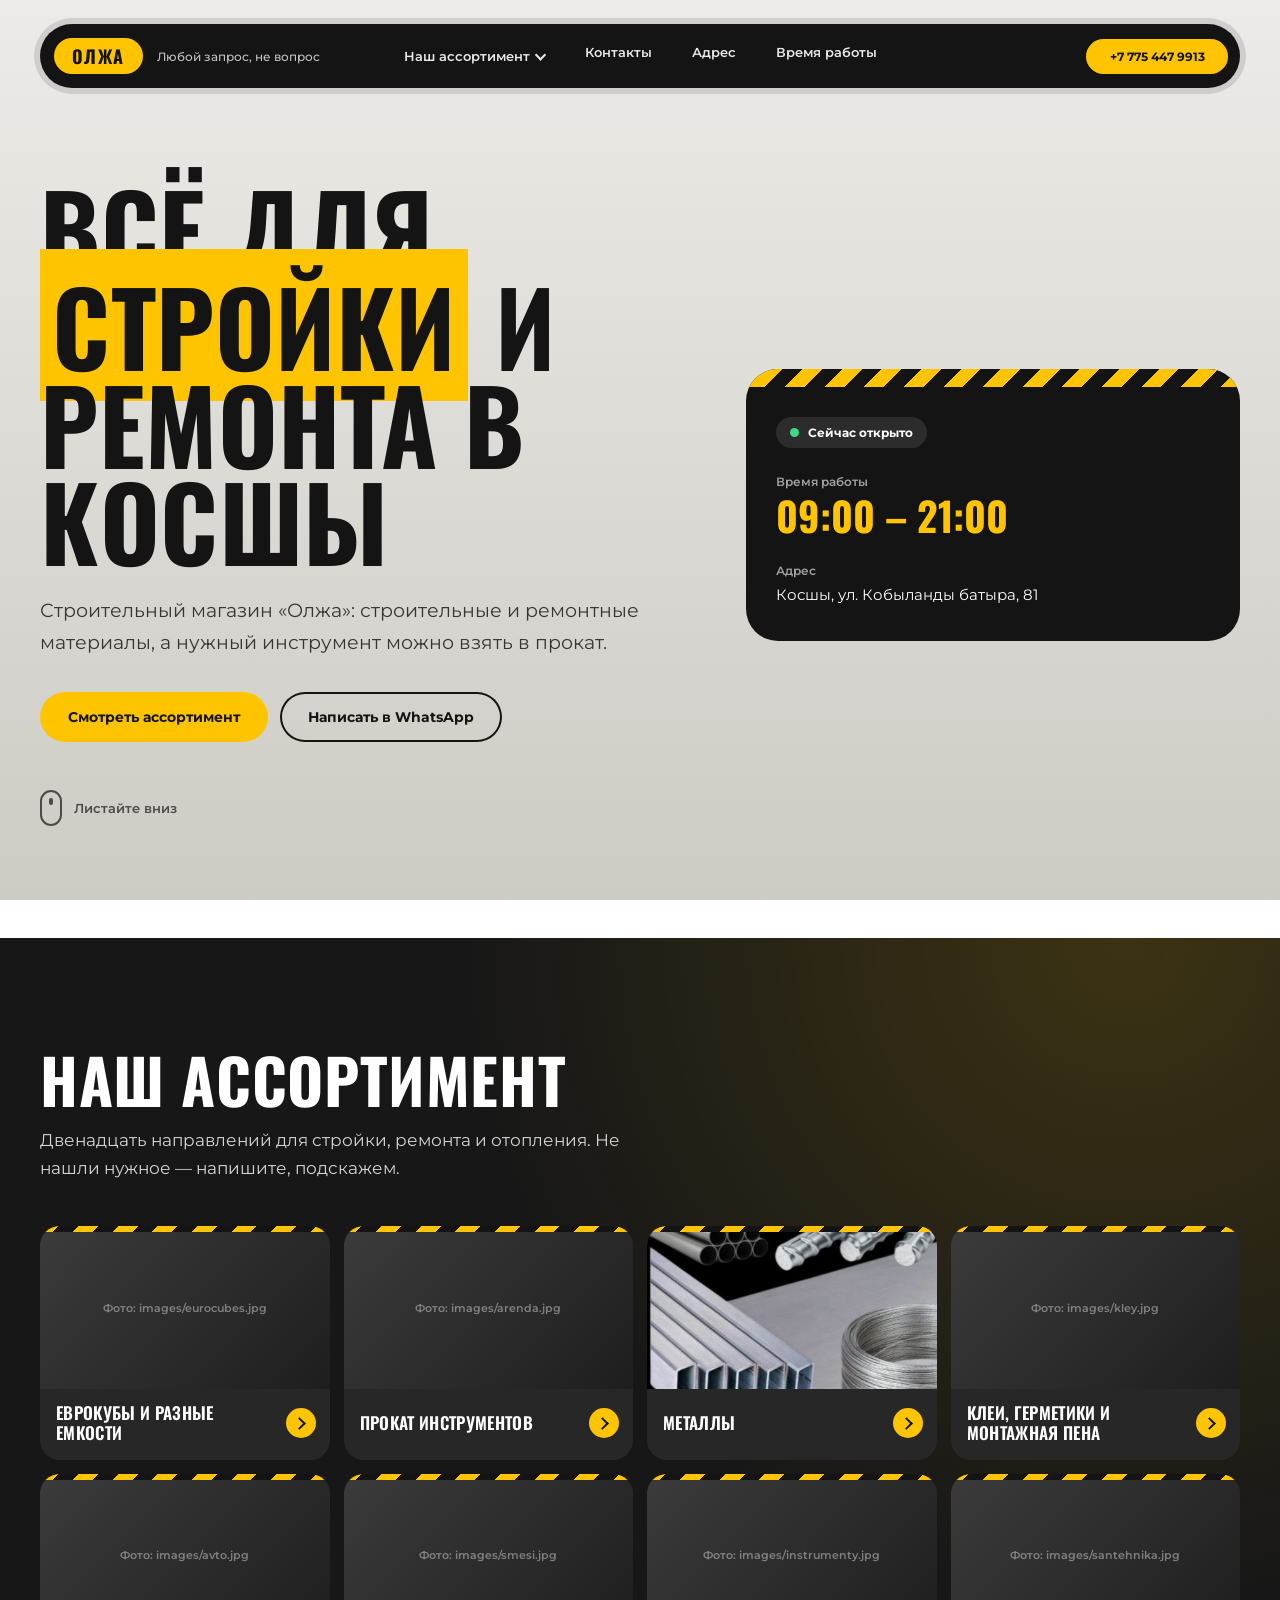
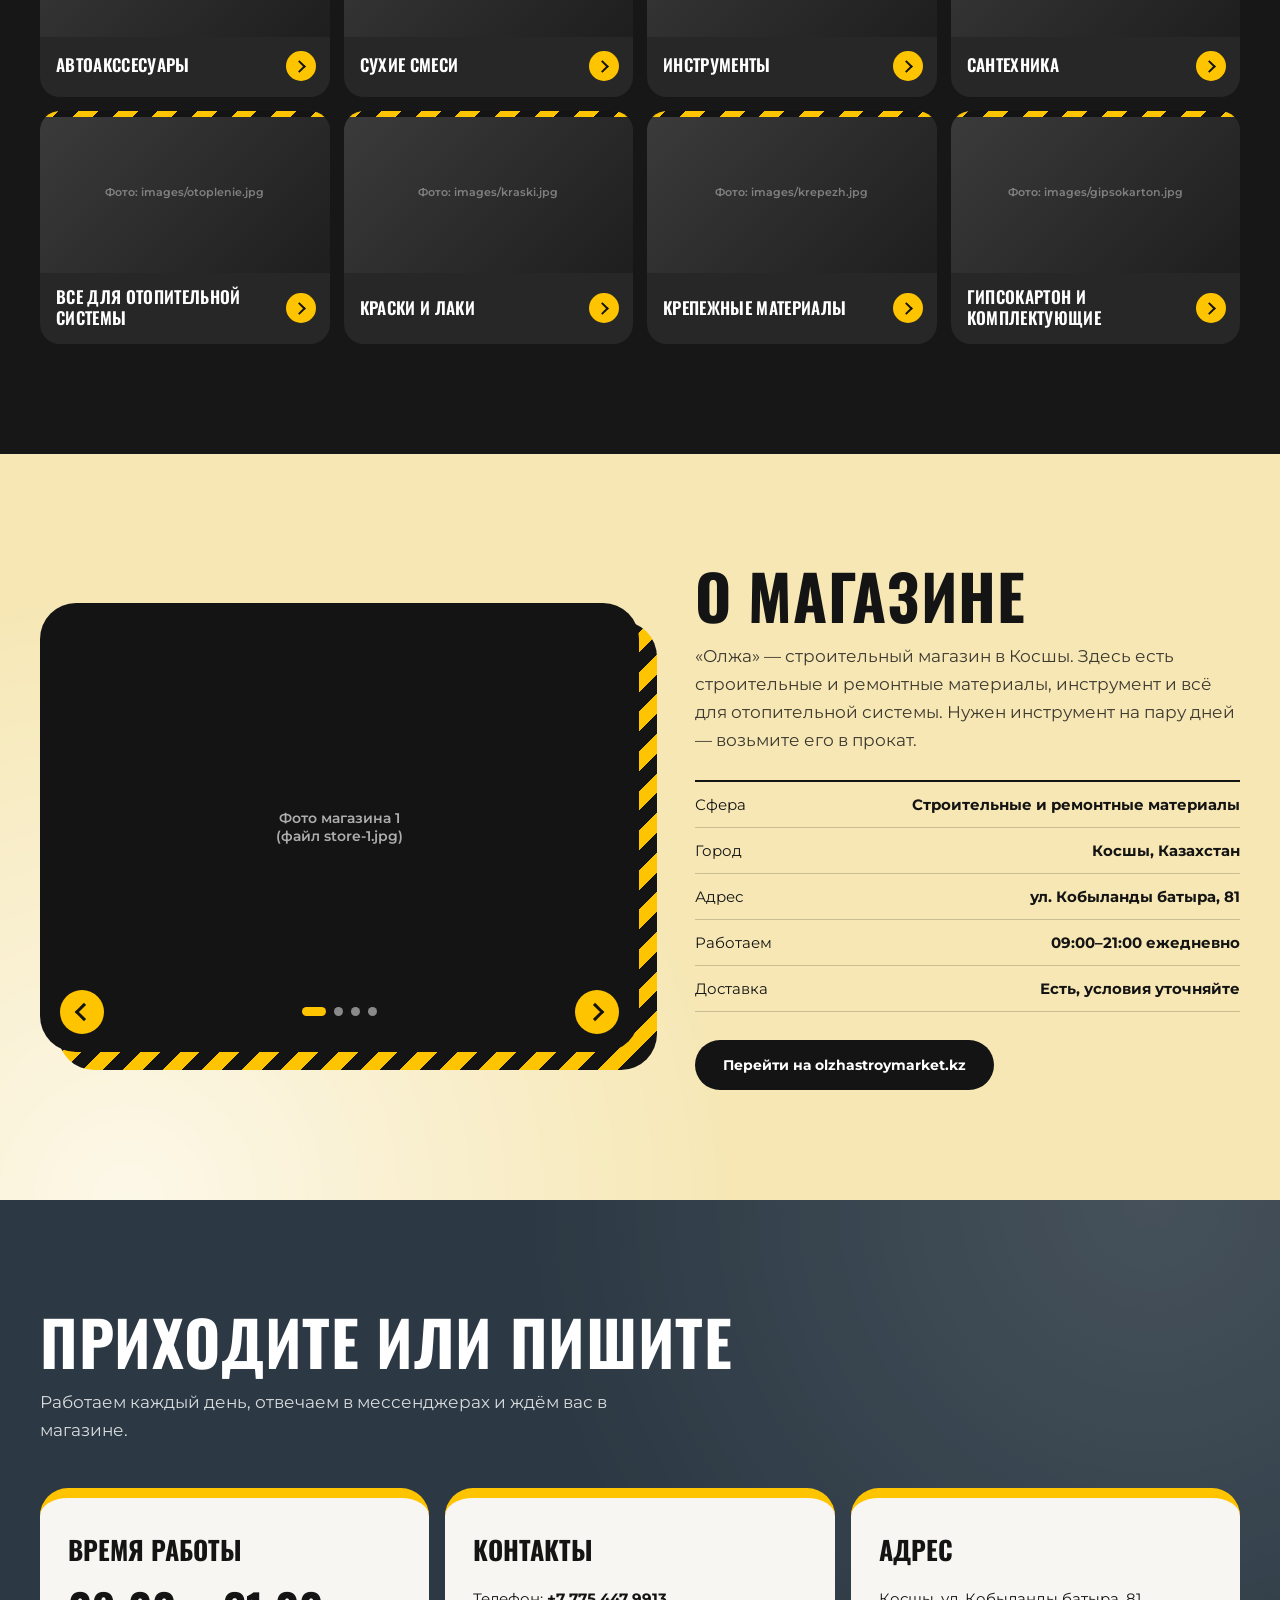
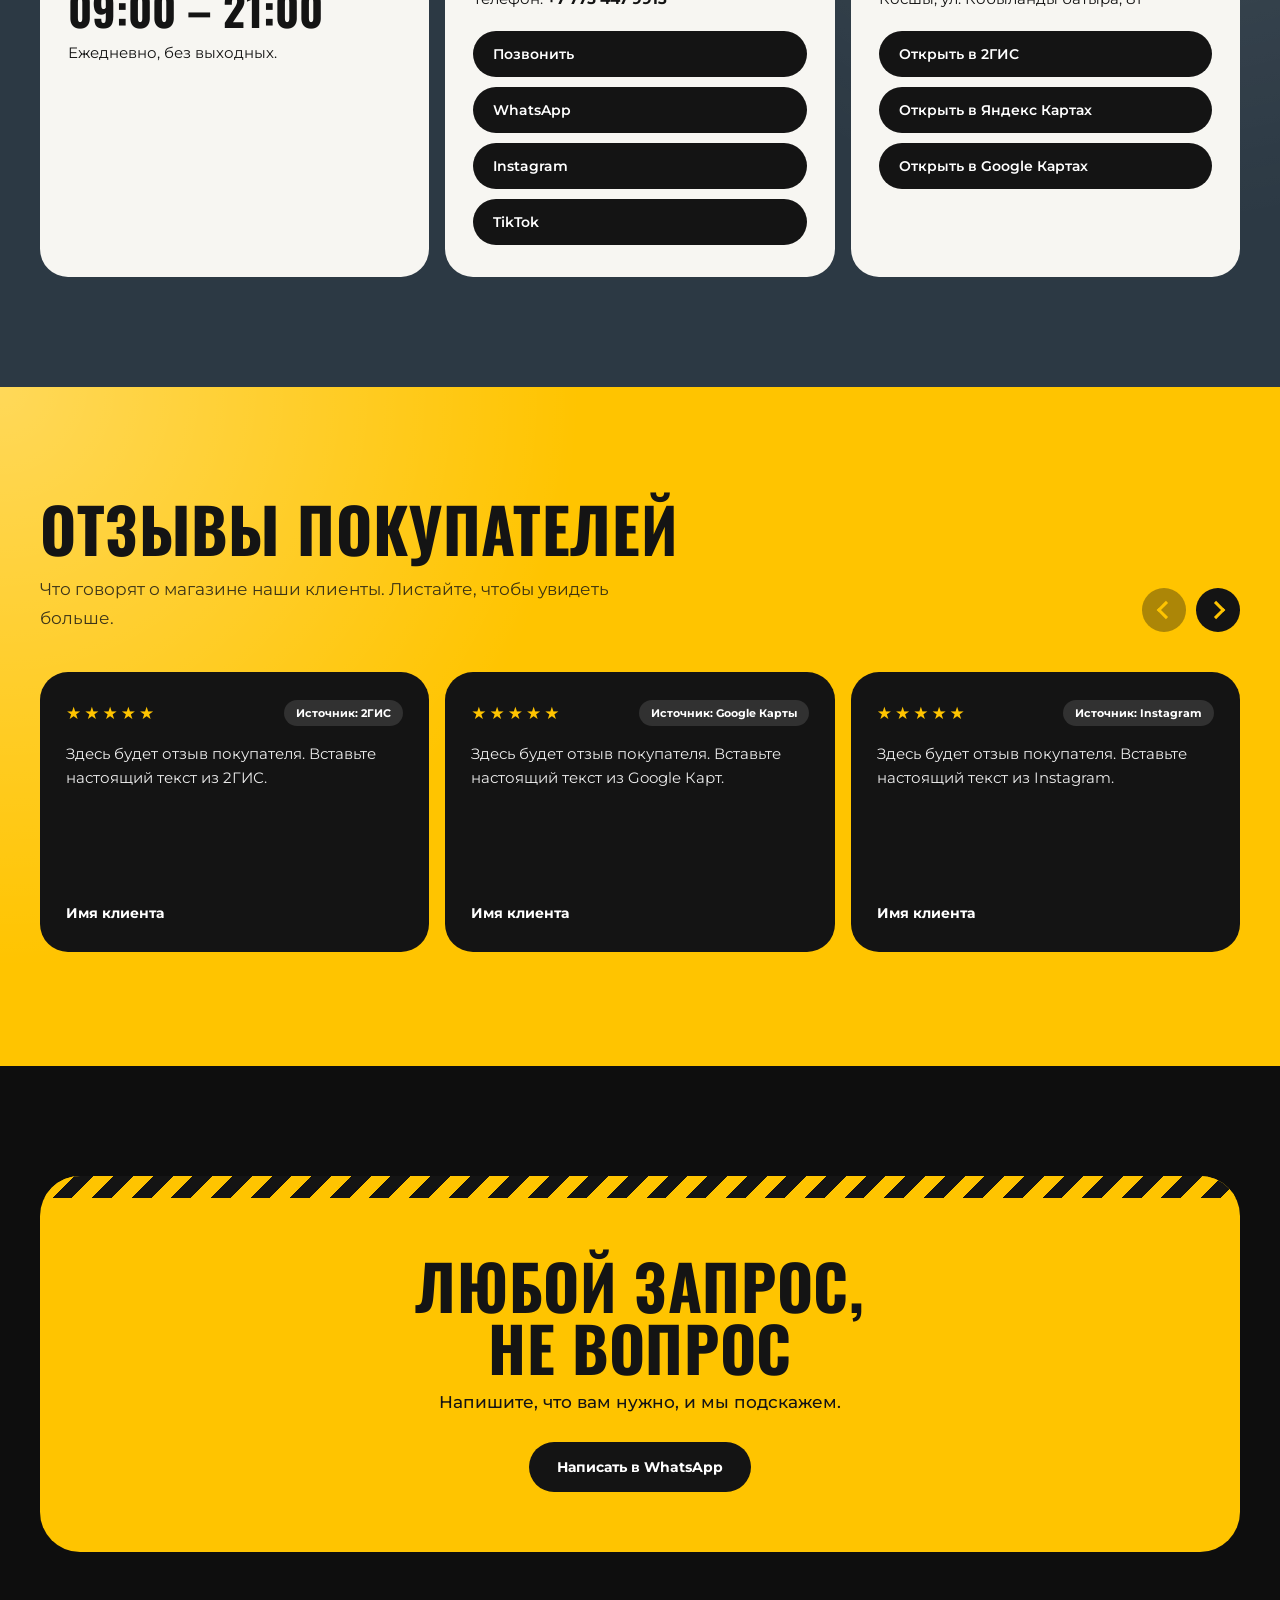
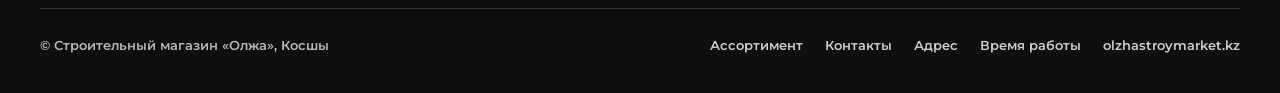
==== index.html @ 35ad444f "Update index.html" ====
<!DOCTYPE html>
<html lang="ru">
<head>
<meta charset="UTF-8">
<meta name="viewport" content="width=device-width, initial-scale=1">
<title>Строительный магазин «Олжа» в Косшы — стройматериалы, инструмент, прокат</title>
<meta name="description" content="Строительный магазин «Олжа» в Косшы: еврокубы и ёмкости, металлы, сухие смеси, краски, сантехника, отопление, крепёж, гипсокартон, прокат инструментов. ул. Кобыланды батыра, 81. Ежедневно 09:00–21:00. Тел. +7 775 447 9913.">
<meta name="keywords" content="строительный магазин Косшы, стройматериалы Косшы, Олжа, прокат инструментов Косшы, еврокубы, металлы, сухие смеси, сантехника, гипсокартон, краски и лаки, крепежные материалы, отопление">
<meta name="robots" content="index, follow, max-image-preview:large">
<link rel="canonical" href="https://olzhastroymarket.kz/">
<meta name="theme-color" content="#141414">
<meta name="format-detection" content="telephone=yes">

<!-- Регион (помогает локальному поиску) -->
<meta name="geo.region" content="KZ-AKM">
<meta name="geo.placename" content="Косшы">

<!-- Подтверждение прав на сайт. Раскомментируйте и вставьте свои коды из кабинетов:
     Google Search Console и Яндекс Вебмастер -->
<!-- <meta name="google-site-verification" content="ВАШ_КОД_GOOGLE"> -->
<!-- <meta name="yandex-verification" content="ВАШ_КОД_ЯНДЕКС"> -->

<!-- Как сайт выглядит при отправке в WhatsApp, Telegram, соцсетях.
     Положите картинку 1200×630 в images/og.jpg -->
<meta property="og:type" content="website">
<meta property="og:locale" content="ru_RU">
<meta property="og:site_name" content="Строительный магазин «Олжа»">
<meta property="og:title" content="Строительный магазин «Олжа» в Косшы">
<meta property="og:description" content="Стройматериалы, инструмент, прокат, всё для отопления и ремонта. ул. Кобыланды батыра, 81. Ежедневно 09:00–21:00.">
<meta property="og:url" content="https://olzhastroymarket.kz/">
<meta property="og:image" content="https://olzhastroymarket.kz/images/og.jpg">
<meta name="twitter:card" content="summary_large_image">
<meta name="twitter:title" content="Строительный магазин «Олжа» в Косшы">
<meta name="twitter:description" content="Стройматериалы, инструмент, прокат, всё для отопления и ремонта.">
<meta name="twitter:image" content="https://olzhastroymarket.kz/images/og.jpg">

<!-- Иконка вкладки браузера -->
<link rel="icon" href="data:image/svg+xml,%3Csvg xmlns='http://www.w3.org/2000/svg' viewBox='0 0 64 64'%3E%3Crect width='64' height='64' rx='14' fill='%23141414'/%3E%3Ctext x='32' y='45' font-size='38' font-family='Arial' font-weight='700' text-anchor='middle' fill='%23ffc400'%3EО%3C/text%3E%3C/svg%3E">

<link rel="preconnect" href="https://fonts.googleapis.com">
<link rel="preconnect" href="https://fonts.gstatic.com" crossorigin>
<link href="https://fonts.googleapis.com/css2?family=Montserrat:wght@500;600;700&family=Oswald:wght@500;600;700&display=swap" rel="stylesheet">
<style>
  :root {
    --yellow: #ffc400;
    --ink: #141414;
    --concrete-1: #ecebe7;
    --concrete-2: #cdcbc4;
    --paper: #f7f6f2;
    --head: "Oswald", "Arial Narrow", sans-serif;
    --body: "Montserrat", system-ui, sans-serif;
    --hazard: repeating-linear-gradient(-45deg, var(--yellow) 0 14px, var(--ink) 14px 28px);
  }
  * { margin: 0; padding: 0; box-sizing: border-box; }
  html { scroll-behavior: smooth; scroll-padding-top: 110px; }

  body {
    font-family: var(--body);
    color: var(--ink);
    background: linear-gradient(180deg, var(--concrete-1), var(--concrete-2)) fixed;
    overflow-x: hidden;
  }

  /* =========================================================
     NAVBAR
  ========================================================= */
  .navbar {
    position: sticky;
    top: 24px;
    width: calc(100% - 48px);
    max-width: 1200px;
    margin: 24px auto 0;
    height: 64px;
    padding: 0 12px 0 14px;
    display: flex;
    align-items: center;
    justify-content: space-between;
    background: var(--ink);
    border-radius: 999px;
    box-shadow: 0 0 0 6px rgba(20,20,20,.12);
    z-index: 50;
  }
  .brand { display: flex; align-items: center; gap: 14px; flex-shrink: 0; }
  .logo {
    height: 36px; padding: 0 18px;
    display: grid; place-items: center;
    background: var(--yellow); color: var(--ink);
    font: 700 18px var(--head);
    letter-spacing: .08em;
    text-decoration: none;
    border-radius: 999px;
  }
  .tagline { color: #fff; font: 500 12px var(--body); opacity: .75; white-space: nowrap; }

  .nav-links {
    position: absolute; left: 50%; transform: translateX(-50%);
    display: flex; gap: 36px; list-style: none; white-space: nowrap;
  }
  .nav-links > li { position: relative; }
  .nav-links a, .nav-links .dd-toggle {
    color: #fff; text-decoration: none;
    font: 600 13px var(--body);
    padding: 6px 2px; opacity: .9;
    transition: opacity .2s, color .2s;
    background: none; border: 0; cursor: pointer;
  }
  .nav-links > li > a:hover, .nav-links .dd-toggle:hover,
  .nav-links a:focus-visible, .nav-links .dd-toggle:focus-visible {
    opacity: 1; color: var(--yellow);
    text-decoration: underline; text-underline-offset: 6px;
  }
  .dd-toggle::after {
    content: ""; display: inline-block;
    width: 6px; height: 6px; margin-left: 7px;
    border-right: 2px solid currentColor; border-bottom: 2px solid currentColor;
    transform: translateY(-2px) rotate(45deg);
    transition: transform .25s;
  }
  .has-dd.open .dd-toggle::after { transform: translateY(1px) rotate(225deg); }

  .dd-menu {
    position: absolute;
    top: calc(100% + 26px); left: 50%;
    width: 540px;
    transform: translate(-50%, -8px);
    background: var(--ink);
    border-radius: 24px;
    padding: 12px;
    list-style: none;
    display: grid; grid-template-columns: 1fr 1fr; gap: 2px;
    opacity: 0; pointer-events: none;
    transition: opacity .25s, transform .25s;
  }
  .dd-menu::before { content: ""; position: absolute; left: 0; right: 0; top: -34px; height: 34px; }
  .has-dd.open .dd-menu { opacity: 1; transform: translate(-50%, 0); pointer-events: auto; }
  .dd-menu a { display: block; padding: 10px 14px; border-radius: 12px; font-size: 13px; opacity: 1; white-space: normal; }
  .dd-menu a:hover { background: var(--yellow); color: var(--ink); text-decoration: none; }

  .nav-actions { display: flex; align-items: center; gap: 10px; }
  .phone-btn {
    border: 0; cursor: pointer;
    font: 700 12px var(--body);
    color: var(--ink); background: var(--yellow);
    padding: 10px 18px; min-width: 142px;
    border-radius: 999px;
    transition: transform .15s;
  }
  .phone-btn:hover { transform: scale(1.04); }
  .phone-btn:active { transform: scale(.97); }

  .burger { display: none; width: 36px; height: 36px; border: 0; background: none; color: #fff; cursor: pointer; position: relative; }
  .burger span { position: absolute; left: 9px; right: 9px; height: 2px; background: currentColor; border-radius: 2px; transition: transform .3s, opacity .3s, top .3s; }
  .burger span:nth-child(1) { top: 12px; }
  .burger span:nth-child(2) { top: 17px; }
  .burger span:nth-child(3) { top: 22px; }
  .burger.open span:nth-child(1) { top: 17px; transform: rotate(45deg); }
  .burger.open span:nth-child(2) { opacity: 0; }
  .burger.open span:nth-child(3) { top: 17px; transform: rotate(-45deg); }

  .mobile-menu {
    display: none;
    position: absolute; top: calc(100% + 16px); left: 0; right: 0;
    max-height: calc(100vh - 120px); overflow-y: auto;
    background: var(--ink);
    border-radius: 32px;
    padding: 32px 20px;
    list-style: none; text-align: center;
    opacity: 0; transform: translateY(-12px) scale(.98); pointer-events: none;
    transition: opacity .3s, transform .3s;
  }
  .mobile-menu.open { opacity: 1; transform: none; pointer-events: auto; }
  .mobile-menu > li + li { margin-top: 18px; }
  .mobile-menu a, .mobile-menu .dd-toggle {
    color: #fff; text-decoration: none;
    font: 600 14px var(--body);
    background: none; border: 0; cursor: pointer;
  }
  .m-sub { list-style: none; max-height: 0; overflow: hidden; transition: max-height .4s; }
  .m-sub li { margin-top: 14px; }
  .m-sub li:first-child { margin-top: 18px; }
  .m-sub a { font-size: 13px; font-weight: 500; color: var(--yellow); }
  .has-dd.open > .m-sub { max-height: 640px; }

  /* =========================================================
     ОБЩЕЕ: полноширинные цветные секции
  ========================================================= */
  .wrap { max-width: 1200px; margin: 0 auto; }
  .band { padding: 110px 24px; position: relative; }
  h2 {
    font: 700 clamp(34px, 5.5vw, 62px)/1 var(--head);
    text-transform: uppercase;
    letter-spacing: .01em;
    margin-bottom: 16px;
  }
  .lead { font-size: 17px; line-height: 1.65; max-width: 56ch; opacity: .82; }
  .tape { height: 14px; background: var(--hazard); border-radius: 4px; }

  /* Цвета секций */
  .band-hero  { background: none; padding-top: 0; padding-bottom: 60px; }
  .band-dark  { background: radial-gradient(circle at 88% 0%, rgba(255,196,0,.16), transparent 42%), #171717; color: #fff; }
  .band-sand  { background: radial-gradient(circle at 10% 100%, rgba(255,255,255,.7), transparent 45%), #f6e7b4; }
  .band-steel { background: radial-gradient(circle at 90% 0%, rgba(255,255,255,.12), transparent 45%), #2c3944; color: #fff; }
  .band-yellow{ background: radial-gradient(circle at 0% 0%, rgba(255,255,255,.35), transparent 40%), var(--yellow); }
  .band-black { background: #0e0e0e; color: #fff; }

  .btn {
    display: inline-block; padding: 16px 28px; border-radius: 999px;
    font: 700 14px var(--body); text-decoration: none; border: 0; cursor: pointer;
    transition: transform .15s, background .2s;
  }
  .btn:hover { transform: translateY(-2px); }
  .btn-yellow { background: var(--yellow); color: var(--ink); }
  .btn-dark { background: var(--ink); color: #fff; }
  .btn-line { background: transparent; color: var(--ink); box-shadow: inset 0 0 0 2px var(--ink); }

  .reveal { opacity: 0; transform: translateY(28px); transition: opacity .7s, transform .7s; }
  .reveal.in { opacity: 1; transform: none; }

  /* =========================================================
     1. ГЛАВНЫЙ ЭКРАН
  ========================================================= */
  .hero {
    min-height: calc(100vh - 110px);
    padding: 64px 0 20px;
    display: grid; grid-template-columns: 1.35fr 1fr; gap: 40px; align-items: center;
  }
  .hero h1 {
    font: 700 clamp(46px, 8vw, 112px)/.95 var(--head);
    text-transform: uppercase;
    letter-spacing: .005em;
  }
  .hero h1 mark { background: var(--yellow); color: var(--ink); padding: 0 .12em; }
  .hero .lead { margin-top: 26px; font-size: 19px; }
  .hero-cta { margin-top: 34px; display: flex; flex-wrap: wrap; gap: 12px; }

  .sign { background: var(--ink); color: #fff; border-radius: 32px; overflow: hidden; }
  .sign .tape { border-radius: 0; height: 18px; }
  .sign-body { padding: 30px 30px 34px; }
  .status {
    display: inline-flex; align-items: center; gap: 9px;
    padding: 8px 14px; border-radius: 999px;
    background: rgba(255,255,255,.1);
    font-size: 12px; font-weight: 700;
  }
  .status::before { content: ""; width: 9px; height: 9px; border-radius: 50%; background: #8a8a8a; }
  .status[data-open="true"]::before { background: #3ddc84; }
  .status[data-open="false"]::before { background: #ff5a4d; }
  .sign small { display: block; margin-top: 26px; font-size: 12px; opacity: .6; font-weight: 600; }
  .sign .big { font: 700 40px/1.1 var(--head); color: var(--yellow); margin-top: 4px; }
  .sign p { margin-top: 6px; font-size: 15px; line-height: 1.5; }

  .scroll-cue {
    margin-top: 48px; display: inline-flex; align-items: center; gap: 12px;
    font-size: 13px; font-weight: 600; opacity: .7;
    text-decoration: none; color: inherit; width: fit-content;
  }
  .scroll-cue i { width: 22px; height: 36px; border: 2px solid currentColor; border-radius: 12px; position: relative; }
  .scroll-cue i::after {
    content: ""; position: absolute; left: 50%; top: 6px;
    width: 4px; height: 7px; margin-left: -2px;
    background: currentColor; border-radius: 2px;
    animation: wheel 1.6s infinite;
  }
  @keyframes wheel { 0% { opacity: 1; transform: translateY(0); } 100% { opacity: 0; transform: translateY(12px); } }

  /* =========================================================
     2. АССОРТИМЕНТ (тёмная секция)
  ========================================================= */
  .cards { margin-top: 44px; display: grid; grid-template-columns: repeat(4, 1fr); gap: 14px; }
  .card {
    position: relative; overflow: hidden;
    background: #272727; color: #fff;
    border-radius: 20px;
    display: flex; flex-direction: column;
    text-decoration: none;
    transition: transform .25s, background .25s, color .25s;
  }
  .card::before { content: ""; position: absolute; left: 0; right: 0; top: 0; height: 6px; background: var(--hazard); z-index: 2; }
  /* Место под картинку. Хотите выше или ниже — поменяйте aspect-ratio */
  .thumb {
    position: relative; aspect-ratio: 16 / 9;
    background: linear-gradient(135deg, #3b3b3b, #1e1e1e);
    display: grid; place-items: center;
    color: rgba(255,255,255,.4);
    font-size: 11px; font-weight: 600; text-align: center; padding: 10px;
    overflow: hidden;
  }
  .thumb img { position: absolute; inset: 0; width: 100%; height: 100%; object-fit: cover; transition: transform .5s; }
  .card:hover .thumb img { transform: scale(1.07); }
  .card-body { display: flex; align-items: center; justify-content: space-between; gap: 10px; padding: 14px 14px 16px 16px; flex: 1; }
  .card h3 { font: 600 17px/1.2 var(--head); text-transform: uppercase; letter-spacing: .02em; }
  .card i { flex-shrink: 0; width: 30px; height: 30px; border-radius: 50%; background: var(--yellow); position: relative; transition: background .25s; }
  .card i::after {
    content: ""; position: absolute; left: 9px; top: 11px;
    width: 7px; height: 7px;
    border-top: 2px solid var(--ink); border-right: 2px solid var(--ink);
    transform: rotate(45deg);
  }
  .card:hover { transform: translateY(-5px); background: var(--yellow); color: var(--ink); }
  .card:hover i { background: var(--ink); }
  .card:hover i::after { border-color: var(--yellow); }

  /* =========================================================
     3. О МАГАЗИНЕ (песочная секция) + слайдер фото
  ========================================================= */
  .about { display: grid; grid-template-columns: 1.1fr 1fr; gap: 56px; align-items: center; }
  .photo-frame { position: relative; }
  .photo-frame::before {
    content: ""; position: absolute; inset: 18px -18px -18px 18px;
    background: var(--hazard); border-radius: 36px;
  }
  .gallery { position: relative; }
  .slides {
    position: relative; aspect-ratio: 4 / 3;
    border-radius: 36px; overflow: hidden;
    background: var(--ink);
  }
  .slide {
    position: absolute; inset: 0;
    display: grid; place-items: center;
    color: rgba(255,255,255,.65);
    font-size: 14px; font-weight: 600; text-align: center; padding: 20px;
    opacity: 0; transform: scale(1.04);
    transition: opacity .8s, transform 1.2s;
  }
  .slide.active { opacity: 1; transform: none; }
  .slide img { position: absolute; inset: 0; width: 100%; height: 100%; object-fit: cover; }
  .g-controls {
    position: absolute; left: 20px; right: 20px; bottom: 18px;
    display: flex; align-items: center; justify-content: space-between;
    pointer-events: none;
  }
  .g-controls > * { pointer-events: auto; }
  .circle-btn {
    width: 44px; height: 44px; border-radius: 50%;
    border: 0; cursor: pointer;
    background: var(--yellow); position: relative;
    transition: transform .15s, background .2s;
  }
  .circle-btn:hover { transform: scale(1.08); }
  .circle-btn:disabled { opacity: .35; cursor: default; transform: none; }
  .circle-btn::after {
    content: ""; position: absolute; top: 50%; left: 50%;
    width: 10px; height: 10px;
    border-top: 3px solid var(--ink); border-right: 3px solid var(--ink);
  }
  .circle-btn.next::after { transform: translate(-65%, -50%) rotate(45deg); }
  .circle-btn.prev::after { transform: translate(-35%, -50%) rotate(-135deg); }
  .dots { display: flex; gap: 8px; padding: 9px 12px; background: rgba(20,20,20,.55); border-radius: 999px; }
  .dots button { width: 9px; height: 9px; border-radius: 50%; border: 0; background: rgba(255,255,255,.5); cursor: pointer; padding: 0; transition: background .2s, width .25s; }
  .dots button.active { background: var(--yellow); width: 24px; border-radius: 6px; }

  .facts { margin-top: 26px; list-style: none; border-top: 2px solid var(--ink); }
  .facts li { display: flex; justify-content: space-between; gap: 16px; padding: 13px 0; border-bottom: 1px solid rgba(20,20,20,.2); font-size: 15px; }
  .facts b { text-align: right; }
  .about .btn { margin-top: 28px; }

  /* =========================================================
     4. ВРЕМЯ РАБОТЫ / КОНТАКТЫ / АДРЕС (стальная секция)
  ========================================================= */
  .info { margin-top: 44px; display: grid; grid-template-columns: repeat(3, 1fr); gap: 16px; }
  .panel { background: var(--paper); color: var(--ink); border-radius: 28px; padding: 32px 28px; border-top: 10px solid var(--yellow); }
  .panel h3 { font: 700 26px var(--head); text-transform: uppercase; margin-bottom: 18px; }
  .panel p { font-size: 15px; line-height: 1.6; margin-bottom: 20px; }
  .panel .time { font: 700 44px/1 var(--head); margin-bottom: 10px; }
  .links { display: flex; flex-direction: column; gap: 10px; }
  .links a {
    display: block; padding: 14px 20px;
    background: var(--ink); color: #fff;
    border-radius: 999px; text-decoration: none;
    font-size: 14px; font-weight: 600;
    transition: background .2s, color .2s, transform .15s;
  }
  .links a:hover { background: var(--yellow); color: var(--ink); transform: translateX(4px); }

  /* =========================================================
     5. ОТЗЫВЫ (жёлтая секция) — карусель
  ========================================================= */
  .rev-head { display: flex; justify-content: space-between; align-items: flex-end; gap: 24px; flex-wrap: wrap; }
  .rev-nav { display: flex; gap: 10px; }
  .rev-nav .circle-btn { background: var(--ink); }
  .rev-nav .circle-btn::after { border-color: var(--yellow); }

  .reviews {
    margin-top: 40px;
    display: flex; gap: 16px;
    overflow-x: auto;
    scroll-snap-type: x mandatory;
    scrollbar-width: none;
    padding-bottom: 4px;
  }
  .reviews::-webkit-scrollbar { display: none; }
  .review {
    flex: 0 0 calc((100% - 32px) / 3);
    scroll-snap-align: start;
    background: var(--ink); color: #fff;
    border-radius: 28px; padding: 28px 26px 30px;
    display: flex; flex-direction: column; gap: 16px;
    min-height: 280px;
  }
  .rev-top { display: flex; justify-content: space-between; align-items: center; gap: 10px; }
  .stars { color: var(--yellow); letter-spacing: 3px; font-size: 17px; }
  .source {
    font-size: 11px; font-weight: 700;
    padding: 6px 12px; border-radius: 999px;
    background: rgba(255,255,255,.12); color: #fff;
    text-decoration: none; white-space: nowrap;
  }
  a.source:hover { background: var(--yellow); color: var(--ink); }
  .review p { font-size: 15px; line-height: 1.65; opacity: .92; }
  .review b { margin-top: auto; font-size: 14px; }

  /* =========================================================
     6. ФИНАЛ (чёрная секция)
  ========================================================= */
  .cta-end { background: var(--yellow); color: var(--ink); border-radius: 40px; overflow: hidden; text-align: center; }
  .cta-end .tape { border-radius: 0; height: 22px; }
  .cta-end-body { padding: 56px 32px 60px; }
  .cta-end h2 { max-width: 14ch; margin: 0 auto 14px; }
  .cta-end p { margin-bottom: 30px; font-size: 17px; font-weight: 500; }
  footer {
    margin-top: 56px; padding-top: 28px;
    border-top: 1px solid rgba(255,255,255,.15);
    display: flex; justify-content: space-between; flex-wrap: wrap; gap: 14px;
    font-size: 13px; font-weight: 600;
  }
  footer span { opacity: .7; }
  footer a { color: inherit; text-decoration: none; margin-left: 18px; opacity: .8; }
  footer a:hover { opacity: 1; color: var(--yellow); }

  /* =========================================================
     АДАПТИВ
  ========================================================= */
  @media (max-width: 1000px) {
    .tagline { display: none; }
    .hero { grid-template-columns: 1fr; min-height: 0; }
    .cards { grid-template-columns: repeat(3, 1fr); }
    .info { grid-template-columns: 1fr; }
    .about { grid-template-columns: 1fr; gap: 44px; }
    .review { flex-basis: calc((100% - 16px) / 2); }
  }
  @media (max-width: 860px) {
    .navbar { top: 16px; margin-top: 16px; width: calc(100% - 32px); }
    .nav-links { display: none; }
    .burger { display: block; }
    .mobile-menu { display: block; }
    .band { padding: 80px 16px; }
    .band-hero { padding-top: 0; padding-bottom: 40px; }
    .hero { padding-top: 44px; }
    .cards { grid-template-columns: repeat(2, 1fr); }
    .cta-end { border-radius: 32px; }
  }
  @media (max-width: 600px) {
    .review { flex-basis: 88%; }
  }
  @media (max-width: 520px) {
    .cards { gap: 10px; }
    .card h3 { font-size: 14px; }
    .card-body { padding: 11px 10px 13px 12px; }
    .card i { width: 24px; height: 24px; }
    .card i::after { left: 7px; top: 8px; width: 6px; height: 6px; }
    .photo-frame::before { inset: 12px -10px -12px 10px; }
    footer a { margin: 0 18px 0 0; }
  }
  @media (prefers-reduced-motion: reduce) {
    * { transition: none !important; animation: none !important; scroll-behavior: auto !important; }
    .reveal { opacity: 1; transform: none; }
  }
</style>
<script type="application/ld+json">
{
  "@context": "https://schema.org",
  "@type": "HardwareStore",
  "@id": "https://olzhastroymarket.kz/#store",
  "name": "Строительный магазин «Олжа»",
  "alternateName": "Олжастроймаркет",
  "description": "Строительные и ремонтные материалы в Косшы: еврокубы и ёмкости, металлы, сухие смеси, краски и лаки, сантехника, отопление, крепёж, гипсокартон, прокат инструментов.",
  "url": "https://olzhastroymarket.kz/",
  "telephone": "+77754479913",
  "image": "https://olzhastroymarket.kz/images/og.jpg",
  "address": {
    "@type": "PostalAddress",
    "streetAddress": "ул. Кобыланды батыра, 81",
    "addressLocality": "Косшы",
    "addressCountry": "KZ"
  },
  "openingHoursSpecification": {
    "@type": "OpeningHoursSpecification",
    "dayOfWeek": [
      "Monday",
      "Tuesday",
      "Wednesday",
      "Thursday",
      "Friday",
      "Saturday",
      "Sunday"
    ],
    "opens": "09:00",
    "closes": "21:00"
  },
  "hasOfferCatalog": {
    "@type": "OfferCatalog",
    "name": "Ассортимент",
    "itemListElement": [
      {
        "@type": "OfferCatalog",
        "name": "Еврокубы и разные емкости"
      },
      {
        "@type": "OfferCatalog",
        "name": "Прокат инструментов"
      },
      {
        "@type": "OfferCatalog",
        "name": "Металлы"
      },
      {
        "@type": "OfferCatalog",
        "name": "Клеи, герметики и монтажная пена"
      },
      {
        "@type": "OfferCatalog",
        "name": "Автоакссесуары"
      },
      {
        "@type": "OfferCatalog",
        "name": "Сухие смеси"
      },
      {
        "@type": "OfferCatalog",
        "name": "Инструменты"
      },
      {
        "@type": "OfferCatalog",
        "name": "Сантехника"
      },
      {
        "@type": "OfferCatalog",
        "name": "Все для отопительной системы"
      },
      {
        "@type": "OfferCatalog",
        "name": "Краски и лаки"
      },
      {
        "@type": "OfferCatalog",
        "name": "Крепежные материалы"
      },
      {
        "@type": "OfferCatalog",
        "name": "Гипсокартон и комплектующие"
      }
    ]
  }
}
</script>
</head>
<body>

<!-- ===================== NAVBAR ===================== -->
<nav class="navbar" aria-label="Главное меню">
  <div class="brand">
    <a class="logo" href="#top" aria-label="Строительный магазин Олжа">ОЛЖА</a>
    <span class="tagline">Любой запрос, не вопрос</span>
  </div>

  <ul class="nav-links">
    <li class="has-dd" id="ddDesktop">
      <button class="dd-toggle" type="button" aria-expanded="false">Наш ассортимент</button>
      <ul class="dd-menu">
        <li><a href="eurocubes.html">Еврокубы и разные емкости</a></li>
        <li><a href="https://olzhastroymarket.kz/arenda.html">Прокат инструментов</a></li>
        <li><a href="metal.html">Металлы</a></li>
        <li><a href="https://olzhastroymarket.kz/#">Клеи, герметики и монтажная пена</a></li>
        <li><a href="https://olzhastroymarket.kz/#">Автоакссесуары</a></li>
        <li><a href="sukhie-smesi.html">Сухие смеси</a></li>
        <li><a href="https://olzhastroymarket.kz/#">Инструменты</a></li>
        <li><a href="https://olzhastroymarket.kz/#">Сантехника</a></li>
        <li><a href="https://olzhastroymarket.kz/#">Все для отопительной системы</a></li>
        <li><a href="https://olzhastroymarket.kz/#">Краски и лаки</a></li>
        <li><a href="https://olzhastroymarket.kz/#">Крепежные материалы</a></li>
        <li><a href="https://olzhastroymarket.kz/#">Гипсокартон и комплектующие</a></li>
      </ul>
    </li>
    <li><a href="#contacts">Контакты</a></li>
    <li><a href="#address">Адрес</a></li>
    <li><a href="#hours">Время работы</a></li>
  </ul>

  <div class="nav-actions">
    <button class="phone-btn" id="phoneBtn" type="button" data-copy="+7 775 447 9913" title="Нажмите, чтобы скопировать">+7 775 447 9913</button>
    <button class="burger" id="burger" type="button" aria-label="Меню" aria-expanded="false" aria-controls="mobileMenu">
      <span></span><span></span><span></span>
    </button>
  </div>

  <ul class="mobile-menu" id="mobileMenu">
    <li class="has-dd" id="ddMobile">
      <button class="dd-toggle" type="button" aria-expanded="false">Наш ассортимент</button>
      <ul class="m-sub">
        <li><a href="eurocubes.html">Еврокубы и разные емкости</a></li>
        <li><a href="https://olzhastroymarket.kz/arenda.html">Прокат инструментов</a></li>
        <li><a href="metal.html">Металлы</a></li>
        <li><a href="https://olzhastroymarket.kz/#">Клеи, герметики и монтажная пена</a></li>
        <li><a href="https://olzhastroymarket.kz/#">Автоакссесуары</a></li>
        <li><a href="sukhie-smesi.html">Сухие смеси</a></li>
        <li><a href="https://olzhastroymarket.kz/#">Инструменты</a></li>
        <li><a href="https://olzhastroymarket.kz/#">Сантехника</a></li>
        <li><a href="https://olzhastroymarket.kz/#">Все для отопительной системы</a></li>
        <li><a href="https://olzhastroymarket.kz/#">Краски и лаки</a></li>
        <li><a href="https://olzhastroymarket.kz/#">Крепежные материалы</a></li>
        <li><a href="https://olzhastroymarket.kz/#">Гипсокартон и комплектующие</a></li>
      </ul>
    </li>
    <li><a href="#contacts">Контакты</a></li>
    <li><a href="#address">Адрес</a></li>
    <li><a href="#hours">Время работы</a></li>
  </ul>
</nav>

<main>

  <!-- ============ 1. ГЛАВНЫЙ ЭКРАН (бетон) ============ -->
  <header class="band band-hero" id="top">
    <div class="wrap hero">
      <div>
        <h1>Всё для <mark>стройки</mark> и ремонта в Косшы</h1>
        <p class="lead">Строительный магазин «Олжа»: строительные и ремонтные материалы, а нужный инструмент можно взять в прокат.</p>
        <div class="hero-cta">
          <a class="btn btn-yellow" href="#assortment">Смотреть ассортимент</a>
          <a class="btn btn-line" href="https://wa.me/77754479913">Написать в WhatsApp</a>
        </div>
        <a class="scroll-cue" href="#assortment"><i></i>Листайте вниз</a>
      </div>

      <aside class="sign" aria-label="Режим работы и адрес">
        <div class="tape"></div>
        <div class="sign-body">
          <span class="status" id="status" data-open="">Работаем ежедневно</span>
          <small>Время работы</small>
          <div class="big">09:00 – 21:00</div>
          <small>Адрес</small>
          <p>Косшы, ул. Кобыланды батыра, 81</p>
        </div>
      </aside>
    </div>
  </header>

  <!-- ============ 2. АССОРТИМЕНТ (графит) ============ -->
  <section class="band band-dark" id="assortment">
    <div class="wrap">
      <div class="reveal">
        <h2>Наш ассортимент</h2>
        <p class="lead">Двенадцать направлений для стройки, ремонта и отопления. Не нашли нужное — напишите, подскажем.</p>
      </div>
      <div class="cards">
        <a class="card reveal" href="eurocubes.html"><span class="thumb"><img src="images/eurocubes.jpg" alt="Еврокубы и разные емкости" loading="lazy" onerror="this.remove()"><span>Фото: images/eurocubes.jpg</span></span><span class="card-body"><h3>Еврокубы и разные емкости</h3><i></i></span></a>
        <a class="card reveal" href="https://olzhastroymarket.kz/arenda.html"><span class="thumb"><img src="images/arenda.jpg" alt="Прокат инструментов" loading="lazy" onerror="this.remove()"><span>Фото: images/arenda.jpg</span></span><span class="card-body"><h3>Прокат инструментов</h3><i></i></span></a>
        <a class="card reveal" href="metal.html"><span class="thumb"><img src="images/metal.jpg" alt="Металлы" loading="lazy" onerror="this.remove()"><span>Фото: images/metal.jpg</span></span><span class="card-body"><h3>Металлы</h3><i></i></span></a>
        <a class="card reveal" href="https://olzhastroymarket.kz/#"><span class="thumb"><img src="images/kley.jpg" alt="Клеи, герметики и монтажная пена" loading="lazy" onerror="this.remove()"><span>Фото: images/kley.jpg</span></span><span class="card-body"><h3>Клеи, герметики и монтажная пена</h3><i></i></span></a>
        <a class="card reveal" href="https://olzhastroymarket.kz/#"><span class="thumb"><img src="images/avto.jpg" alt="Автоакссесуары" loading="lazy" onerror="this.remove()"><span>Фото: images/avto.jpg</span></span><span class="card-body"><h3>Автоакссесуары</h3><i></i></span></a>
        <a class="card reveal" href="sukhie-smesi.html"><span class="thumb"><img src="images/smesi.jpg" alt="Сухие смеси" loading="lazy" onerror="this.remove()"><span>Фото: images/smesi.jpg</span></span><span class="card-body"><h3>Сухие смеси</h3><i></i></span></a>
        <a class="card reveal" href="https://olzhastroymarket.kz/#"><span class="thumb"><img src="images/instrumenty.jpg" alt="Инструменты" loading="lazy" onerror="this.remove()"><span>Фото: images/instrumenty.jpg</span></span><span class="card-body"><h3>Инструменты</h3><i></i></span></a>
        <a class="card reveal" href="https://olzhastroymarket.kz/#"><span class="thumb"><img src="images/santehnika.jpg" alt="Сантехника" loading="lazy" onerror="this.remove()"><span>Фото: images/santehnika.jpg</span></span><span class="card-body"><h3>Сантехника</h3><i></i></span></a>
        <a class="card reveal" href="https://olzhastroymarket.kz/#"><span class="thumb"><img src="images/otoplenie.jpg" alt="Все для отопительной системы" loading="lazy" onerror="this.remove()"><span>Фото: images/otoplenie.jpg</span></span><span class="card-body"><h3>Все для отопительной системы</h3><i></i></span></a>
        <a class="card reveal" href="https://olzhastroymarket.kz/#"><span class="thumb"><img src="images/kraski.jpg" alt="Краски и лаки" loading="lazy" onerror="this.remove()"><span>Фото: images/kraski.jpg</span></span><span class="card-body"><h3>Краски и лаки</h3><i></i></span></a>
        <a class="card reveal" href="https://olzhastroymarket.kz/#"><span class="thumb"><img src="images/krepezh.jpg" alt="Крепежные материалы" loading="lazy" onerror="this.remove()"><span>Фото: images/krepezh.jpg</span></span><span class="card-body"><h3>Крепежные материалы</h3><i></i></span></a>
        <a class="card reveal" href="https://olzhastroymarket.kz/#"><span class="thumb"><img src="images/gipsokarton.jpg" alt="Гипсокартон и комплектующие" loading="lazy" onerror="this.remove()"><span>Фото: images/gipsokarton.jpg</span></span><span class="card-body"><h3>Гипсокартон и комплектующие</h3><i></i></span></a>
      </div>
    </div>
  </section>

  <!-- ============ 3. О МАГАЗИНЕ (песочный) ============ -->
  <section class="band band-sand" id="about">
    <div class="wrap about">
      <div class="photo-frame reveal">
        <div class="gallery" id="gallery" aria-roledescription="карусель" aria-label="Фото магазина">
          <div class="slides">
            <!-- Положите фото рядом с этим файлом: store-1.jpg ... store-4.jpg.
                 Чтобы добавить ещё одно фото, скопируйте любой блок .slide ниже. -->
            <div class="slide active"><img src="store-1.jpg" alt="Магазин Олжа, фото 1" onerror="this.remove()"><span>Фото магазина 1<br>(файл store-1.jpg)</span></div>
            <div class="slide"><img src="store-2.jpg" alt="Магазин Олжа, фото 2" onerror="this.remove()"><span>Фото магазина 2<br>(файл store-2.jpg)</span></div>
            <div class="slide"><img src="store-3.jpg" alt="Магазин Олжа, фото 3" onerror="this.remove()"><span>Фото магазина 3<br>(файл store-3.jpg)</span></div>
            <div class="slide"><img src="store-4.jpg" alt="Магазин Олжа, фото 4" onerror="this.remove()"><span>Фото магазина 4<br>(файл store-4.jpg)</span></div>
          </div>
          <div class="g-controls">
            <button class="circle-btn prev" type="button" aria-label="Предыдущее фото"></button>
            <div class="dots" id="dots"></div>
            <button class="circle-btn next" type="button" aria-label="Следующее фото"></button>
          </div>
        </div>
      </div>
      <div class="reveal">
        <h2>О магазине</h2>
        <p class="lead">«Олжа» — строительный магазин в Косшы. Здесь есть строительные и ремонтные материалы, инструмент и всё для отопительной системы. Нужен инструмент на пару дней — возьмите его в прокат.</p>
        <ul class="facts">
          <li><span>Сфера</span><b>Строительные и ремонтные материалы</b></li>
          <li><span>Город</span><b>Косшы, Казахстан</b></li>
          <li><span>Адрес</span><b>ул. Кобыланды батыра, 81</b></li>
          <li><span>Работаем</span><b>09:00–21:00 ежедневно</b></li>
          <li><span>Доставка</span><b>Есть, условия уточняйте</b></li>
        </ul>
        <a class="btn btn-dark" href="https://olzhastroymarket.kz/">Перейти на olzhastroymarket.kz</a>
      </div>
    </div>
  </section>

  <!-- ============ 4. ГРАФИК, КОНТАКТЫ, АДРЕС (сталь) ============ -->
  <section class="band band-steel">
    <div class="wrap">
      <div class="reveal">
        <h2>Приходите или пишите</h2>
        <p class="lead">Работаем каждый день, отвечаем в мессенджерах и ждём вас в магазине.</p>
      </div>
      <div class="info">

        <div class="panel reveal" id="hours">
          <h3>Время работы</h3>
          <div class="time">09:00 – 21:00</div>
          <p>Ежедневно, без выходных.</p>
        </div>

        <div class="panel reveal" id="contacts">
          <h3>Контакты</h3>
          <p>Телефон: <b>+7 775 447 9913</b></p>
          <div class="links">
            <a href="tel:+77754479913">Позвонить</a>
            <a href="https://wa.me/77754479913">WhatsApp</a>
            <!-- Замените # на ссылки на ваши страницы -->
            <a href="#">Instagram</a>
            <a href="#">TikTok</a>
          </div>
        </div>

        <div class="panel reveal" id="address">
          <h3>Адрес</h3>
          <p>Косшы, ул. Кобыланды батыра, 81</p>
          <div class="links">
            <a data-map="2gis" href="#">Открыть в 2ГИС</a>
            <a data-map="yandex" href="#">Открыть в Яндекс Картах</a>
            <a data-map="google" href="#">Открыть в Google Картах</a>
          </div>
        </div>

      </div>
    </div>
  </section>

  <!-- ============ 5. ОТЗЫВЫ (жёлтый) ============ -->
  <section class="band band-yellow" id="reviews">
    <div class="wrap">
      <div class="rev-head reveal">
        <div>
          <h2>Отзывы покупателей</h2>
          <p class="lead">Что говорят о магазине наши клиенты. Листайте, чтобы увидеть больше.</p>
        </div>
        <div class="rev-nav">
          <button class="circle-btn prev" id="revPrev" type="button" aria-label="Предыдущие отзывы"></button>
          <button class="circle-btn next" id="revNext" type="button" aria-label="Следующие отзывы"></button>
        </div>
      </div>

      <!-- Замените текст, имя и источник на настоящие. Источник можно сделать ссылкой:
           <a class="source" href="ССЫЛКА_НА_ОТЗЫВ">2ГИС</a> -->
      <div class="reviews" id="reviews-track">
        <article class="review"><div class="rev-top"><div class="stars">★★★★★</div><span class="source">Источник: 2ГИС</span></div><p>Здесь будет отзыв покупателя. Вставьте настоящий текст из 2ГИС.</p><b>Имя клиента</b></article>
        <article class="review"><div class="rev-top"><div class="stars">★★★★★</div><span class="source">Источник: Google Карты</span></div><p>Здесь будет отзыв покупателя. Вставьте настоящий текст из Google Карт.</p><b>Имя клиента</b></article>
        <article class="review"><div class="rev-top"><div class="stars">★★★★★</div><span class="source">Источник: Instagram</span></div><p>Здесь будет отзыв покупателя. Вставьте настоящий текст из Instagram.</p><b>Имя клиента</b></article>
        <article class="review"><div class="rev-top"><div class="stars">★★★★★</div><span class="source">Источник: Яндекс Карты</span></div><p>Здесь будет отзыв покупателя. Вставьте настоящий текст из Яндекс Карт.</p><b>Имя клиента</b></article>
        <article class="review"><div class="rev-top"><div class="stars">★★★★★</div><span class="source">Источник: 2ГИС</span></div><p>Здесь будет отзыв покупателя. Вставьте настоящий текст из 2ГИС.</p><b>Имя клиента</b></article>
        <article class="review"><div class="rev-top"><div class="stars">★★★★★</div><span class="source">Источник: Google Карты</span></div><p>Здесь будет отзыв покупателя. Вставьте настоящий текст из Google Карт.</p><b>Имя клиента</b></article>
      </div>
    </div>
  </section>

  <!-- ============ 6. КОНЕЦ САЙТА (чёрный) ============ -->
  <section class="band band-black" style="padding-bottom:40px">
    <div class="wrap">
      <div class="cta-end reveal">
        <div class="tape"></div>
        <div class="cta-end-body">
          <h2>Любой запрос, не вопрос</h2>
          <p>Напишите, что вам нужно, и мы подскажем.</p>
          <a class="btn btn-dark" href="https://wa.me/77754479913">Написать в WhatsApp</a>
        </div>
      </div>

      <footer>
        <span>© Строительный магазин «Олжа», Косшы</span>
        <nav>
          <a href="#assortment">Ассортимент</a>
          <a href="#contacts">Контакты</a>
          <a href="#address">Адрес</a>
          <a href="#hours">Время работы</a>
          <a href="https://olzhastroymarket.kz/">olzhastroymarket.kz</a>
        </nav>
      </footer>
    </div>
  </section>

</main>

<script>
  const burger = document.getElementById('burger');
  const menu = document.getElementById('mobileMenu');
  const phoneBtn = document.getElementById('phoneBtn');
  const ddDesktop = document.getElementById('ddDesktop');
  const ddMobile = document.getElementById('ddMobile');

  // Выпадающий список «Наш ассортимент»
  function setDd(el, open) {
    el.classList.toggle('open', open);
    el.querySelector('.dd-toggle').setAttribute('aria-expanded', open);
  }
  [ddDesktop, ddMobile].forEach(el => {
    el.querySelector('.dd-toggle').addEventListener('click', e => {
      e.stopPropagation();
      setDd(el, !el.classList.contains('open'));
    });
  });
  let closeTimer;
  ddDesktop.addEventListener('mouseenter', () => { clearTimeout(closeTimer); setDd(ddDesktop, true); });
  ddDesktop.addEventListener('mouseleave', () => { closeTimer = setTimeout(() => setDd(ddDesktop, false), 200); });
  document.addEventListener('click', () => setDd(ddDesktop, false));
  document.addEventListener('keydown', e => { if (e.key === 'Escape') { setDd(ddDesktop, false); toggleMenu(false); } });

  // Мобильное меню
  function toggleMenu(force) {
    const open = force ?? !menu.classList.contains('open');
    menu.classList.toggle('open', open);
    burger.classList.toggle('open', open);
    burger.setAttribute('aria-expanded', open);
    if (!open) setDd(ddMobile, false);
  }
  burger.addEventListener('click', () => toggleMenu());
  menu.querySelectorAll('a').forEach(a => a.addEventListener('click', () => toggleMenu(false)));
  window.addEventListener('resize', () => { if (innerWidth > 860) toggleMenu(false); });

  // Копирование номера
  let timer;
  phoneBtn.addEventListener('click', async () => {
    const text = phoneBtn.dataset.copy;
    try {
      await navigator.clipboard.writeText(text);
    } catch {
      const t = document.createElement('textarea');
      t.value = text; document.body.appendChild(t);
      t.select(); document.execCommand('copy'); t.remove();
    }
    phoneBtn.textContent = 'Скопировано ✅';
    clearTimeout(timer);
    timer = setTimeout(() => (phoneBtn.textContent = text), 1800);
  });

  // «Открыто / закрыто» по времени Казахстана (09:00–21:00)
  (function () {
    const el = document.getElementById('status');
    const hour = +new Intl.DateTimeFormat('en-GB', { timeZone: 'Asia/Almaty', hour: 'numeric', hourCycle: 'h23' }).format(new Date());
    const open = hour >= 9 && hour < 21;
    el.dataset.open = open;
    el.textContent = open ? 'Сейчас открыто' : 'Сейчас закрыто, откроемся в 09:00';
  })();

  // Ссылки на карты по адресу
  (function () {
    const q = encodeURIComponent('Косшы, ул. Кобыланды батыра, 81');
    const urls = {
      '2gis': 'https://2gis.kz/search/' + q,
      yandex: 'https://yandex.kz/maps/?text=' + q,
      google: 'https://www.google.com/maps/search/?api=1&query=' + q
    };
    document.querySelectorAll('[data-map]').forEach(a => { a.href = urls[a.dataset.map]; a.target = '_blank'; a.rel = 'noopener'; });
  })();

  // Слайдер фото магазина: кнопки, точки, авто-смена каждые 4 секунды
  (function () {
    const root = document.getElementById('gallery');
    const slides = [...root.querySelectorAll('.slide')];
    const dotsBox = document.getElementById('dots');
    const INTERVAL = 4000;
    let i = 0, auto;

    const dots = slides.map((_, n) => {
      const b = document.createElement('button');
      b.type = 'button';
      b.setAttribute('aria-label', 'Фото ' + (n + 1));
      b.addEventListener('click', () => { go(n); restart(); });
      dotsBox.appendChild(b);
      return b;
    });

    function go(n) {
      i = (n + slides.length) % slides.length;
      slides.forEach((s, k) => s.classList.toggle('active', k === i));
      dots.forEach((d, k) => d.classList.toggle('active', k === i));
    }
    function start() {
      if (matchMedia('(prefers-reduced-motion: reduce)').matches) return;
      auto = setInterval(() => go(i + 1), INTERVAL);
    }
    function restart() { clearInterval(auto); start(); }

    root.querySelector('.prev').addEventListener('click', () => { go(i - 1); restart(); });
    root.querySelector('.next').addEventListener('click', () => { go(i + 1); restart(); });
    // Пауза, пока на фото наведён курсор или палец
    root.addEventListener('mouseenter', () => clearInterval(auto));
    root.addEventListener('mouseleave', restart);
    root.addEventListener('touchstart', () => clearInterval(auto), { passive: true });
    root.addEventListener('touchend', restart);

    // Свайп на телефоне
    let x0 = null;
    root.addEventListener('touchstart', e => { x0 = e.touches[0].clientX; }, { passive: true });
    root.addEventListener('touchend', e => {
      if (x0 === null) return;
      const dx = e.changedTouches[0].clientX - x0;
      if (Math.abs(dx) > 40) go(i + (dx < 0 ? 1 : -1));
      x0 = null;
    });

    go(0); start();
  })();

  // Карусель отзывов: кнопки (на телефоне ещё и свайп)
  (function () {
    const track = document.getElementById('reviews-track');
    const prev = document.getElementById('revPrev');
    const next = document.getElementById('revNext');
    const step = () => track.querySelector('.review').offsetWidth + 16;
    function update() {
      prev.disabled = track.scrollLeft <= 2;
      next.disabled = track.scrollLeft + track.clientWidth >= track.scrollWidth - 2;
    }
    prev.addEventListener('click', () => track.scrollBy({ left: -step(), behavior: 'smooth' }));
    next.addEventListener('click', () => track.scrollBy({ left: step(), behavior: 'smooth' }));
    track.addEventListener('scroll', update, { passive: true });
    window.addEventListener('resize', update);
    update();
  })();

  // Появление блоков при прокрутке
  const io = new IntersectionObserver(entries => {
    entries.forEach(e => { if (e.isIntersecting) { e.target.classList.add('in'); io.unobserve(e.target); } });
  }, { threshold: .12 });
  document.querySelectorAll('.reveal').forEach(el => io.observe(el));
</script>
</body>
</html>
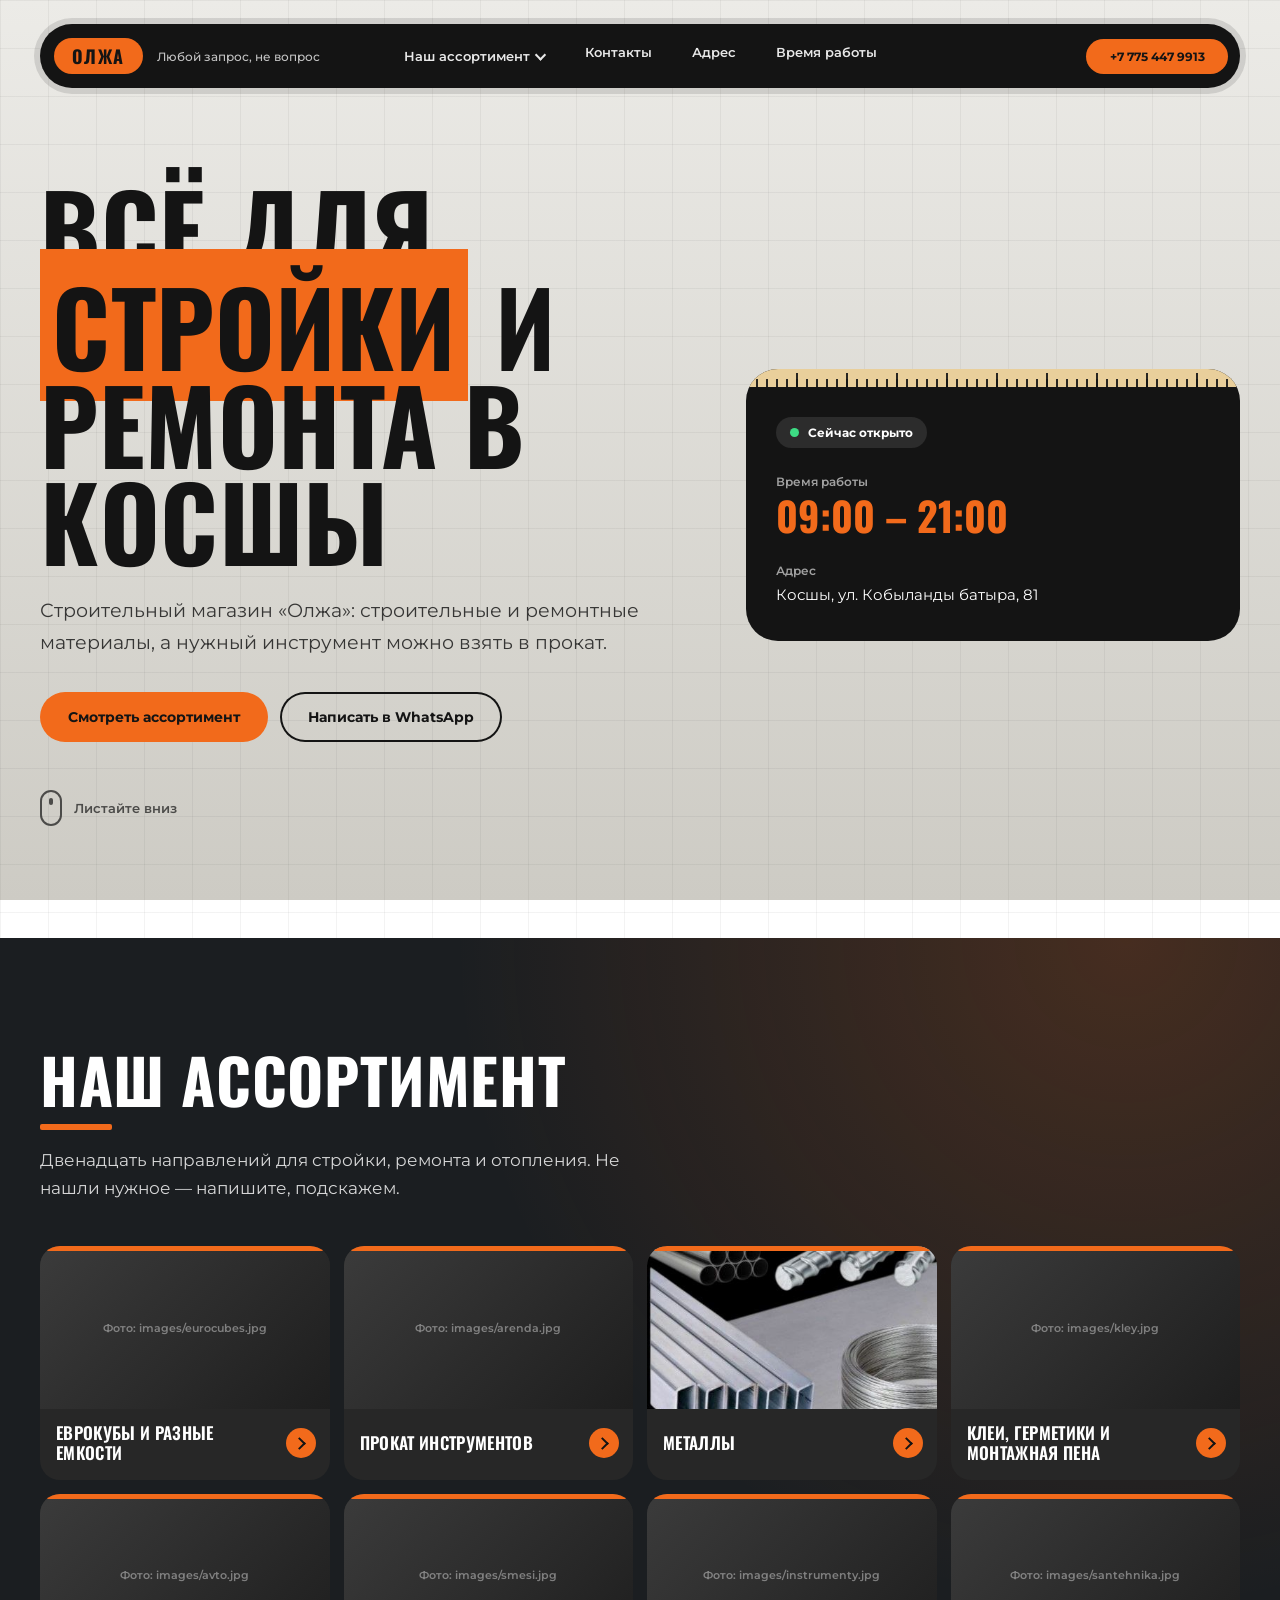
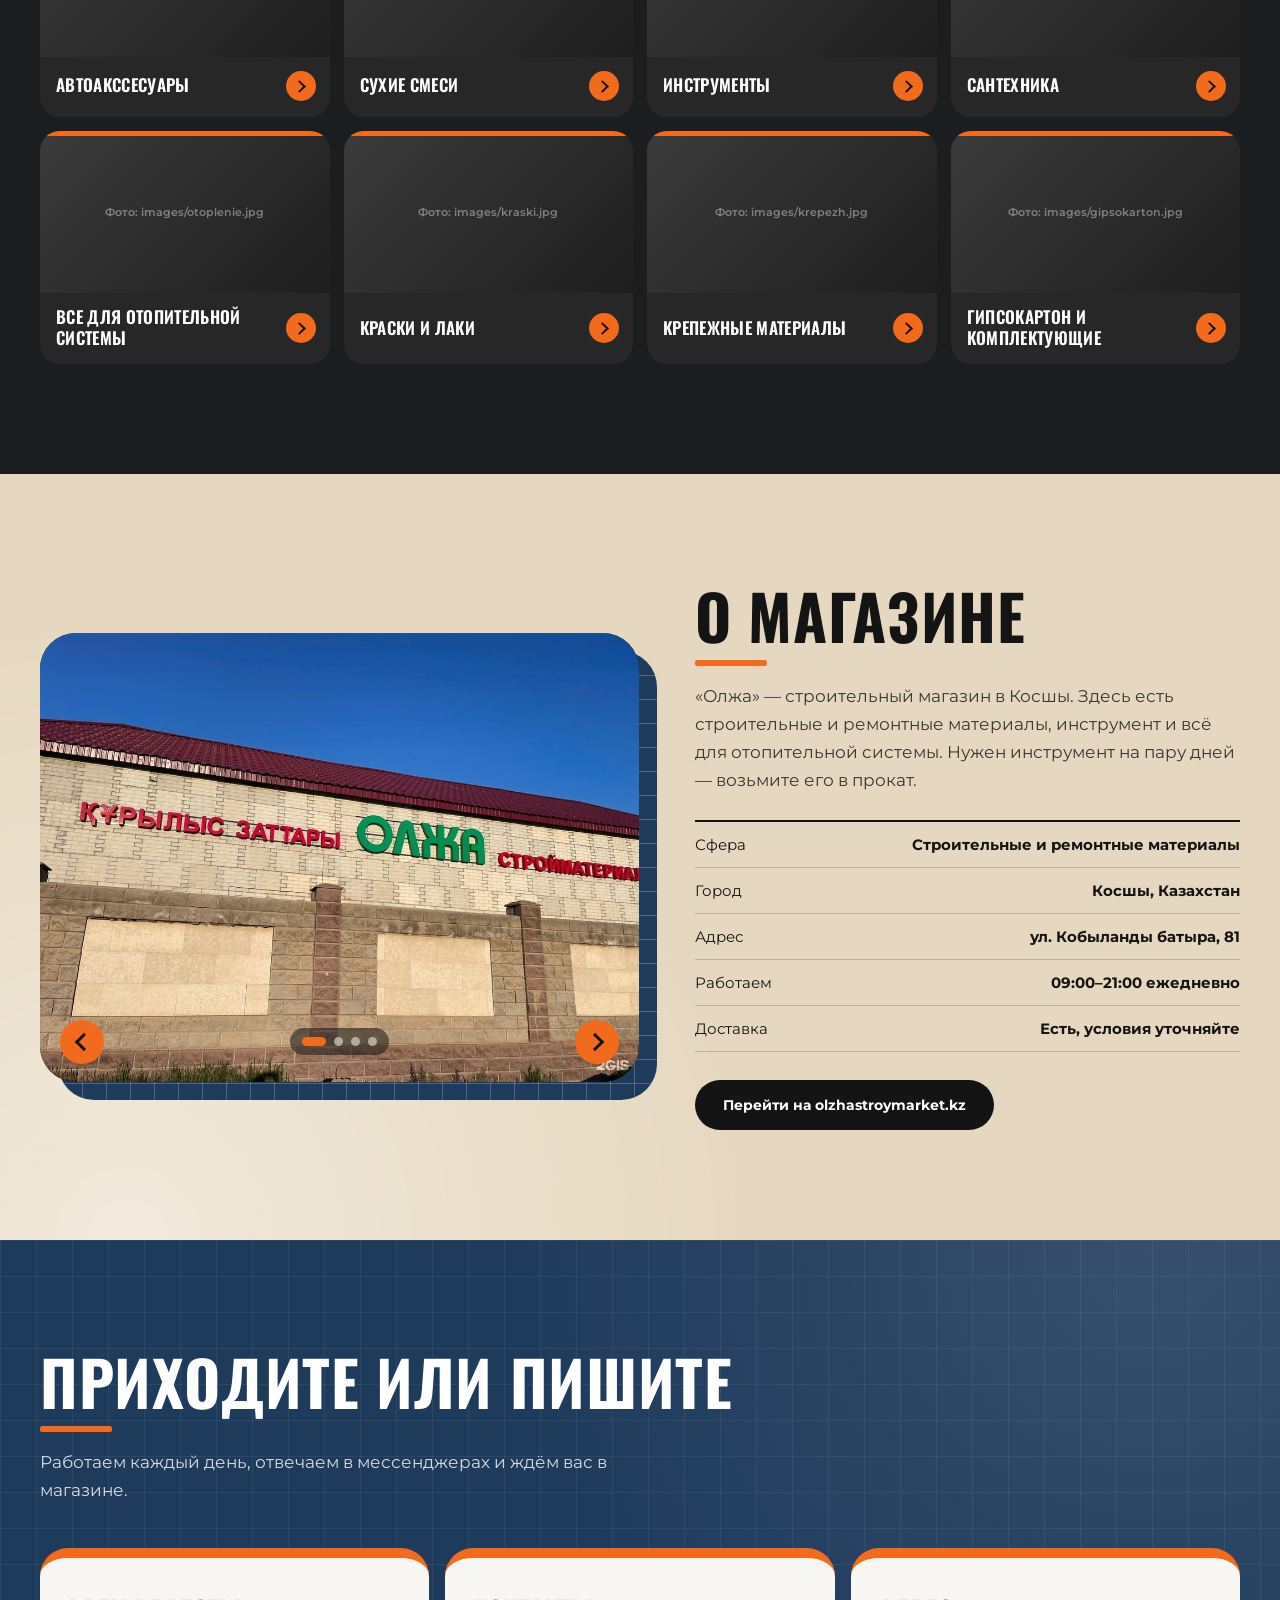
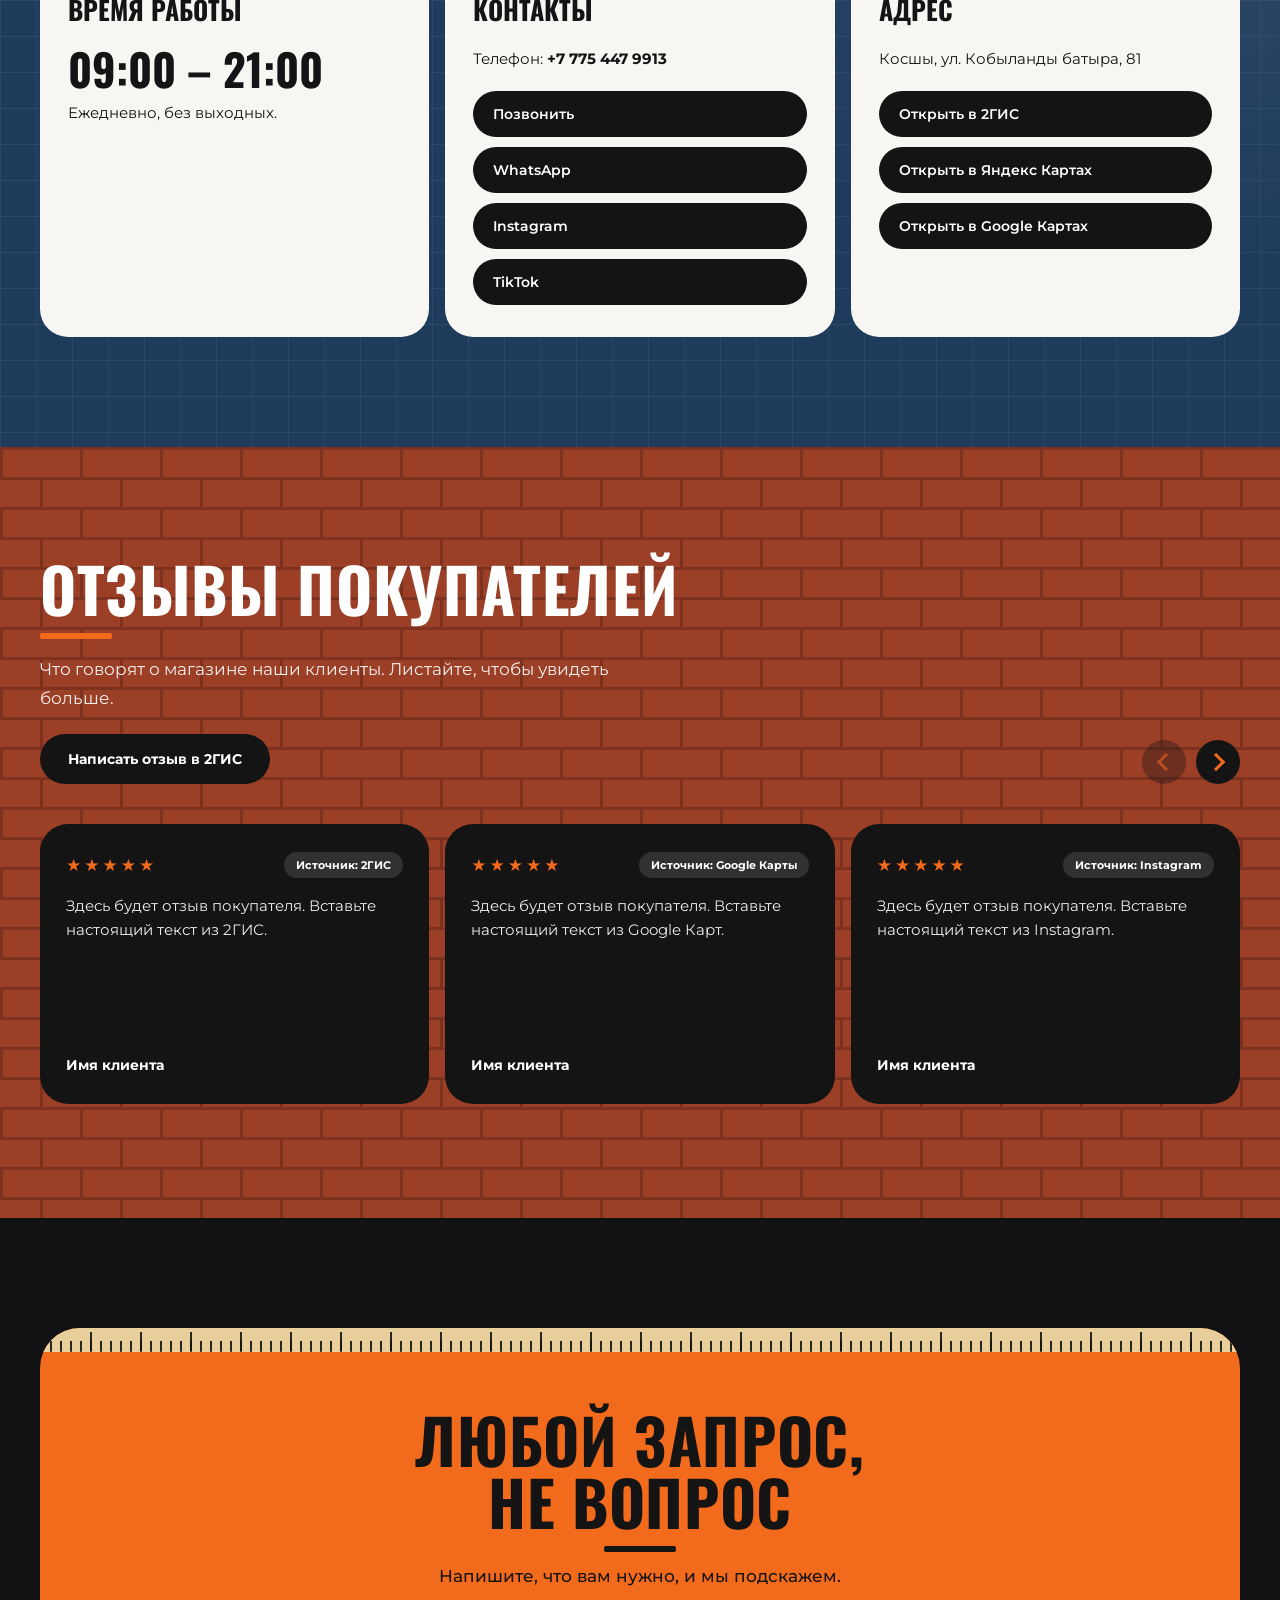
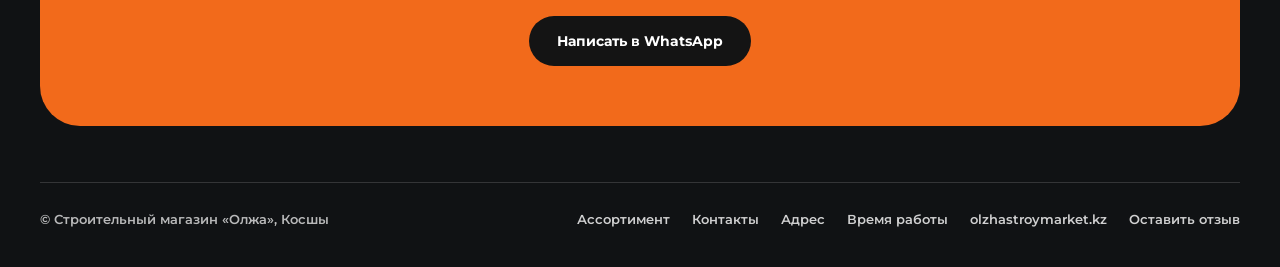
==== commit da9d5729: "Update greeting from 'Hello' to 'Goodbye'" ====
--- a/index.html
+++ b/index.html
@@ -35,21 +35,25 @@
 <meta name="twitter:image" content="https://olzhastroymarket.kz/images/og.jpg">
 
 <!-- Иконка вкладки браузера -->
-<link rel="icon" href="data:image/svg+xml,%3Csvg xmlns='http://www.w3.org/2000/svg' viewBox='0 0 64 64'%3E%3Crect width='64' height='64' rx='14' fill='%23141414'/%3E%3Ctext x='32' y='45' font-size='38' font-family='Arial' font-weight='700' text-anchor='middle' fill='%23ffc400'%3EО%3C/text%3E%3C/svg%3E">
+<link rel="icon" href="data:image/svg+xml,%3Csvg xmlns='http://www.w3.org/2000/svg' viewBox='0 0 64 64'%3E%3Crect width='64' height='64' rx='14' fill='%23141414'/%3E%3Ctext x='32' y='45' font-size='38' font-family='Arial' font-weight='700' text-anchor='middle' fill='%23f26a1b'%3EО%3C/text%3E%3C/svg%3E">
 
 <link rel="preconnect" href="https://fonts.googleapis.com">
 <link rel="preconnect" href="https://fonts.gstatic.com" crossorigin>
 <link href="https://fonts.googleapis.com/css2?family=Montserrat:wght@500;600;700&family=Oswald:wght@500;600;700&display=swap" rel="stylesheet">
 <style>
   :root {
-    --yellow: #ffc400;
+    --accent: #f26a1b;
+    --ruler:
+      repeating-linear-gradient(90deg, rgba(20,20,20,.9) 0 2px, transparent 2px 10px) bottom / 100% 45% no-repeat,
+      repeating-linear-gradient(90deg, rgba(20,20,20,.9) 0 2px, transparent 2px 50px) bottom / 100% 80% no-repeat,
+      #e9cf9b;
     --ink: #141414;
     --concrete-1: #ecebe7;
     --concrete-2: #cdcbc4;
     --paper: #f7f6f2;
     --head: "Oswald", "Arial Narrow", sans-serif;
     --body: "Montserrat", system-ui, sans-serif;
-    --hazard: repeating-linear-gradient(-45deg, var(--yellow) 0 14px, var(--ink) 14px 28px);
+    --hazard: repeating-linear-gradient(-45deg, var(--accent) 0 14px, var(--ink) 14px 28px);
   }
   * { margin: 0; padding: 0; box-sizing: border-box; }
   html { scroll-behavior: smooth; scroll-padding-top: 110px; }
@@ -84,7 +88,7 @@
   .logo {
     height: 36px; padding: 0 18px;
     display: grid; place-items: center;
-    background: var(--yellow); color: var(--ink);
+    background: var(--accent); color: var(--ink);
     font: 700 18px var(--head);
     letter-spacing: .08em;
     text-decoration: none;
@@ -106,7 +110,7 @@
   }
   .nav-links > li > a:hover, .nav-links .dd-toggle:hover,
   .nav-links a:focus-visible, .nav-links .dd-toggle:focus-visible {
-    opacity: 1; color: var(--yellow);
+    opacity: 1; color: var(--accent);
     text-decoration: underline; text-underline-offset: 6px;
   }
   .dd-toggle::after {
@@ -134,13 +138,13 @@
   .dd-menu::before { content: ""; position: absolute; left: 0; right: 0; top: -34px; height: 34px; }
   .has-dd.open .dd-menu { opacity: 1; transform: translate(-50%, 0); pointer-events: auto; }
   .dd-menu a { display: block; padding: 10px 14px; border-radius: 12px; font-size: 13px; opacity: 1; white-space: normal; }
-  .dd-menu a:hover { background: var(--yellow); color: var(--ink); text-decoration: none; }
+  .dd-menu a:hover { background: var(--accent); color: var(--ink); text-decoration: none; }
 
   .nav-actions { display: flex; align-items: center; gap: 10px; }
   .phone-btn {
     border: 0; cursor: pointer;
     font: 700 12px var(--body);
-    color: var(--ink); background: var(--yellow);
+    color: var(--ink); background: var(--accent);
     padding: 10px 18px; min-width: 142px;
     border-radius: 999px;
     transition: transform .15s;
@@ -178,7 +182,7 @@
   .m-sub { list-style: none; max-height: 0; overflow: hidden; transition: max-height .4s; }
   .m-sub li { margin-top: 14px; }
   .m-sub li:first-child { margin-top: 18px; }
-  .m-sub a { font-size: 13px; font-weight: 500; color: var(--yellow); }
+  .m-sub a { font-size: 13px; font-weight: 500; color: var(--accent); }
   .has-dd.open > .m-sub { max-height: 640px; }
 
   /* =========================================================
@@ -200,7 +204,7 @@
   .band-dark  { background: radial-gradient(circle at 88% 0%, rgba(255,196,0,.16), transparent 42%), #171717; color: #fff; }
   .band-sand  { background: radial-gradient(circle at 10% 100%, rgba(255,255,255,.7), transparent 45%), #f6e7b4; }
   .band-steel { background: radial-gradient(circle at 90% 0%, rgba(255,255,255,.12), transparent 45%), #2c3944; color: #fff; }
-  .band-yellow{ background: radial-gradient(circle at 0% 0%, rgba(255,255,255,.35), transparent 40%), var(--yellow); }
+  .band-accent{ background: radial-gradient(circle at 0% 0%, rgba(255,255,255,.35), transparent 40%), var(--accent); }
   .band-black { background: #0e0e0e; color: #fff; }
 
   .btn {
@@ -209,7 +213,7 @@
     transition: transform .15s, background .2s;
   }
   .btn:hover { transform: translateY(-2px); }
-  .btn-yellow { background: var(--yellow); color: var(--ink); }
+  .btn-accent { background: var(--accent); color: var(--ink); }
   .btn-dark { background: var(--ink); color: #fff; }
   .btn-line { background: transparent; color: var(--ink); box-shadow: inset 0 0 0 2px var(--ink); }
 
@@ -229,7 +233,7 @@
     text-transform: uppercase;
     letter-spacing: .005em;
   }
-  .hero h1 mark { background: var(--yellow); color: var(--ink); padding: 0 .12em; }
+  .hero h1 mark { background: var(--accent); color: var(--ink); padding: 0 .12em; }
   .hero .lead { margin-top: 26px; font-size: 19px; }
   .hero-cta { margin-top: 34px; display: flex; flex-wrap: wrap; gap: 12px; }
 
@@ -246,7 +250,7 @@
   .status[data-open="true"]::before { background: #3ddc84; }
   .status[data-open="false"]::before { background: #ff5a4d; }
   .sign small { display: block; margin-top: 26px; font-size: 12px; opacity: .6; font-weight: 600; }
-  .sign .big { font: 700 40px/1.1 var(--head); color: var(--yellow); margin-top: 4px; }
+  .sign .big { font: 700 40px/1.1 var(--head); color: var(--accent); margin-top: 4px; }
   .sign p { margin-top: 6px; font-size: 15px; line-height: 1.5; }
 
   .scroll-cue {
@@ -289,16 +293,16 @@
   .card:hover .thumb img { transform: scale(1.07); }
   .card-body { display: flex; align-items: center; justify-content: space-between; gap: 10px; padding: 14px 14px 16px 16px; flex: 1; }
   .card h3 { font: 600 17px/1.2 var(--head); text-transform: uppercase; letter-spacing: .02em; }
-  .card i { flex-shrink: 0; width: 30px; height: 30px; border-radius: 50%; background: var(--yellow); position: relative; transition: background .25s; }
+  .card i { flex-shrink: 0; width: 30px; height: 30px; border-radius: 50%; background: var(--accent); position: relative; transition: background .25s; }
   .card i::after {
     content: ""; position: absolute; left: 9px; top: 11px;
     width: 7px; height: 7px;
     border-top: 2px solid var(--ink); border-right: 2px solid var(--ink);
     transform: rotate(45deg);
   }
-  .card:hover { transform: translateY(-5px); background: var(--yellow); color: var(--ink); }
+  .card:hover { transform: translateY(-5px); background: var(--accent); color: var(--ink); }
   .card:hover i { background: var(--ink); }
-  .card:hover i::after { border-color: var(--yellow); }
+  .card:hover i::after { border-color: var(--accent); }
 
   /* =========================================================
      3. О МАГАЗИНЕ (песочная секция) + слайдер фото
@@ -334,7 +338,7 @@
   .circle-btn {
     width: 44px; height: 44px; border-radius: 50%;
     border: 0; cursor: pointer;
-    background: var(--yellow); position: relative;
+    background: var(--accent); position: relative;
     transition: transform .15s, background .2s;
   }
   .circle-btn:hover { transform: scale(1.08); }
@@ -348,7 +352,7 @@
   .circle-btn.prev::after { transform: translate(-35%, -50%) rotate(-135deg); }
   .dots { display: flex; gap: 8px; padding: 9px 12px; background: rgba(20,20,20,.55); border-radius: 999px; }
   .dots button { width: 9px; height: 9px; border-radius: 50%; border: 0; background: rgba(255,255,255,.5); cursor: pointer; padding: 0; transition: background .2s, width .25s; }
-  .dots button.active { background: var(--yellow); width: 24px; border-radius: 6px; }
+  .dots button.active { background: var(--accent); width: 24px; border-radius: 6px; }
 
   .facts { margin-top: 26px; list-style: none; border-top: 2px solid var(--ink); }
   .facts li { display: flex; justify-content: space-between; gap: 16px; padding: 13px 0; border-bottom: 1px solid rgba(20,20,20,.2); font-size: 15px; }
@@ -359,7 +363,7 @@
      4. ВРЕМЯ РАБОТЫ / КОНТАКТЫ / АДРЕС (стальная секция)
   ========================================================= */
   .info { margin-top: 44px; display: grid; grid-template-columns: repeat(3, 1fr); gap: 16px; }
-  .panel { background: var(--paper); color: var(--ink); border-radius: 28px; padding: 32px 28px; border-top: 10px solid var(--yellow); }
+  .panel { background: var(--paper); color: var(--ink); border-radius: 28px; padding: 32px 28px; border-top: 10px solid var(--accent); }
   .panel h3 { font: 700 26px var(--head); text-transform: uppercase; margin-bottom: 18px; }
   .panel p { font-size: 15px; line-height: 1.6; margin-bottom: 20px; }
   .panel .time { font: 700 44px/1 var(--head); margin-bottom: 10px; }
@@ -371,7 +375,7 @@
     font-size: 14px; font-weight: 600;
     transition: background .2s, color .2s, transform .15s;
   }
-  .links a:hover { background: var(--yellow); color: var(--ink); transform: translateX(4px); }
+  .links a:hover { background: var(--accent); color: var(--ink); transform: translateX(4px); }
 
   /* =========================================================
      5. ОТЗЫВЫ (жёлтая секция) — карусель
@@ -379,7 +383,7 @@
   .rev-head { display: flex; justify-content: space-between; align-items: flex-end; gap: 24px; flex-wrap: wrap; }
   .rev-nav { display: flex; gap: 10px; }
   .rev-nav .circle-btn { background: var(--ink); }
-  .rev-nav .circle-btn::after { border-color: var(--yellow); }
+  .rev-nav .circle-btn::after { border-color: var(--accent); }
 
   .reviews {
     margin-top: 40px;
@@ -399,21 +403,21 @@
     min-height: 280px;
   }
   .rev-top { display: flex; justify-content: space-between; align-items: center; gap: 10px; }
-  .stars { color: var(--yellow); letter-spacing: 3px; font-size: 17px; }
+  .stars { color: var(--accent); letter-spacing: 3px; font-size: 17px; }
   .source {
     font-size: 11px; font-weight: 700;
     padding: 6px 12px; border-radius: 999px;
     background: rgba(255,255,255,.12); color: #fff;
     text-decoration: none; white-space: nowrap;
   }
-  a.source:hover { background: var(--yellow); color: var(--ink); }
+  a.source:hover { background: var(--accent); color: var(--ink); }
   .review p { font-size: 15px; line-height: 1.65; opacity: .92; }
   .review b { margin-top: auto; font-size: 14px; }
 
   /* =========================================================
      6. ФИНАЛ (чёрная секция)
   ========================================================= */
-  .cta-end { background: var(--yellow); color: var(--ink); border-radius: 40px; overflow: hidden; text-align: center; }
+  .cta-end { background: var(--accent); color: var(--ink); border-radius: 40px; overflow: hidden; text-align: center; }
   .cta-end .tape { border-radius: 0; height: 22px; }
   .cta-end-body { padding: 56px 32px 60px; }
   .cta-end h2 { max-width: 14ch; margin: 0 auto 14px; }
@@ -426,7 +430,7 @@
   }
   footer span { opacity: .7; }
   footer a { color: inherit; text-decoration: none; margin-left: 18px; opacity: .8; }
-  footer a:hover { opacity: 1; color: var(--yellow); }
+  footer a:hover { opacity: 1; color: var(--accent); }
 
   /* =========================================================
      АДАПТИВ
@@ -466,6 +470,52 @@
     * { transition: none !important; animation: none !important; scroll-behavior: auto !important; }
     .reveal { opacity: 1; transform: none; }
   }
+
+  /* =========================================================
+     СТРОИТЕЛЬНАЯ ТЕМА: бетон, чертёж, кирпич, оранжевый
+     (убраны жёлто-чёрные полосы, похожие на дорожные знаки)
+  ========================================================= */
+  body {
+    background:
+      linear-gradient(rgba(20,20,20,.05) 1px, transparent 1px) 0 0 / 48px 48px,
+      linear-gradient(90deg, rgba(20,20,20,.05) 1px, transparent 1px) 0 0 / 48px 48px,
+      linear-gradient(180deg, var(--concrete-1), var(--concrete-2)) fixed;
+  }
+  /* Линейка вместо полос «осторожно» */
+  .tape { height: 18px; background: var(--ruler); border-radius: 4px; }
+  .sign .tape, .delivery .tape { height: 18px; border-radius: 0; }
+  .cta-end .tape { height: 24px; border-radius: 0; }
+  .card::before, .product::before { height: 5px; background: var(--accent); }
+
+  /* Рамка за фото: «чертёжная синька» */
+  .photo-frame::before {
+    background:
+      linear-gradient(rgba(255,255,255,.22) 1px, transparent 1px) 0 0 / 24px 24px,
+      linear-gradient(90deg, rgba(255,255,255,.22) 1px, transparent 1px) 0 0 / 24px 24px,
+      #1f3b5c;
+  }
+
+  /* Цвета секций */
+  .band-dark  { background: radial-gradient(circle at 88% 0%, rgba(242,106,27,.2), transparent 42%), #1b1e21; color: #fff; }
+  .band-sand  { background: radial-gradient(circle at 10% 100%, rgba(255,255,255,.45), transparent 45%), #e6d8c0; }
+  .band-steel {
+    background:
+      linear-gradient(rgba(255,255,255,.06) 1px, transparent 1px) 0 0 / 36px 36px,
+      linear-gradient(90deg, rgba(255,255,255,.06) 1px, transparent 1px) 0 0 / 36px 36px,
+      radial-gradient(circle at 90% 0%, rgba(255,255,255,.1), transparent 45%),
+      #1f3b5c;
+    color: #fff;
+  }
+  .band-accent {
+    background: url("data:image/svg+xml,%3Csvg xmlns='http://www.w3.org/2000/svg' width='80' height='60'%3E%3Cpath d='M0 1.5H80M0 31.5H80M1.5 0V30M41.5 30V60' stroke='%23000' stroke-opacity='.2' stroke-width='3' fill='none'/%3E%3C/svg%3E"), #9c3f27;
+    color: #fff;
+  }
+  .band-accent .lead { opacity: .92; }
+  .band-black { background: #101214; color: #fff; }
+
+  /* Короткая «балка» под заголовками разделов */
+  h2::after { content: ""; display: block; width: 72px; height: 6px; margin-top: 14px; background: var(--accent); border-radius: 2px; }
+  .cta-end h2::after { margin: 14px auto 0; background: var(--ink); }
 </style>
 <script type="application/ld+json">
 {
@@ -627,7 +677,7 @@
         <h1>Всё для <mark>стройки</mark> и ремонта в Косшы</h1>
         <p class="lead">Строительный магазин «Олжа»: строительные и ремонтные материалы, а нужный инструмент можно взять в прокат.</p>
         <div class="hero-cta">
-          <a class="btn btn-yellow" href="#assortment">Смотреть ассортимент</a>
+          <a class="btn btn-accent" href="#assortment">Смотреть ассортимент</a>
           <a class="btn btn-line" href="https://wa.me/77754479913">Написать в WhatsApp</a>
         </div>
         <a class="scroll-cue" href="#assortment"><i></i>Листайте вниз</a>
@@ -747,12 +797,13 @@
   </section>
 
   <!-- ============ 5. ОТЗЫВЫ (жёлтый) ============ -->
-  <section class="band band-yellow" id="reviews">
+  <section class="band band-accent" id="reviews">
     <div class="wrap">
       <div class="rev-head reveal">
         <div>
           <h2>Отзывы покупателей</h2>
           <p class="lead">Что говорят о магазине наши клиенты. Листайте, чтобы увидеть больше.</p>
+          <a class="btn btn-dark btn-review" style="margin-top:22px" href="https://2gis.kz/search/%D0%9E%D0%BB%D0%B6%D0%B0%20%D0%9A%D0%BE%D1%81%D1%88%D1%8B%20%D0%9A%D0%BE%D0%B1%D1%8B%D0%BB%D0%B0%D0%BD%D0%B4%D1%8B%20%D0%B1%D0%B0%D1%82%D1%8B%D1%80%D0%B0%2081" data-2gis-review target="_blank" rel="noopener">Написать отзыв в 2ГИС</a>
         </div>
         <div class="rev-nav">
           <button class="circle-btn prev" id="revPrev" type="button" aria-label="Предыдущие отзывы"></button>
@@ -793,6 +844,7 @@
           <a href="#address">Адрес</a>
           <a href="#hours">Время работы</a>
           <a href="https://olzhastroymarket.kz/">olzhastroymarket.kz</a>
+          <a href="https://2gis.kz/search/%D0%9E%D0%BB%D0%B6%D0%B0%20%D0%9A%D0%BE%D1%81%D1%88%D1%8B%20%D0%9A%D0%BE%D0%B1%D1%8B%D0%BB%D0%B0%D0%BD%D0%B4%D1%8B%20%D0%B1%D0%B0%D1%82%D1%8B%D1%80%D0%B0%2081" data-2gis-review target="_blank" rel="noopener">Оставить отзыв</a>
         </nav>
       </footer>
     </div>
@@ -944,5 +996,6 @@
   }, { threshold: .12 });
   document.querySelectorAll('.reveal').forEach(el => io.observe(el));
 </script>
+<script src="cart.js" defer></script>
 </body>
 </html>
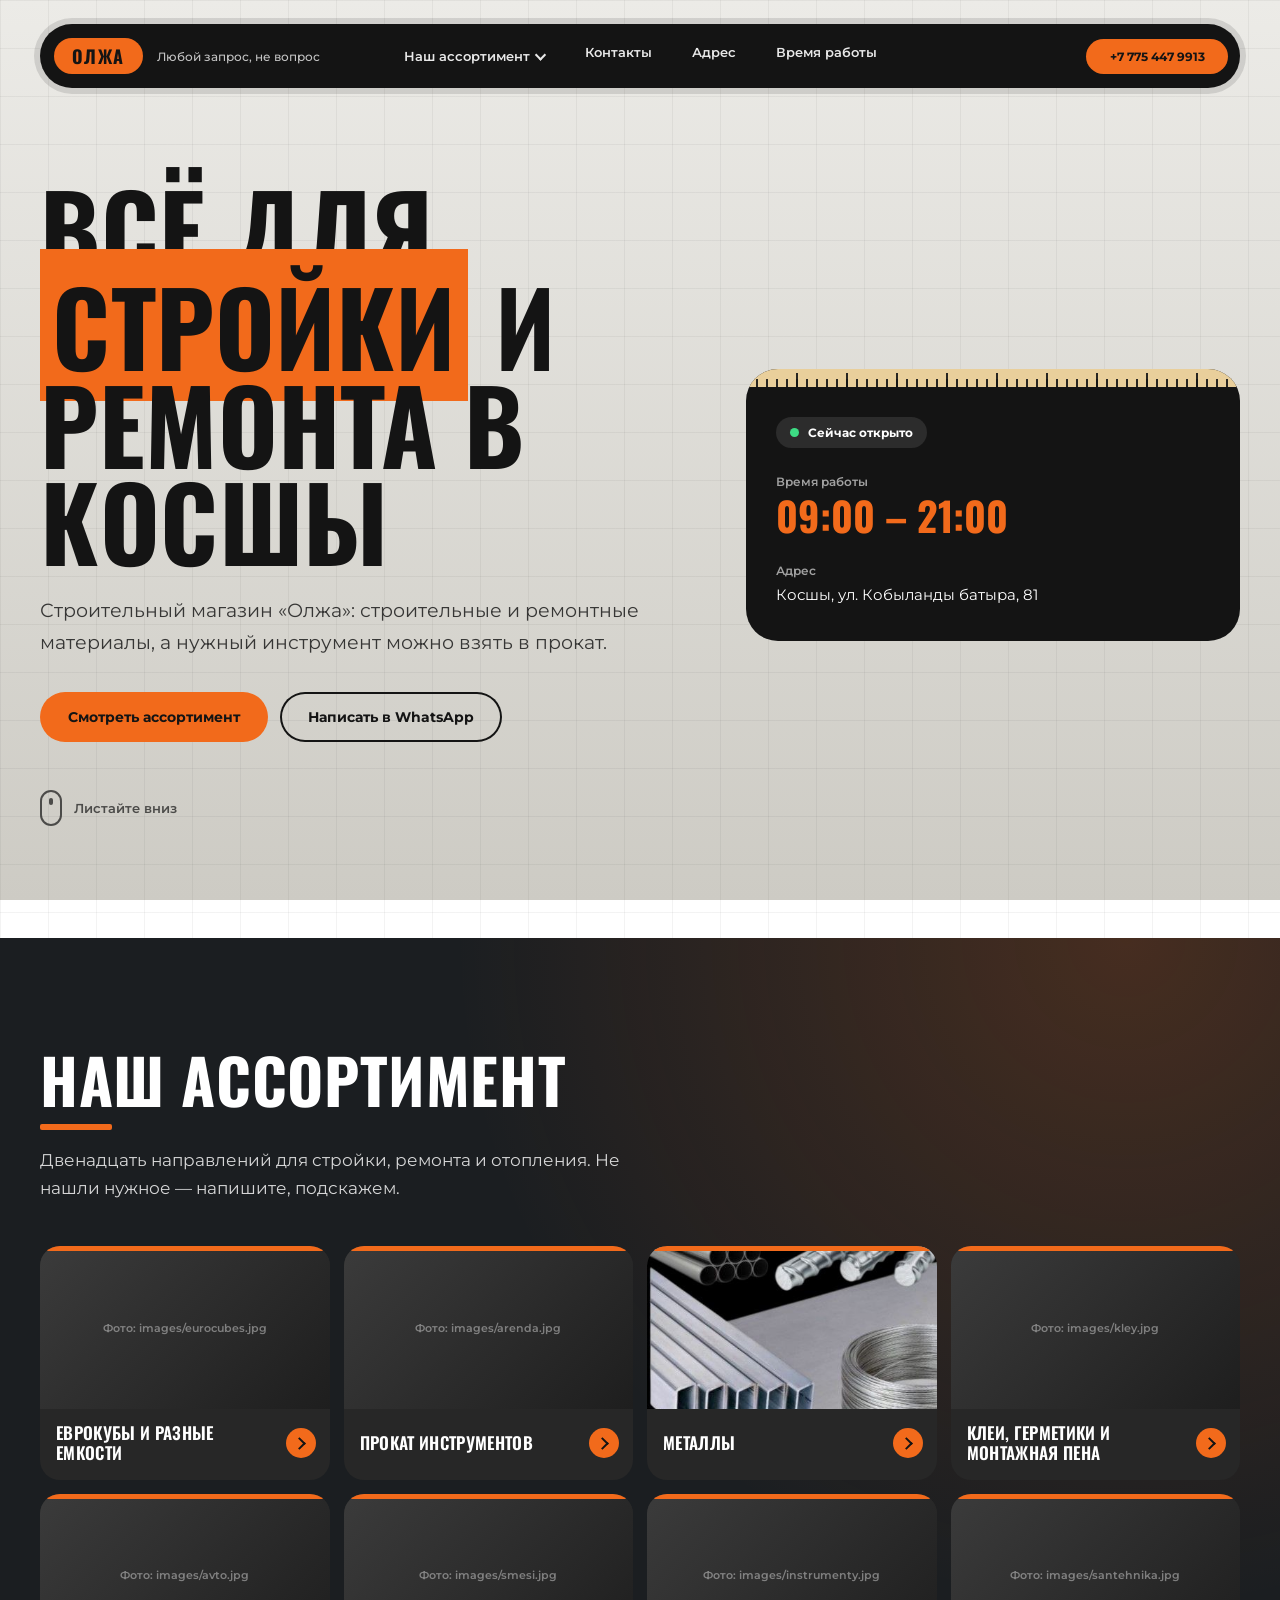
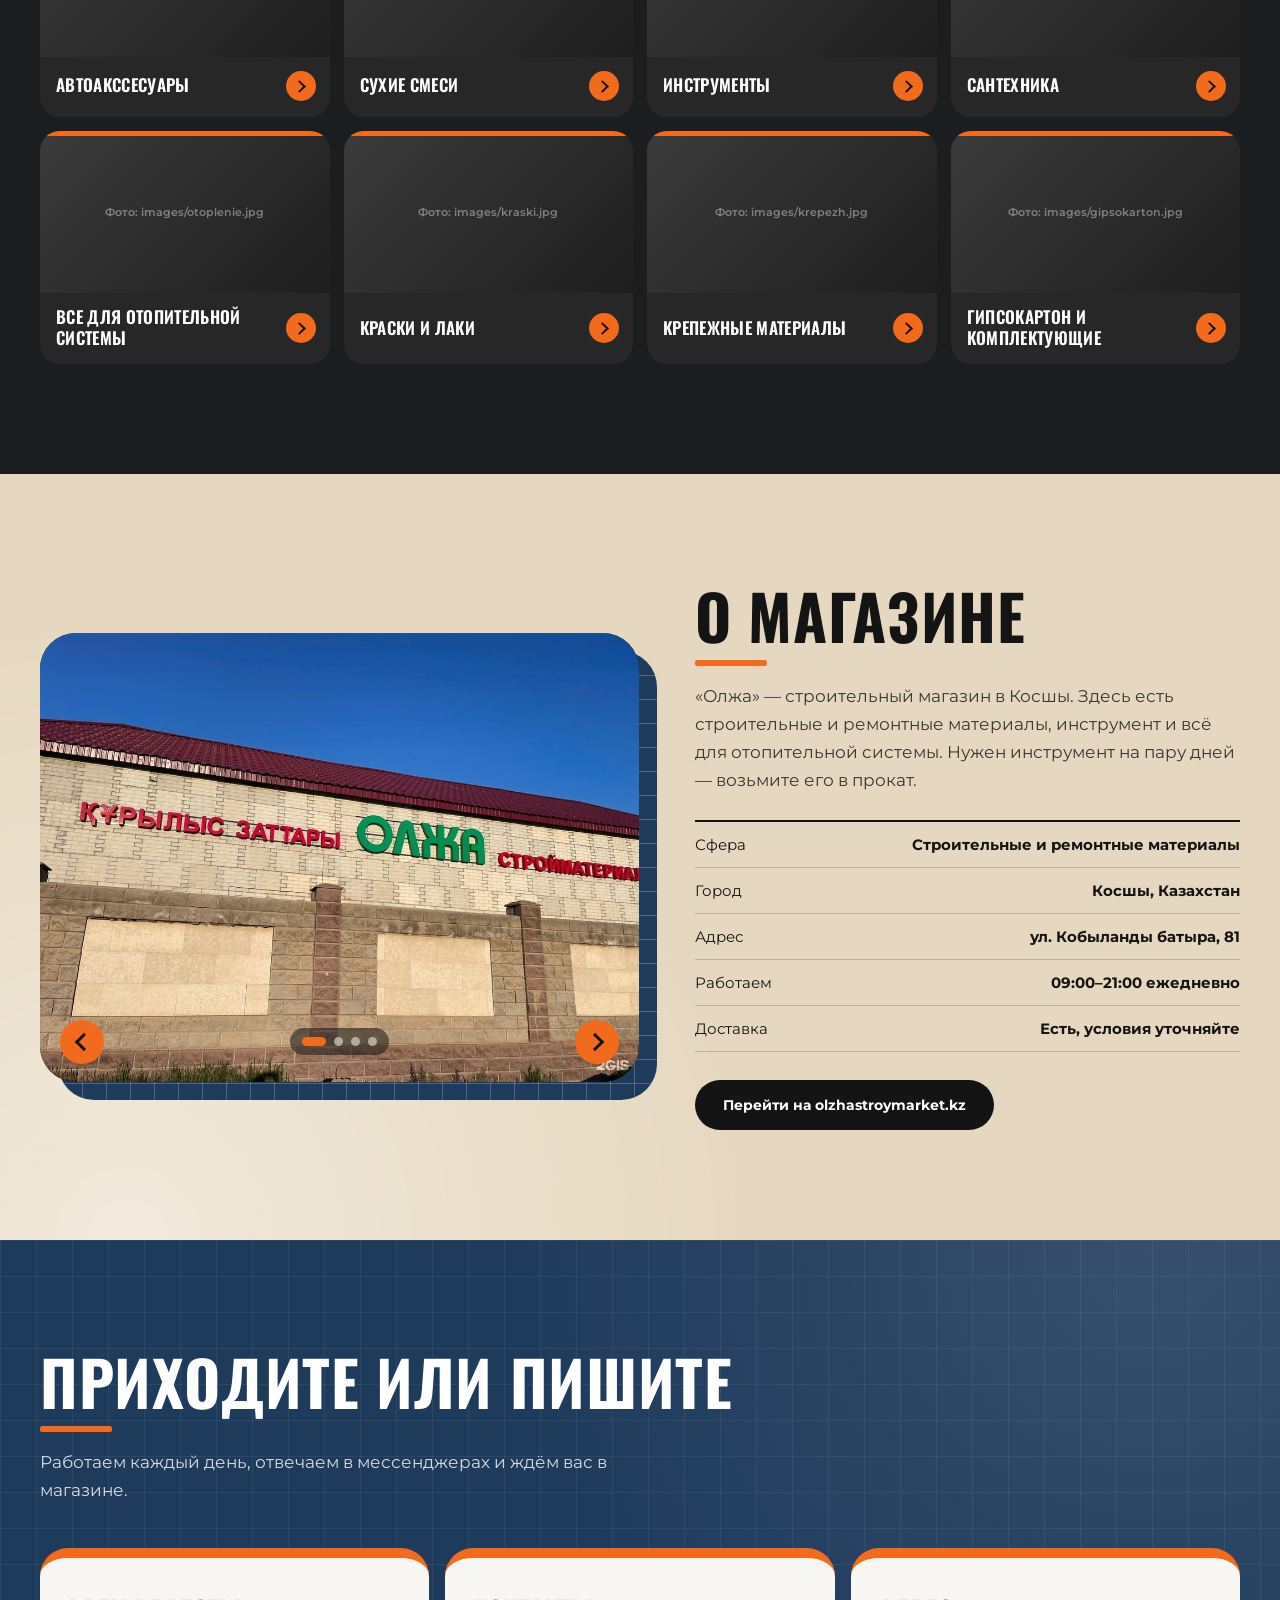
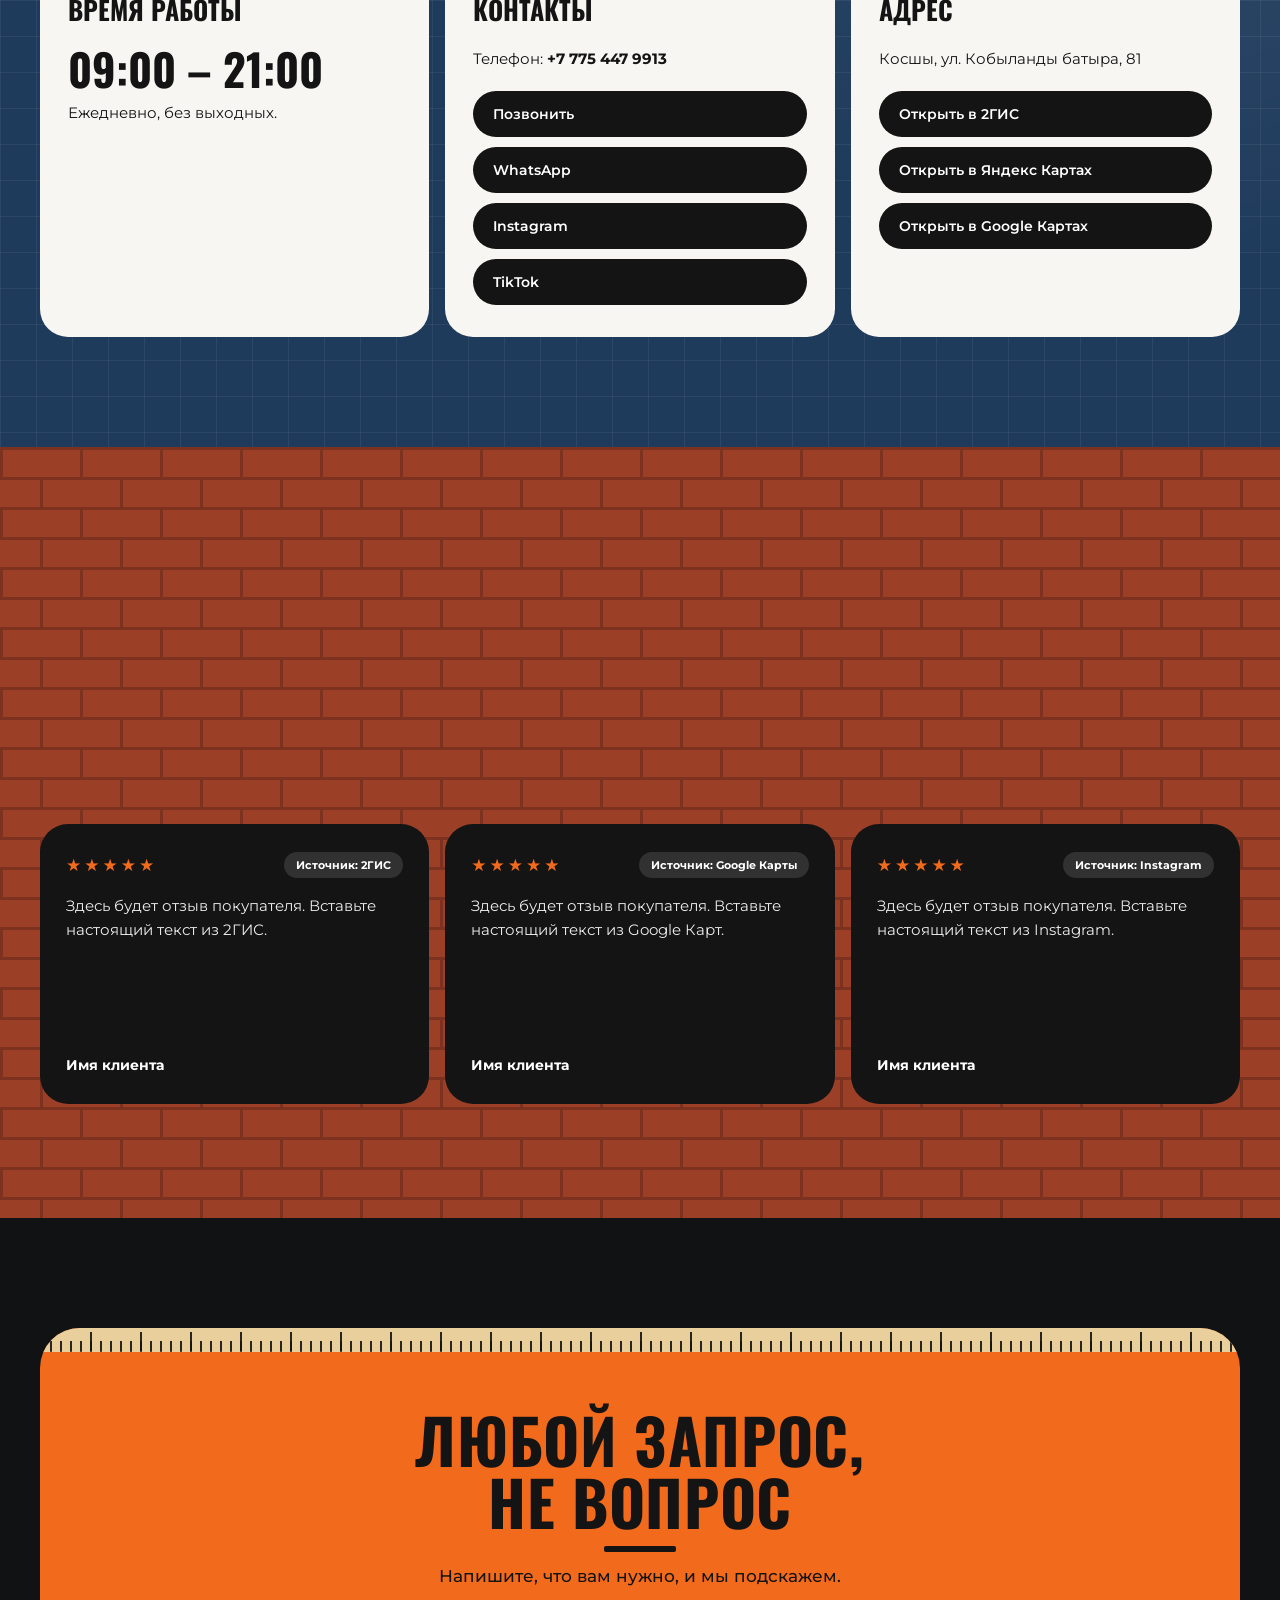
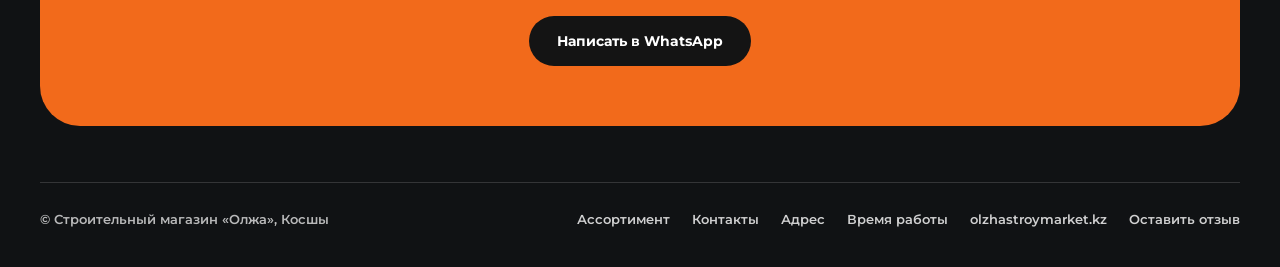
==== commit 5960410a: "Update index.html" ====
--- a/index.html
+++ b/index.html
@@ -649,7 +649,7 @@
       <button class="dd-toggle" type="button" aria-expanded="false">Наш ассортимент</button>
       <ul class="m-sub">
         <li><a href="eurocubes.html">Еврокубы и разные емкости</a></li>
-        <li><a href="https://olzhastroymarket.kz/arenda.html">Прокат инструментов</a></li>
+        <li><a href="arenda.html">Прокат инструментов</a></li>
         <li><a href="metal.html">Металлы</a></li>
         <li><a href="https://olzhastroymarket.kz/#">Клеи, герметики и монтажная пена</a></li>
         <li><a href="https://olzhastroymarket.kz/#">Автоакссесуары</a></li>
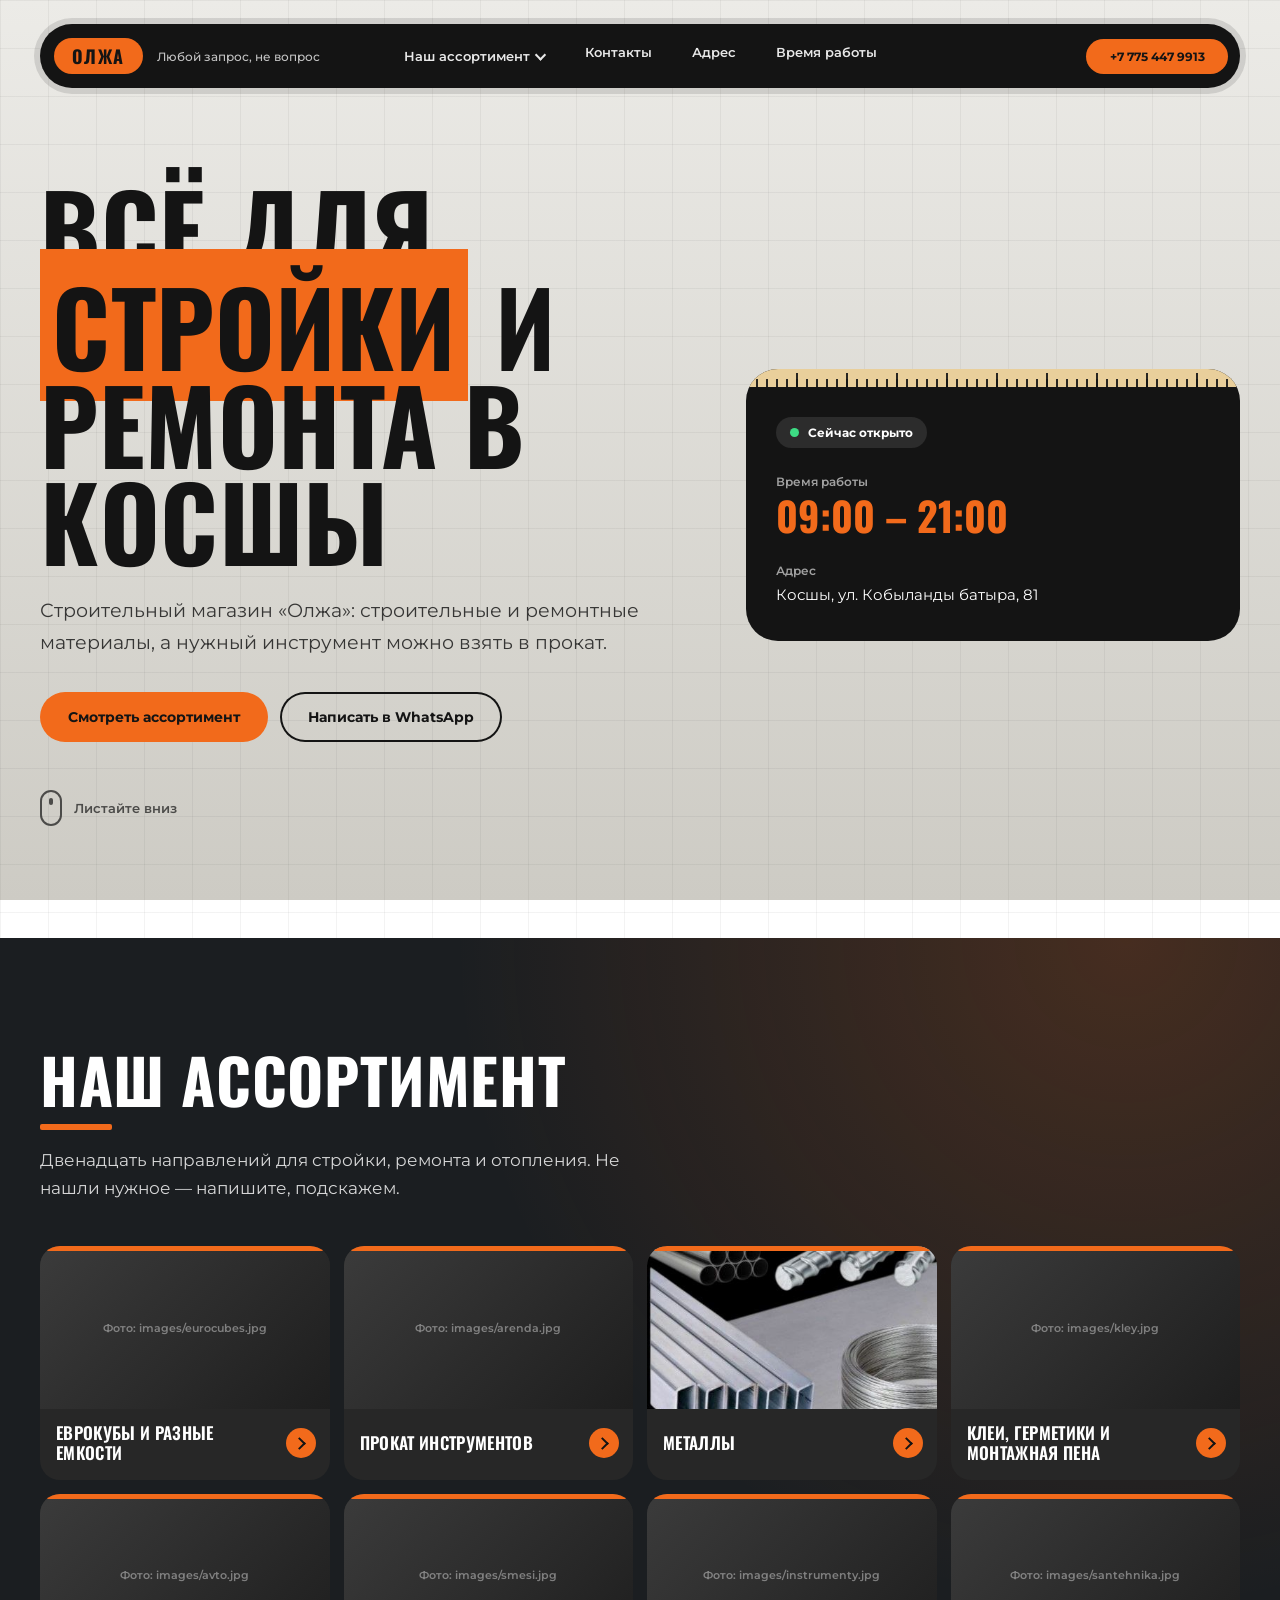
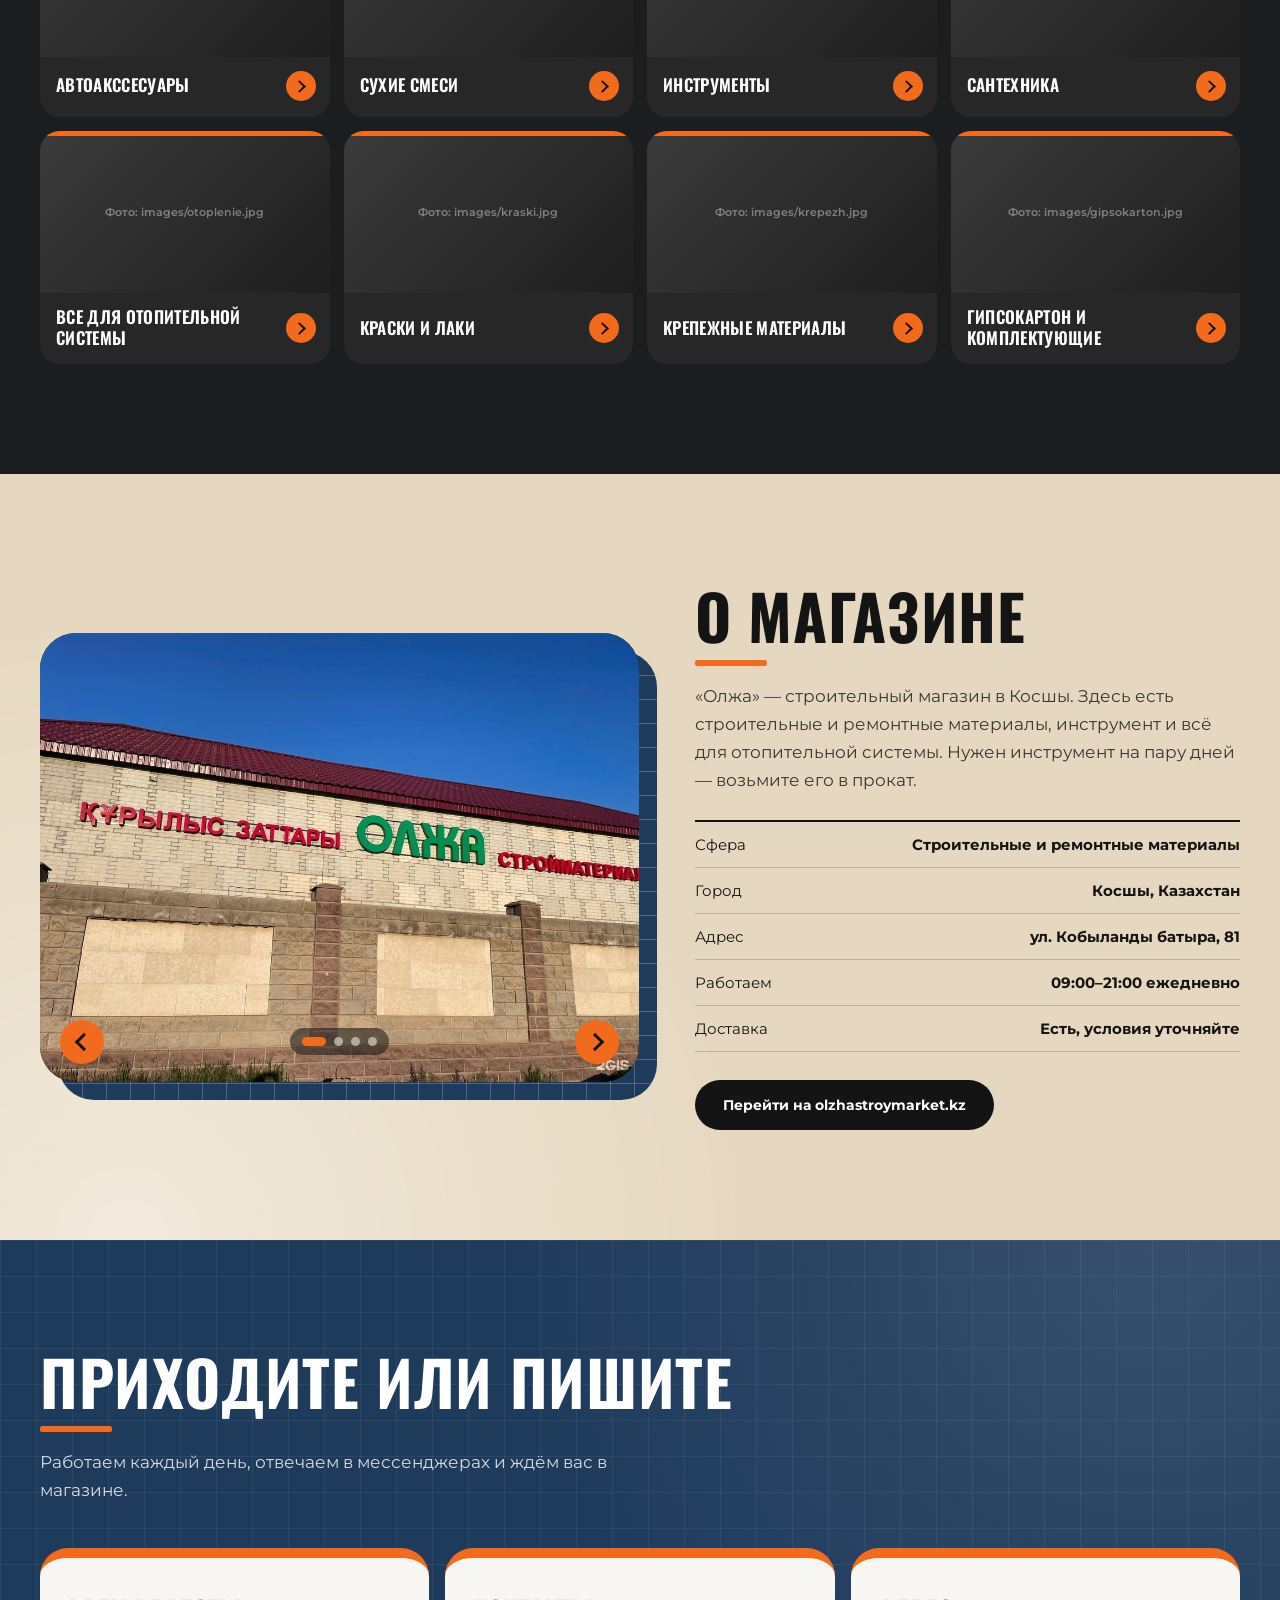
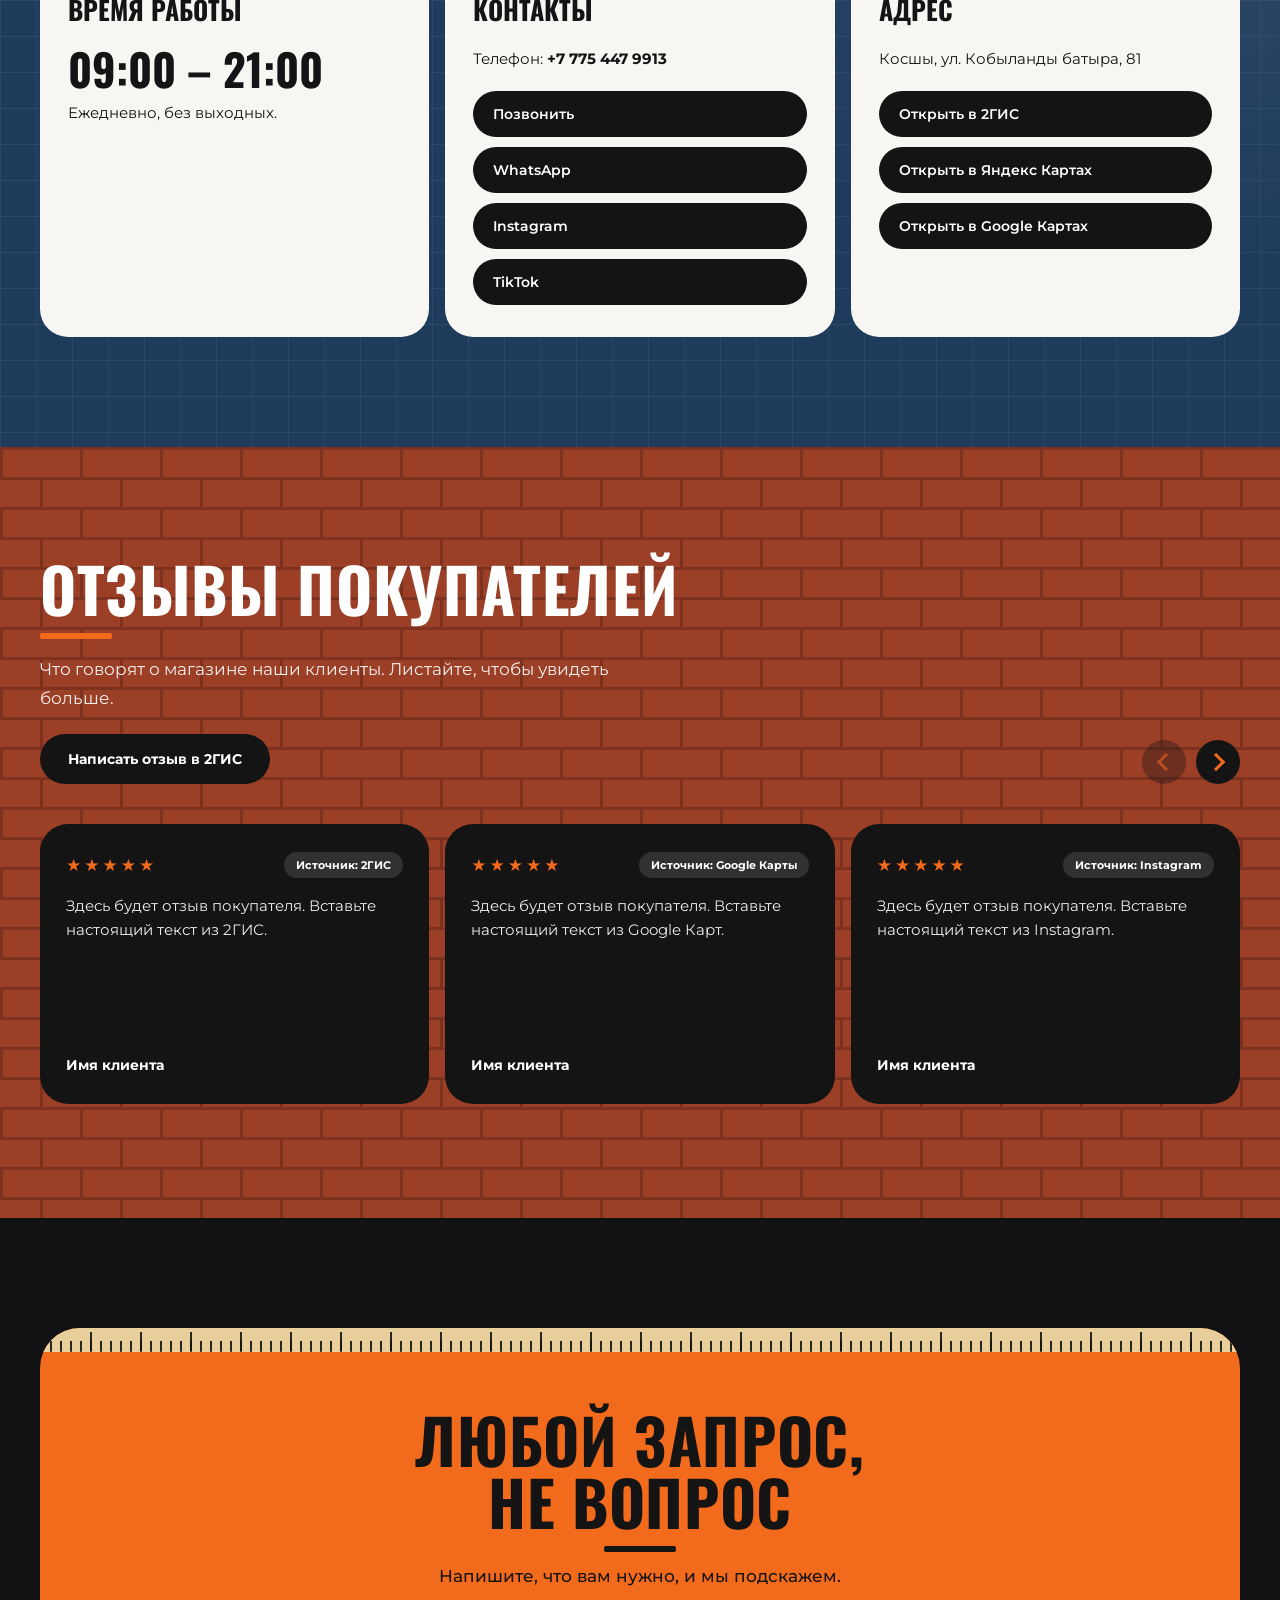
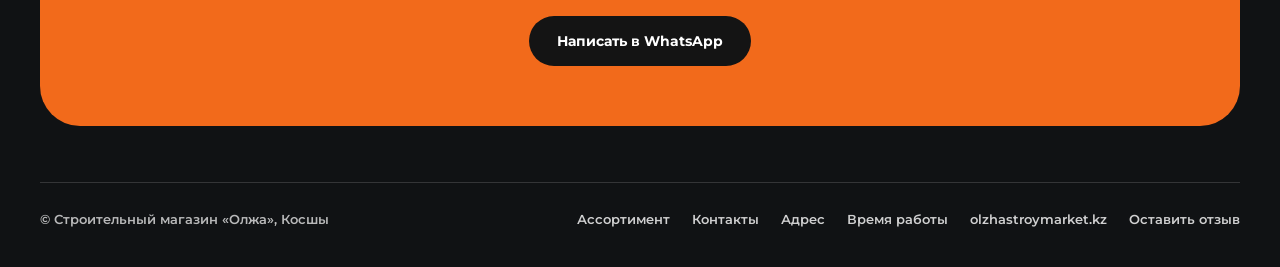
==== commit b2d1edfe: "Update print statement from 'Hello' to 'Goodbye'" ====
--- a/index.html
+++ b/index.html
@@ -705,7 +705,7 @@
       </div>
       <div class="cards">
         <a class="card reveal" href="eurocubes.html"><span class="thumb"><img src="images/eurocubes.jpg" alt="Еврокубы и разные емкости" loading="lazy" onerror="this.remove()"><span>Фото: images/eurocubes.jpg</span></span><span class="card-body"><h3>Еврокубы и разные емкости</h3><i></i></span></a>
-        <a class="card reveal" href="https://olzhastroymarket.kz/arenda.html"><span class="thumb"><img src="images/arenda.jpg" alt="Прокат инструментов" loading="lazy" onerror="this.remove()"><span>Фото: images/arenda.jpg</span></span><span class="card-body"><h3>Прокат инструментов</h3><i></i></span></a>
+        <a class="card reveal" href="arenda.html"><span class="thumb"><img src="images/arenda.jpg" alt="Прокат инструментов" loading="lazy" onerror="this.remove()"><span>Фото: images/arenda.jpg</span></span><span class="card-body"><h3>Прокат инструментов</h3><i></i></span></a>
         <a class="card reveal" href="metal.html"><span class="thumb"><img src="images/metal.jpg" alt="Металлы" loading="lazy" onerror="this.remove()"><span>Фото: images/metal.jpg</span></span><span class="card-body"><h3>Металлы</h3><i></i></span></a>
         <a class="card reveal" href="https://olzhastroymarket.kz/#"><span class="thumb"><img src="images/kley.jpg" alt="Клеи, герметики и монтажная пена" loading="lazy" onerror="this.remove()"><span>Фото: images/kley.jpg</span></span><span class="card-body"><h3>Клеи, герметики и монтажная пена</h3><i></i></span></a>
         <a class="card reveal" href="https://olzhastroymarket.kz/#"><span class="thumb"><img src="images/avto.jpg" alt="Автоакссесуары" loading="lazy" onerror="this.remove()"><span>Фото: images/avto.jpg</span></span><span class="card-body"><h3>Автоакссесуары</h3><i></i></span></a>
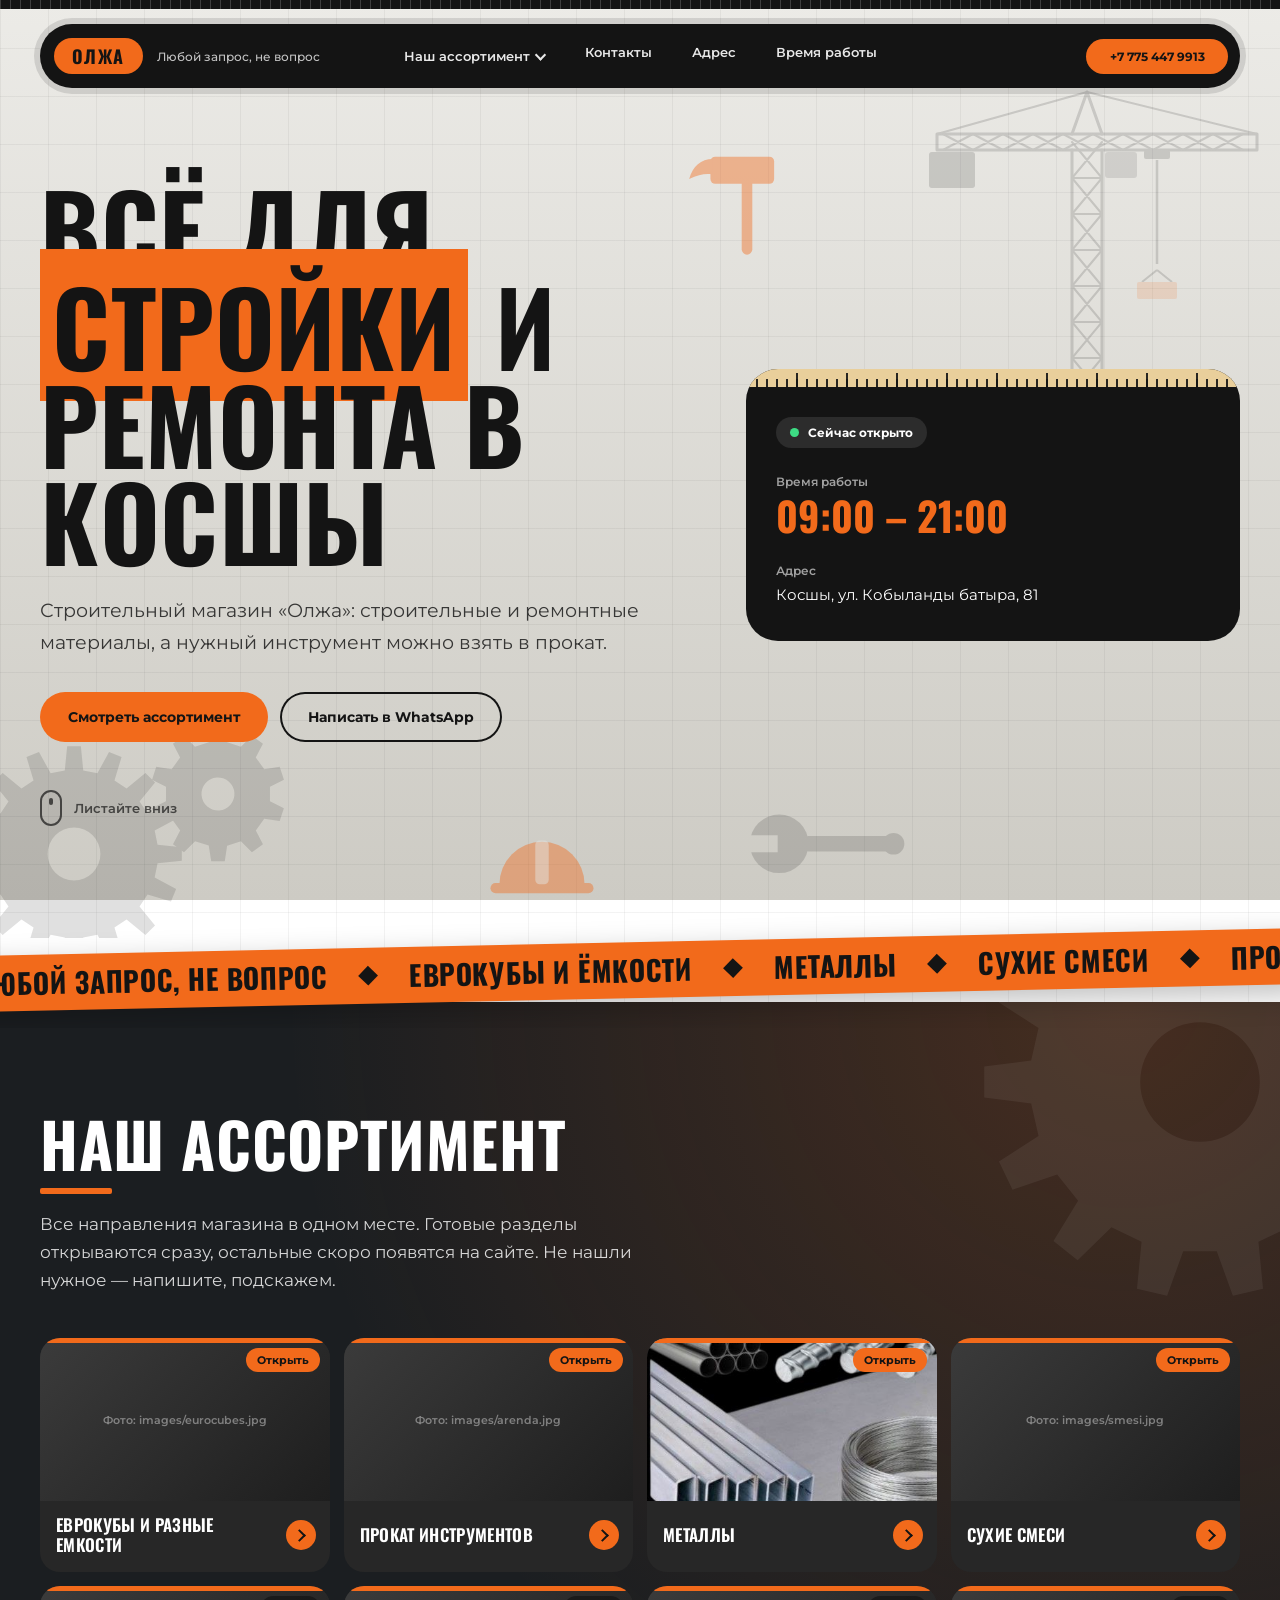
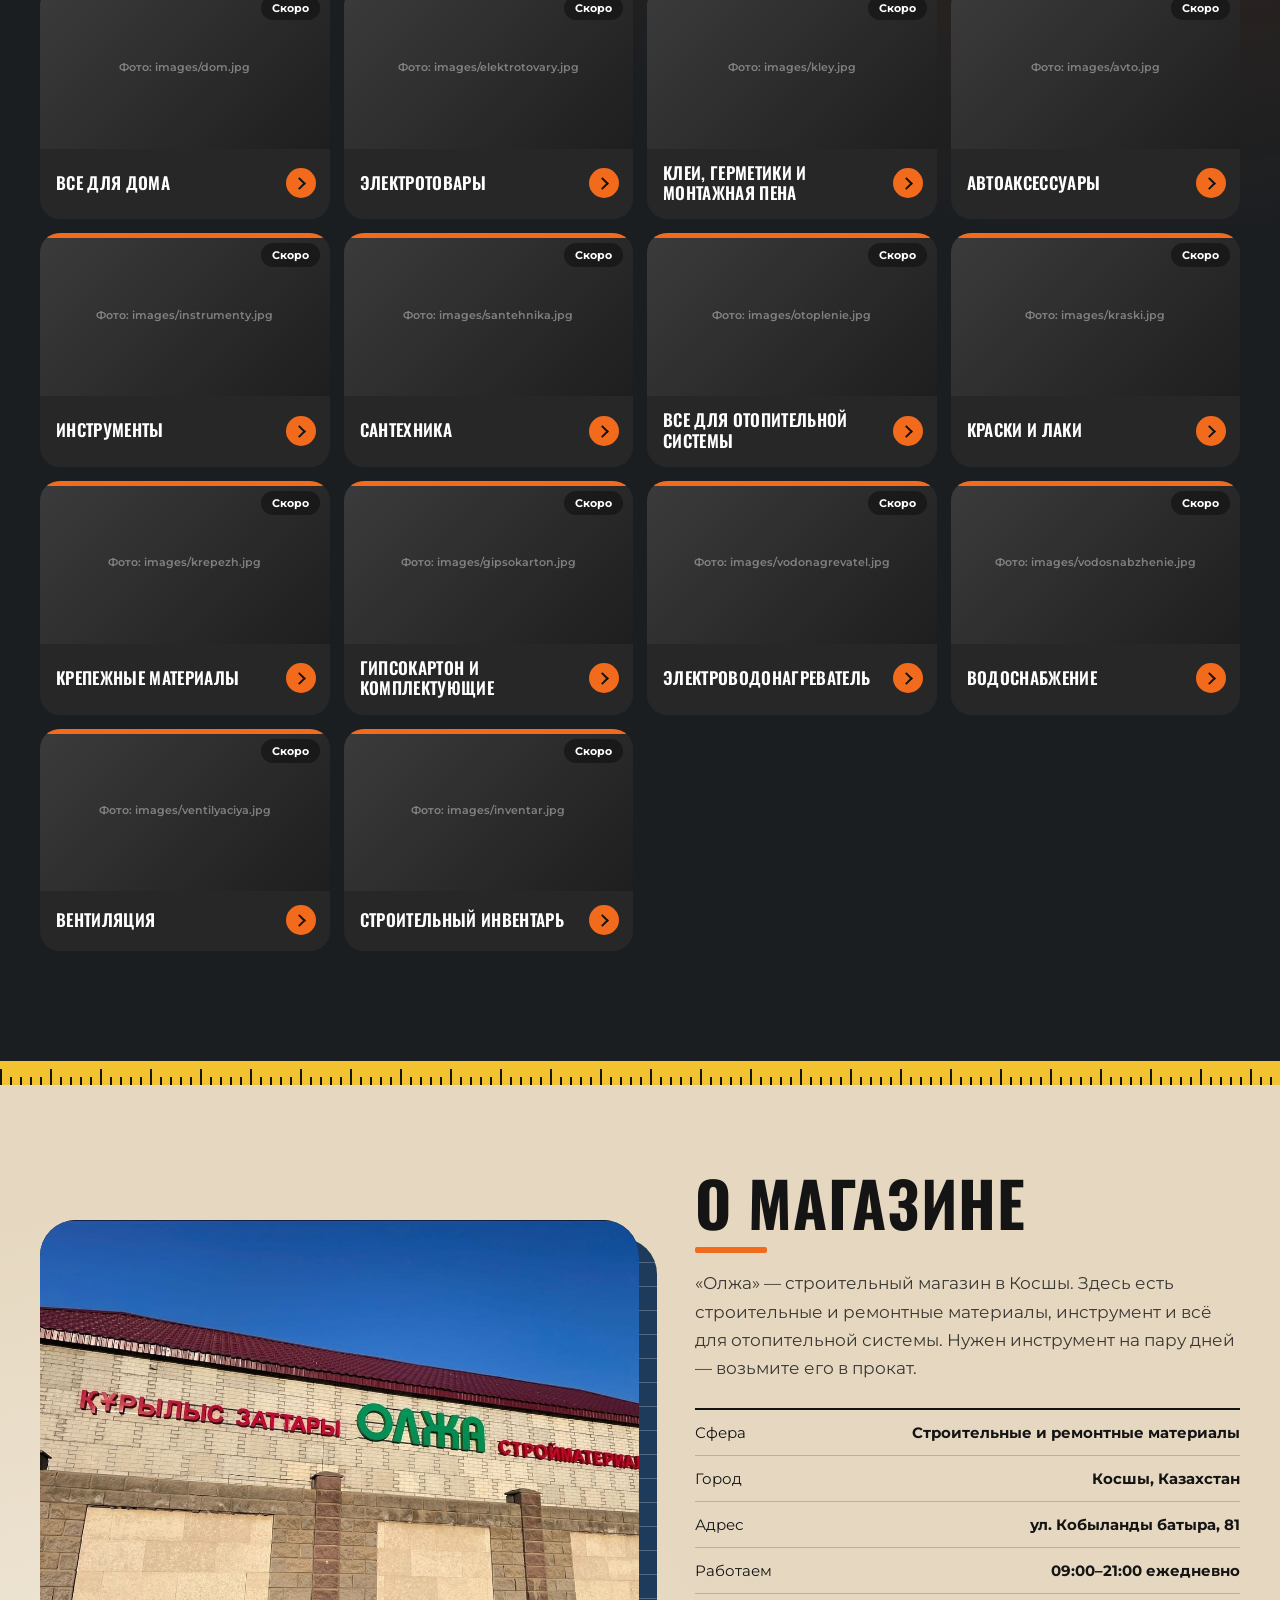
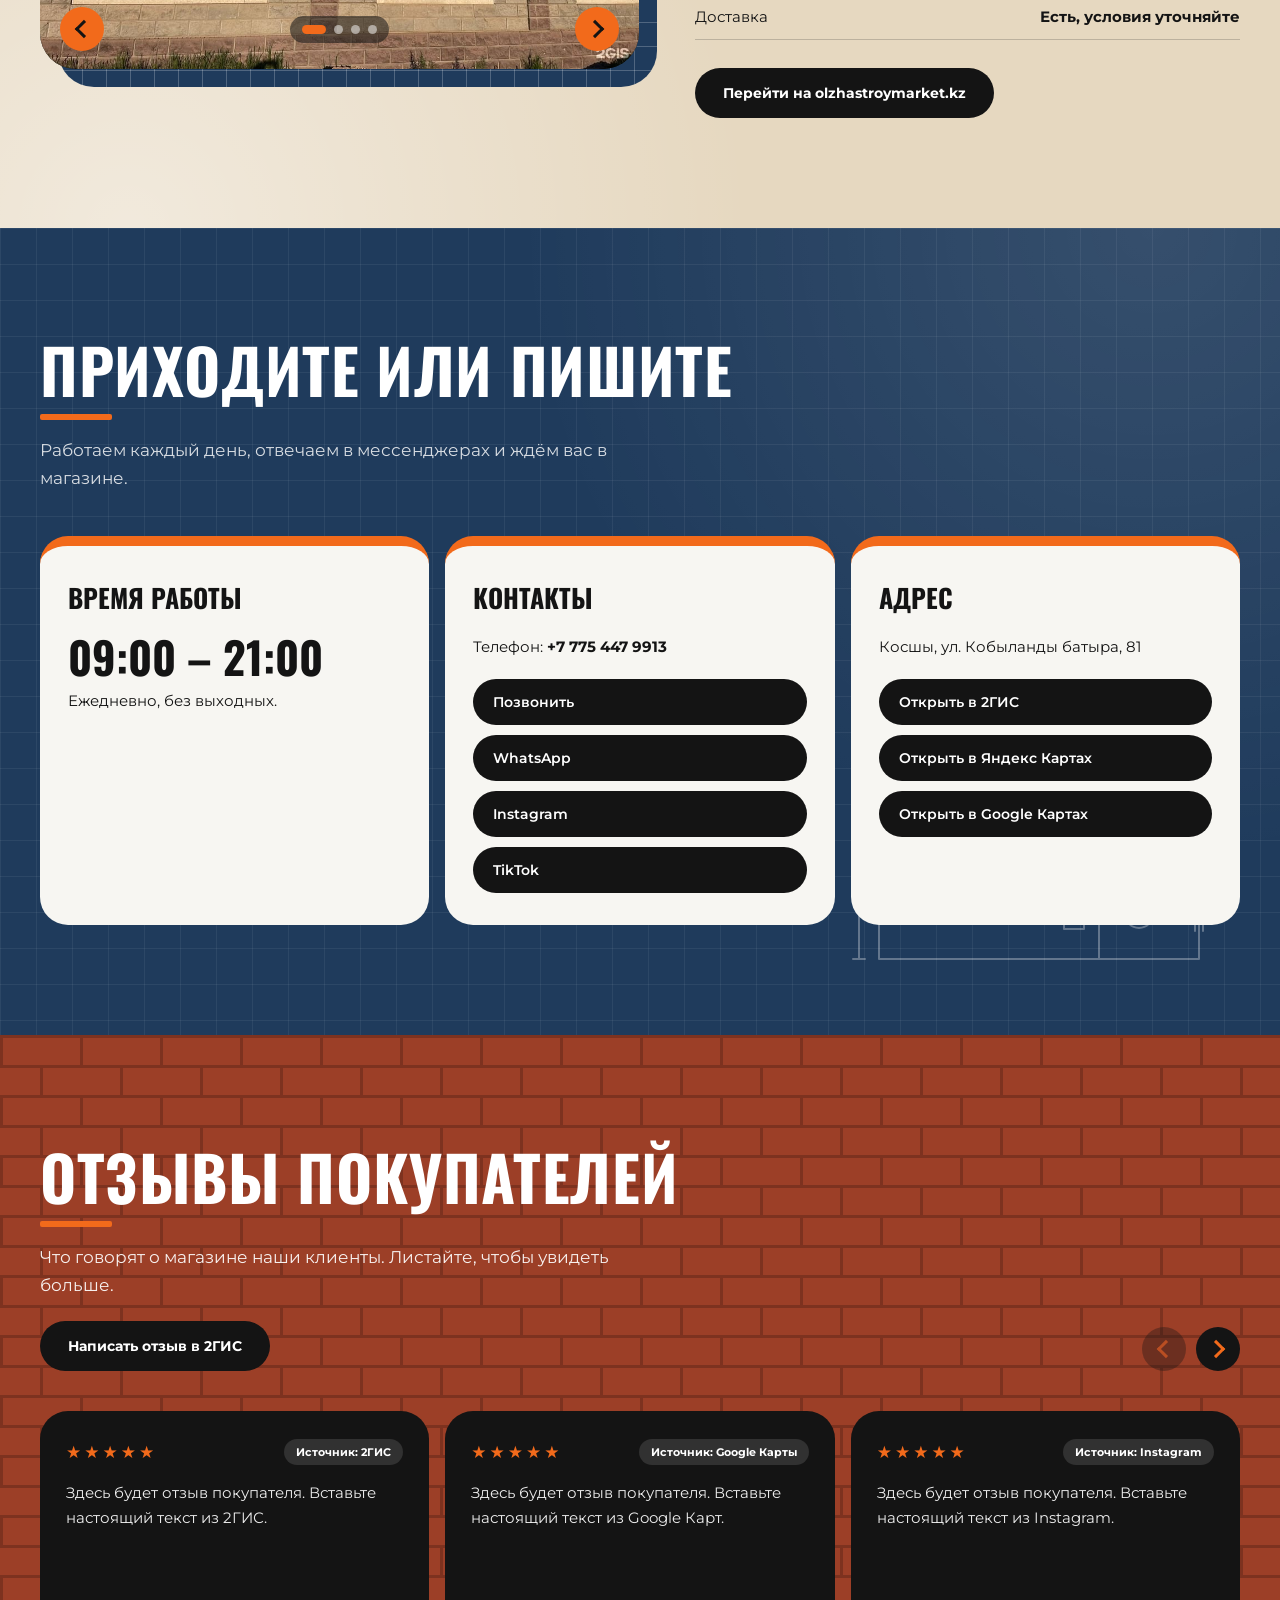
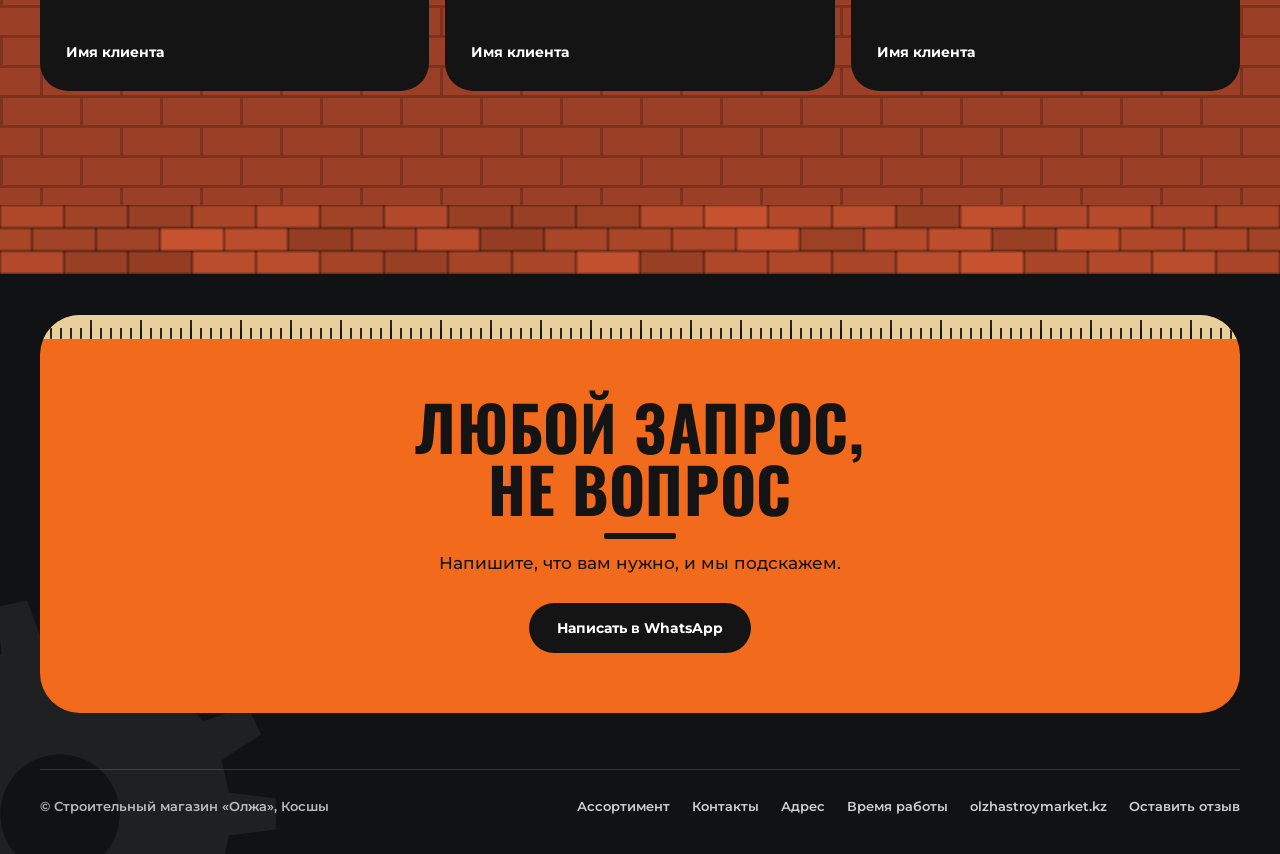
==== commit 1ef21c07: "Update index.html" ====
--- a/index.html
+++ b/index.html
@@ -516,6 +516,15 @@
   /* Короткая «балка» под заголовками разделов */
   h2::after { content: ""; display: block; width: 72px; height: 6px; margin-top: 14px; background: var(--accent); border-radius: 2px; }
   .cta-end h2::after { margin: 14px auto 0; background: var(--ink); }
+
+  /* ---------- Меню ассортимента: метки «Скоро» ---------- */
+  .dd-menu a.is-soon { opacity: .6; }
+  .dd-menu a.is-soon:hover { opacity: 1; }
+  .m-sub a.is-soon { color: #fff; opacity: .6; }
+  .has-dd.open > .m-sub { max-height: 1100px; }
+  .card .thumb .tag { position: absolute; top: 10px; right: 10px; z-index: 2; font: 700 11px var(--body); padding: 5px 11px; border-radius: 999px; }
+  .card .thumb .tag.ready { background: var(--accent); color: var(--ink); }
+  .card .thumb .tag.soon { background: rgba(20,20,20,.72); color: #fff; }
 </style>
 <script type="application/ld+json">
 {
@@ -566,15 +575,23 @@
       },
       {
         "@type": "OfferCatalog",
+        "name": "Сухие смеси"
+      },
+      {
+        "@type": "OfferCatalog",
+        "name": "Все для дома"
+      },
+      {
+        "@type": "OfferCatalog",
+        "name": "Электротовары"
+      },
+      {
+        "@type": "OfferCatalog",
         "name": "Клеи, герметики и монтажная пена"
       },
       {
         "@type": "OfferCatalog",
-        "name": "Автоакссесуары"
-      },
-      {
-        "@type": "OfferCatalog",
-        "name": "Сухие смеси"
+        "name": "Автоаксессуары"
       },
       {
         "@type": "OfferCatalog",
@@ -599,6 +616,22 @@
       {
         "@type": "OfferCatalog",
         "name": "Гипсокартон и комплектующие"
+      },
+      {
+        "@type": "OfferCatalog",
+        "name": "Электроводонагреватель"
+      },
+      {
+        "@type": "OfferCatalog",
+        "name": "Водоснабжение"
+      },
+      {
+        "@type": "OfferCatalog",
+        "name": "Вентиляция"
+      },
+      {
+        "@type": "OfferCatalog",
+        "name": "Строительный инвентарь"
       }
     ]
   }
@@ -617,19 +650,25 @@
   <ul class="nav-links">
     <li class="has-dd" id="ddDesktop">
       <button class="dd-toggle" type="button" aria-expanded="false">Наш ассортимент</button>
-      <ul class="dd-menu">
-        <li><a href="eurocubes.html">Еврокубы и разные емкости</a></li>
-        <li><a href="https://olzhastroymarket.kz/arenda.html">Прокат инструментов</a></li>
-        <li><a href="metal.html">Металлы</a></li>
-        <li><a href="https://olzhastroymarket.kz/#">Клеи, герметики и монтажная пена</a></li>
-        <li><a href="https://olzhastroymarket.kz/#">Автоакссесуары</a></li>
-        <li><a href="sukhie-smesi.html">Сухие смеси</a></li>
-        <li><a href="https://olzhastroymarket.kz/#">Инструменты</a></li>
-        <li><a href="https://olzhastroymarket.kz/#">Сантехника</a></li>
-        <li><a href="https://olzhastroymarket.kz/#">Все для отопительной системы</a></li>
-        <li><a href="https://olzhastroymarket.kz/#">Краски и лаки</a></li>
-        <li><a href="https://olzhastroymarket.kz/#">Крепежные материалы</a></li>
-        <li><a href="https://olzhastroymarket.kz/#">Гипсокартон и комплектующие</a></li>
+      <ul class="dd-menu" data-sections>
+        <li><a href="eurocubes.html" data-section="Еврокубы и разные емкости">Еврокубы и разные емкости</a></li>
+        <li><a href="arenda.html" data-section="Прокат инструментов">Прокат инструментов</a></li>
+        <li><a href="metal.html" data-section="Металлы">Металлы</a></li>
+        <li><a href="sukhie-smesi.html" data-section="Сухие смеси">Сухие смеси</a></li>
+        <li><a href="#" data-section="Все для дома">Все для дома</a></li>
+        <li><a href="#" data-section="Электротовары">Электротовары</a></li>
+        <li><a href="#" data-section="Клеи, герметики и монтажная пена">Клеи, герметики и монтажная пена</a></li>
+        <li><a href="#" data-section="Автоаксессуары">Автоаксессуары</a></li>
+        <li><a href="#" data-section="Инструменты">Инструменты</a></li>
+        <li><a href="#" data-section="Сантехника">Сантехника</a></li>
+        <li><a href="#" data-section="Все для отопительной системы">Все для отопительной системы</a></li>
+        <li><a href="#" data-section="Краски и лаки">Краски и лаки</a></li>
+        <li><a href="#" data-section="Крепежные материалы">Крепежные материалы</a></li>
+        <li><a href="#" data-section="Гипсокартон и комплектующие">Гипсокартон и комплектующие</a></li>
+        <li><a href="#" data-section="Электроводонагреватель">Электроводонагреватель</a></li>
+        <li><a href="#" data-section="Водоснабжение">Водоснабжение</a></li>
+        <li><a href="#" data-section="Вентиляция">Вентиляция</a></li>
+        <li><a href="#" data-section="Строительный инвентарь">Строительный инвентарь</a></li>
       </ul>
     </li>
     <li><a href="#contacts">Контакты</a></li>
@@ -647,19 +686,25 @@
   <ul class="mobile-menu" id="mobileMenu">
     <li class="has-dd" id="ddMobile">
       <button class="dd-toggle" type="button" aria-expanded="false">Наш ассортимент</button>
-      <ul class="m-sub">
-        <li><a href="eurocubes.html">Еврокубы и разные емкости</a></li>
-        <li><a href="arenda.html">Прокат инструментов</a></li>
-        <li><a href="metal.html">Металлы</a></li>
-        <li><a href="https://olzhastroymarket.kz/#">Клеи, герметики и монтажная пена</a></li>
-        <li><a href="https://olzhastroymarket.kz/#">Автоакссесуары</a></li>
-        <li><a href="sukhie-smesi.html">Сухие смеси</a></li>
-        <li><a href="https://olzhastroymarket.kz/#">Инструменты</a></li>
-        <li><a href="https://olzhastroymarket.kz/#">Сантехника</a></li>
-        <li><a href="https://olzhastroymarket.kz/#">Все для отопительной системы</a></li>
-        <li><a href="https://olzhastroymarket.kz/#">Краски и лаки</a></li>
-        <li><a href="https://olzhastroymarket.kz/#">Крепежные материалы</a></li>
-        <li><a href="https://olzhastroymarket.kz/#">Гипсокартон и комплектующие</a></li>
+      <ul class="m-sub" data-sections>
+        <li><a href="eurocubes.html" data-section="Еврокубы и разные емкости">Еврокубы и разные емкости</a></li>
+        <li><a href="arenda.html" data-section="Прокат инструментов">Прокат инструментов</a></li>
+        <li><a href="metal.html" data-section="Металлы">Металлы</a></li>
+        <li><a href="sukhie-smesi.html" data-section="Сухие смеси">Сухие смеси</a></li>
+        <li><a href="#" data-section="Все для дома">Все для дома</a></li>
+        <li><a href="#" data-section="Электротовары">Электротовары</a></li>
+        <li><a href="#" data-section="Клеи, герметики и монтажная пена">Клеи, герметики и монтажная пена</a></li>
+        <li><a href="#" data-section="Автоаксессуары">Автоаксессуары</a></li>
+        <li><a href="#" data-section="Инструменты">Инструменты</a></li>
+        <li><a href="#" data-section="Сантехника">Сантехника</a></li>
+        <li><a href="#" data-section="Все для отопительной системы">Все для отопительной системы</a></li>
+        <li><a href="#" data-section="Краски и лаки">Краски и лаки</a></li>
+        <li><a href="#" data-section="Крепежные материалы">Крепежные материалы</a></li>
+        <li><a href="#" data-section="Гипсокартон и комплектующие">Гипсокартон и комплектующие</a></li>
+        <li><a href="#" data-section="Электроводонагреватель">Электроводонагреватель</a></li>
+        <li><a href="#" data-section="Водоснабжение">Водоснабжение</a></li>
+        <li><a href="#" data-section="Вентиляция">Вентиляция</a></li>
+        <li><a href="#" data-section="Строительный инвентарь">Строительный инвентарь</a></li>
       </ul>
     </li>
     <li><a href="#contacts">Контакты</a></li>
@@ -696,26 +741,35 @@
     </div>
   </header>
 
+  <div class="fx-marquee-wrap" aria-hidden="true"><div class="fx-marquee"><div class="fx-track"><span>Любой запрос, не вопрос</span><i></i><span>Еврокубы и ёмкости</span><i></i><span>Металлы</span><i></i><span>Сухие смеси</span><i></i><span>Прокат инструментов</span><i></i><span>Сантехника</span><i></i><span>Всё для отопления</span><i></i><span>Краски и лаки</span><i></i><span>Крепёж</span><i></i><span>Гипсокартон</span><i></i><span>Любой запрос, не вопрос</span><i></i><span>Еврокубы и ёмкости</span><i></i><span>Металлы</span><i></i><span>Сухие смеси</span><i></i><span>Прокат инструментов</span><i></i><span>Сантехника</span><i></i><span>Всё для отопления</span><i></i><span>Краски и лаки</span><i></i><span>Крепёж</span><i></i><span>Гипсокартон</span><i></i></div></div></div>
+
+
   <!-- ============ 2. АССОРТИМЕНТ (графит) ============ -->
   <section class="band band-dark" id="assortment">
     <div class="wrap">
       <div class="reveal">
         <h2>Наш ассортимент</h2>
-        <p class="lead">Двенадцать направлений для стройки, ремонта и отопления. Не нашли нужное — напишите, подскажем.</p>
+        <p class="lead">Все направления магазина в одном месте. Готовые разделы открываются сразу, остальные скоро появятся на сайте. Не нашли нужное — напишите, подскажем.</p>
       </div>
-      <div class="cards">
-        <a class="card reveal" href="eurocubes.html"><span class="thumb"><img src="images/eurocubes.jpg" alt="Еврокубы и разные емкости" loading="lazy" onerror="this.remove()"><span>Фото: images/eurocubes.jpg</span></span><span class="card-body"><h3>Еврокубы и разные емкости</h3><i></i></span></a>
-        <a class="card reveal" href="arenda.html"><span class="thumb"><img src="images/arenda.jpg" alt="Прокат инструментов" loading="lazy" onerror="this.remove()"><span>Фото: images/arenda.jpg</span></span><span class="card-body"><h3>Прокат инструментов</h3><i></i></span></a>
-        <a class="card reveal" href="metal.html"><span class="thumb"><img src="images/metal.jpg" alt="Металлы" loading="lazy" onerror="this.remove()"><span>Фото: images/metal.jpg</span></span><span class="card-body"><h3>Металлы</h3><i></i></span></a>
-        <a class="card reveal" href="https://olzhastroymarket.kz/#"><span class="thumb"><img src="images/kley.jpg" alt="Клеи, герметики и монтажная пена" loading="lazy" onerror="this.remove()"><span>Фото: images/kley.jpg</span></span><span class="card-body"><h3>Клеи, герметики и монтажная пена</h3><i></i></span></a>
-        <a class="card reveal" href="https://olzhastroymarket.kz/#"><span class="thumb"><img src="images/avto.jpg" alt="Автоакссесуары" loading="lazy" onerror="this.remove()"><span>Фото: images/avto.jpg</span></span><span class="card-body"><h3>Автоакссесуары</h3><i></i></span></a>
-        <a class="card reveal" href="sukhie-smesi.html"><span class="thumb"><img src="images/smesi.jpg" alt="Сухие смеси" loading="lazy" onerror="this.remove()"><span>Фото: images/smesi.jpg</span></span><span class="card-body"><h3>Сухие смеси</h3><i></i></span></a>
-        <a class="card reveal" href="https://olzhastroymarket.kz/#"><span class="thumb"><img src="images/instrumenty.jpg" alt="Инструменты" loading="lazy" onerror="this.remove()"><span>Фото: images/instrumenty.jpg</span></span><span class="card-body"><h3>Инструменты</h3><i></i></span></a>
-        <a class="card reveal" href="https://olzhastroymarket.kz/#"><span class="thumb"><img src="images/santehnika.jpg" alt="Сантехника" loading="lazy" onerror="this.remove()"><span>Фото: images/santehnika.jpg</span></span><span class="card-body"><h3>Сантехника</h3><i></i></span></a>
-        <a class="card reveal" href="https://olzhastroymarket.kz/#"><span class="thumb"><img src="images/otoplenie.jpg" alt="Все для отопительной системы" loading="lazy" onerror="this.remove()"><span>Фото: images/otoplenie.jpg</span></span><span class="card-body"><h3>Все для отопительной системы</h3><i></i></span></a>
-        <a class="card reveal" href="https://olzhastroymarket.kz/#"><span class="thumb"><img src="images/kraski.jpg" alt="Краски и лаки" loading="lazy" onerror="this.remove()"><span>Фото: images/kraski.jpg</span></span><span class="card-body"><h3>Краски и лаки</h3><i></i></span></a>
-        <a class="card reveal" href="https://olzhastroymarket.kz/#"><span class="thumb"><img src="images/krepezh.jpg" alt="Крепежные материалы" loading="lazy" onerror="this.remove()"><span>Фото: images/krepezh.jpg</span></span><span class="card-body"><h3>Крепежные материалы</h3><i></i></span></a>
-        <a class="card reveal" href="https://olzhastroymarket.kz/#"><span class="thumb"><img src="images/gipsokarton.jpg" alt="Гипсокартон и комплектующие" loading="lazy" onerror="this.remove()"><span>Фото: images/gipsokarton.jpg</span></span><span class="card-body"><h3>Гипсокартон и комплектующие</h3><i></i></span></a>
+      <div class="cards" data-sections>
+        <a class="card reveal" href="eurocubes.html" data-section="Еврокубы и разные емкости"><span class="thumb"><img src="images/eurocubes.jpg" alt="Еврокубы и разные емкости" loading="lazy" onerror="this.remove()"><span>Фото: images/eurocubes.jpg</span></span><span class="card-body"><h3>Еврокубы и разные емкости</h3><i></i></span></a>
+        <a class="card reveal" href="arenda.html" data-section="Прокат инструментов"><span class="thumb"><img src="images/arenda.jpg" alt="Прокат инструментов" loading="lazy" onerror="this.remove()"><span>Фото: images/arenda.jpg</span></span><span class="card-body"><h3>Прокат инструментов</h3><i></i></span></a>
+        <a class="card reveal" href="metal.html" data-section="Металлы"><span class="thumb"><img src="images/metal.jpg" alt="Металлы" loading="lazy" onerror="this.remove()"><span>Фото: images/metal.jpg</span></span><span class="card-body"><h3>Металлы</h3><i></i></span></a>
+        <a class="card reveal" href="sukhie-smesi.html" data-section="Сухие смеси"><span class="thumb"><img src="images/smesi.jpg" alt="Сухие смеси" loading="lazy" onerror="this.remove()"><span>Фото: images/smesi.jpg</span></span><span class="card-body"><h3>Сухие смеси</h3><i></i></span></a>
+        <a class="card reveal" href="#" data-section="Все для дома"><span class="thumb"><img src="images/dom.jpg" alt="Все для дома" loading="lazy" onerror="this.remove()"><span>Фото: images/dom.jpg</span></span><span class="card-body"><h3>Все для дома</h3><i></i></span></a>
+        <a class="card reveal" href="#" data-section="Электротовары"><span class="thumb"><img src="images/elektrotovary.jpg" alt="Электротовары" loading="lazy" onerror="this.remove()"><span>Фото: images/elektrotovary.jpg</span></span><span class="card-body"><h3>Электротовары</h3><i></i></span></a>
+        <a class="card reveal" href="#" data-section="Клеи, герметики и монтажная пена"><span class="thumb"><img src="images/kley.jpg" alt="Клеи, герметики и монтажная пена" loading="lazy" onerror="this.remove()"><span>Фото: images/kley.jpg</span></span><span class="card-body"><h3>Клеи, герметики и монтажная пена</h3><i></i></span></a>
+        <a class="card reveal" href="#" data-section="Автоаксессуары"><span class="thumb"><img src="images/avto.jpg" alt="Автоаксессуары" loading="lazy" onerror="this.remove()"><span>Фото: images/avto.jpg</span></span><span class="card-body"><h3>Автоаксессуары</h3><i></i></span></a>
+        <a class="card reveal" href="#" data-section="Инструменты"><span class="thumb"><img src="images/instrumenty.jpg" alt="Инструменты" loading="lazy" onerror="this.remove()"><span>Фото: images/instrumenty.jpg</span></span><span class="card-body"><h3>Инструменты</h3><i></i></span></a>
+        <a class="card reveal" href="#" data-section="Сантехника"><span class="thumb"><img src="images/santehnika.jpg" alt="Сантехника" loading="lazy" onerror="this.remove()"><span>Фото: images/santehnika.jpg</span></span><span class="card-body"><h3>Сантехника</h3><i></i></span></a>
+        <a class="card reveal" href="#" data-section="Все для отопительной системы"><span class="thumb"><img src="images/otoplenie.jpg" alt="Все для отопительной системы" loading="lazy" onerror="this.remove()"><span>Фото: images/otoplenie.jpg</span></span><span class="card-body"><h3>Все для отопительной системы</h3><i></i></span></a>
+        <a class="card reveal" href="#" data-section="Краски и лаки"><span class="thumb"><img src="images/kraski.jpg" alt="Краски и лаки" loading="lazy" onerror="this.remove()"><span>Фото: images/kraski.jpg</span></span><span class="card-body"><h3>Краски и лаки</h3><i></i></span></a>
+        <a class="card reveal" href="#" data-section="Крепежные материалы"><span class="thumb"><img src="images/krepezh.jpg" alt="Крепежные материалы" loading="lazy" onerror="this.remove()"><span>Фото: images/krepezh.jpg</span></span><span class="card-body"><h3>Крепежные материалы</h3><i></i></span></a>
+        <a class="card reveal" href="#" data-section="Гипсокартон и комплектующие"><span class="thumb"><img src="images/gipsokarton.jpg" alt="Гипсокартон и комплектующие" loading="lazy" onerror="this.remove()"><span>Фото: images/gipsokarton.jpg</span></span><span class="card-body"><h3>Гипсокартон и комплектующие</h3><i></i></span></a>
+        <a class="card reveal" href="#" data-section="Электроводонагреватель"><span class="thumb"><img src="images/vodonagrevatel.jpg" alt="Электроводонагреватель" loading="lazy" onerror="this.remove()"><span>Фото: images/vodonagrevatel.jpg</span></span><span class="card-body"><h3>Электроводонагреватель</h3><i></i></span></a>
+        <a class="card reveal" href="#" data-section="Водоснабжение"><span class="thumb"><img src="images/vodosnabzhenie.jpg" alt="Водоснабжение" loading="lazy" onerror="this.remove()"><span>Фото: images/vodosnabzhenie.jpg</span></span><span class="card-body"><h3>Водоснабжение</h3><i></i></span></a>
+        <a class="card reveal" href="#" data-section="Вентиляция"><span class="thumb"><img src="images/ventilyaciya.jpg" alt="Вентиляция" loading="lazy" onerror="this.remove()"><span>Фото: images/ventilyaciya.jpg</span></span><span class="card-body"><h3>Вентиляция</h3><i></i></span></a>
+        <a class="card reveal" href="#" data-section="Строительный инвентарь"><span class="thumb"><img src="images/inventar.jpg" alt="Строительный инвентарь" loading="lazy" onerror="this.remove()"><span>Фото: images/inventar.jpg</span></span><span class="card-body"><h3>Строительный инвентарь</h3><i></i></span></a>
       </div>
     </div>
   </section>
@@ -996,6 +1050,9 @@
   }, { threshold: .12 });
   document.querySelectorAll('.reveal').forEach(el => io.observe(el));
 </script>
+<script src="config.js"></script>
 <script src="cart.js" defer></script>
+<script src="soon.js" defer></script>
+<script src="fx.js" defer></script>
 </body>
 </html>
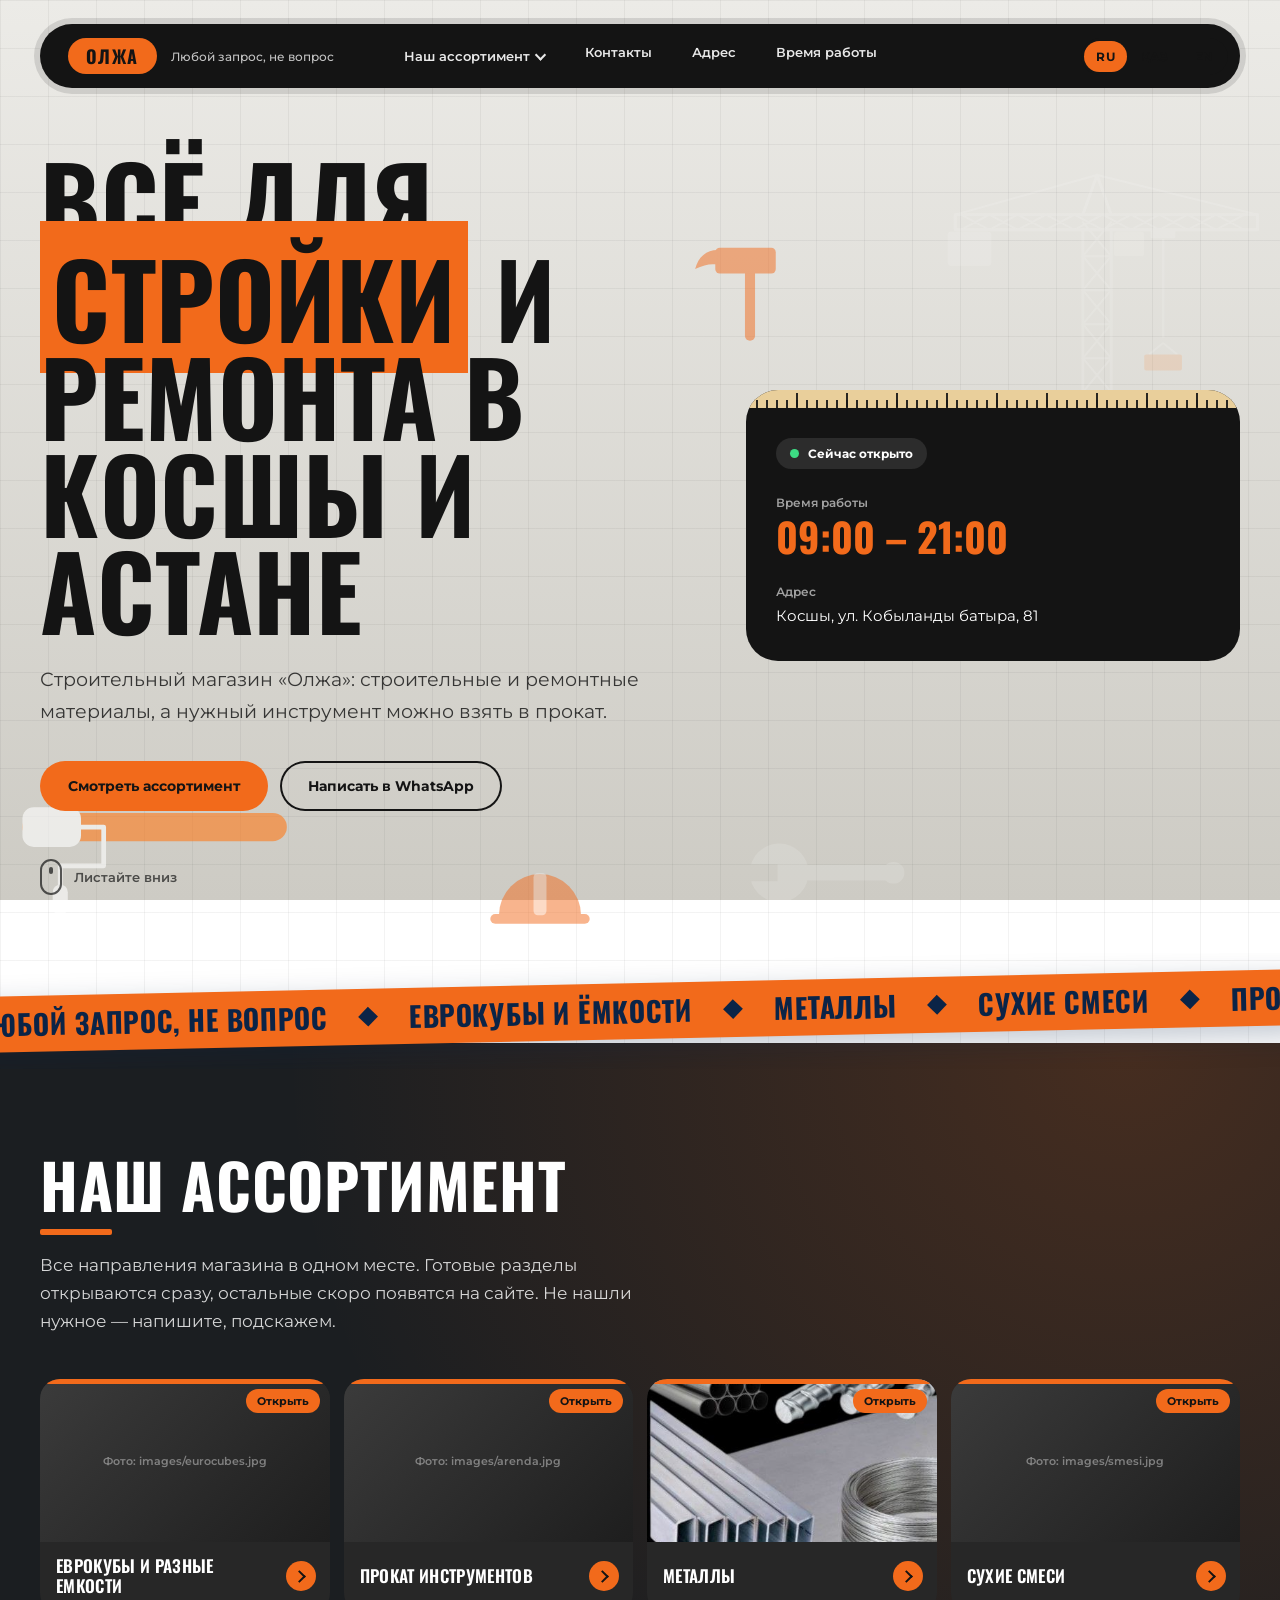
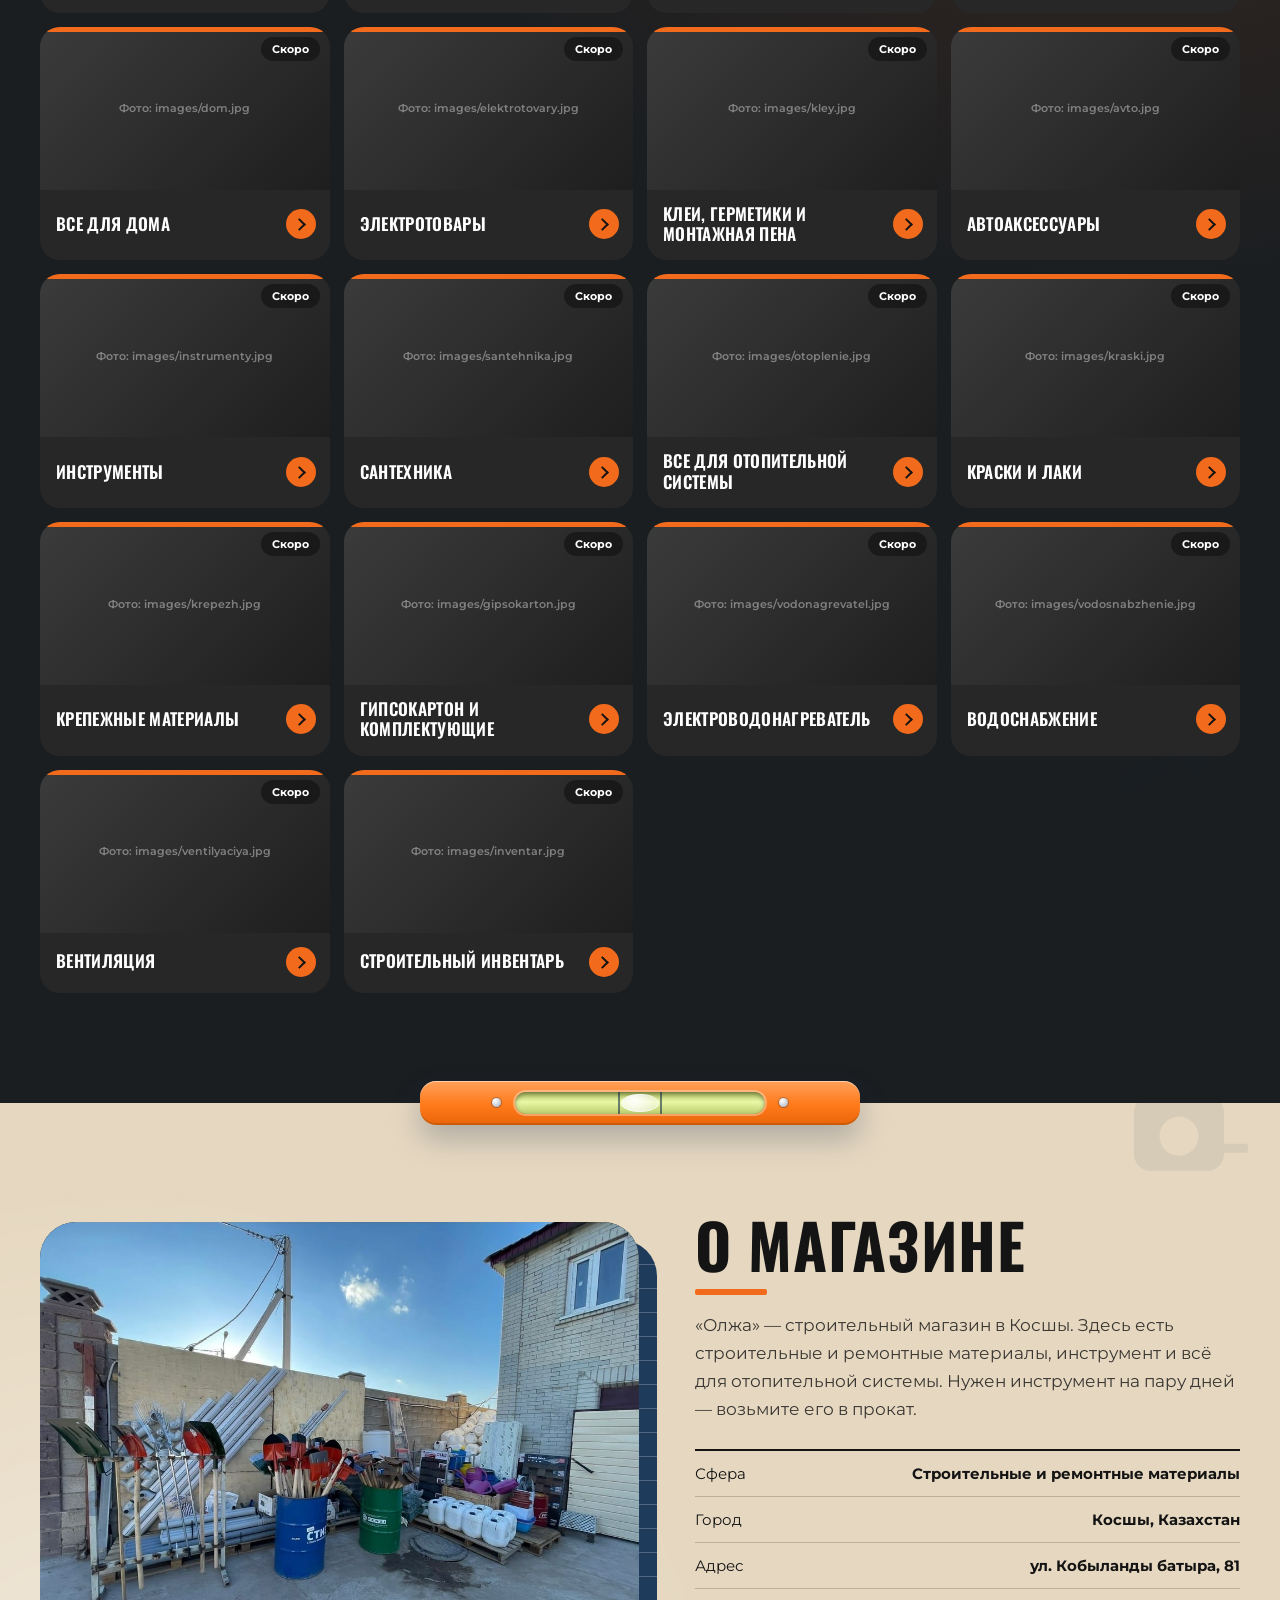
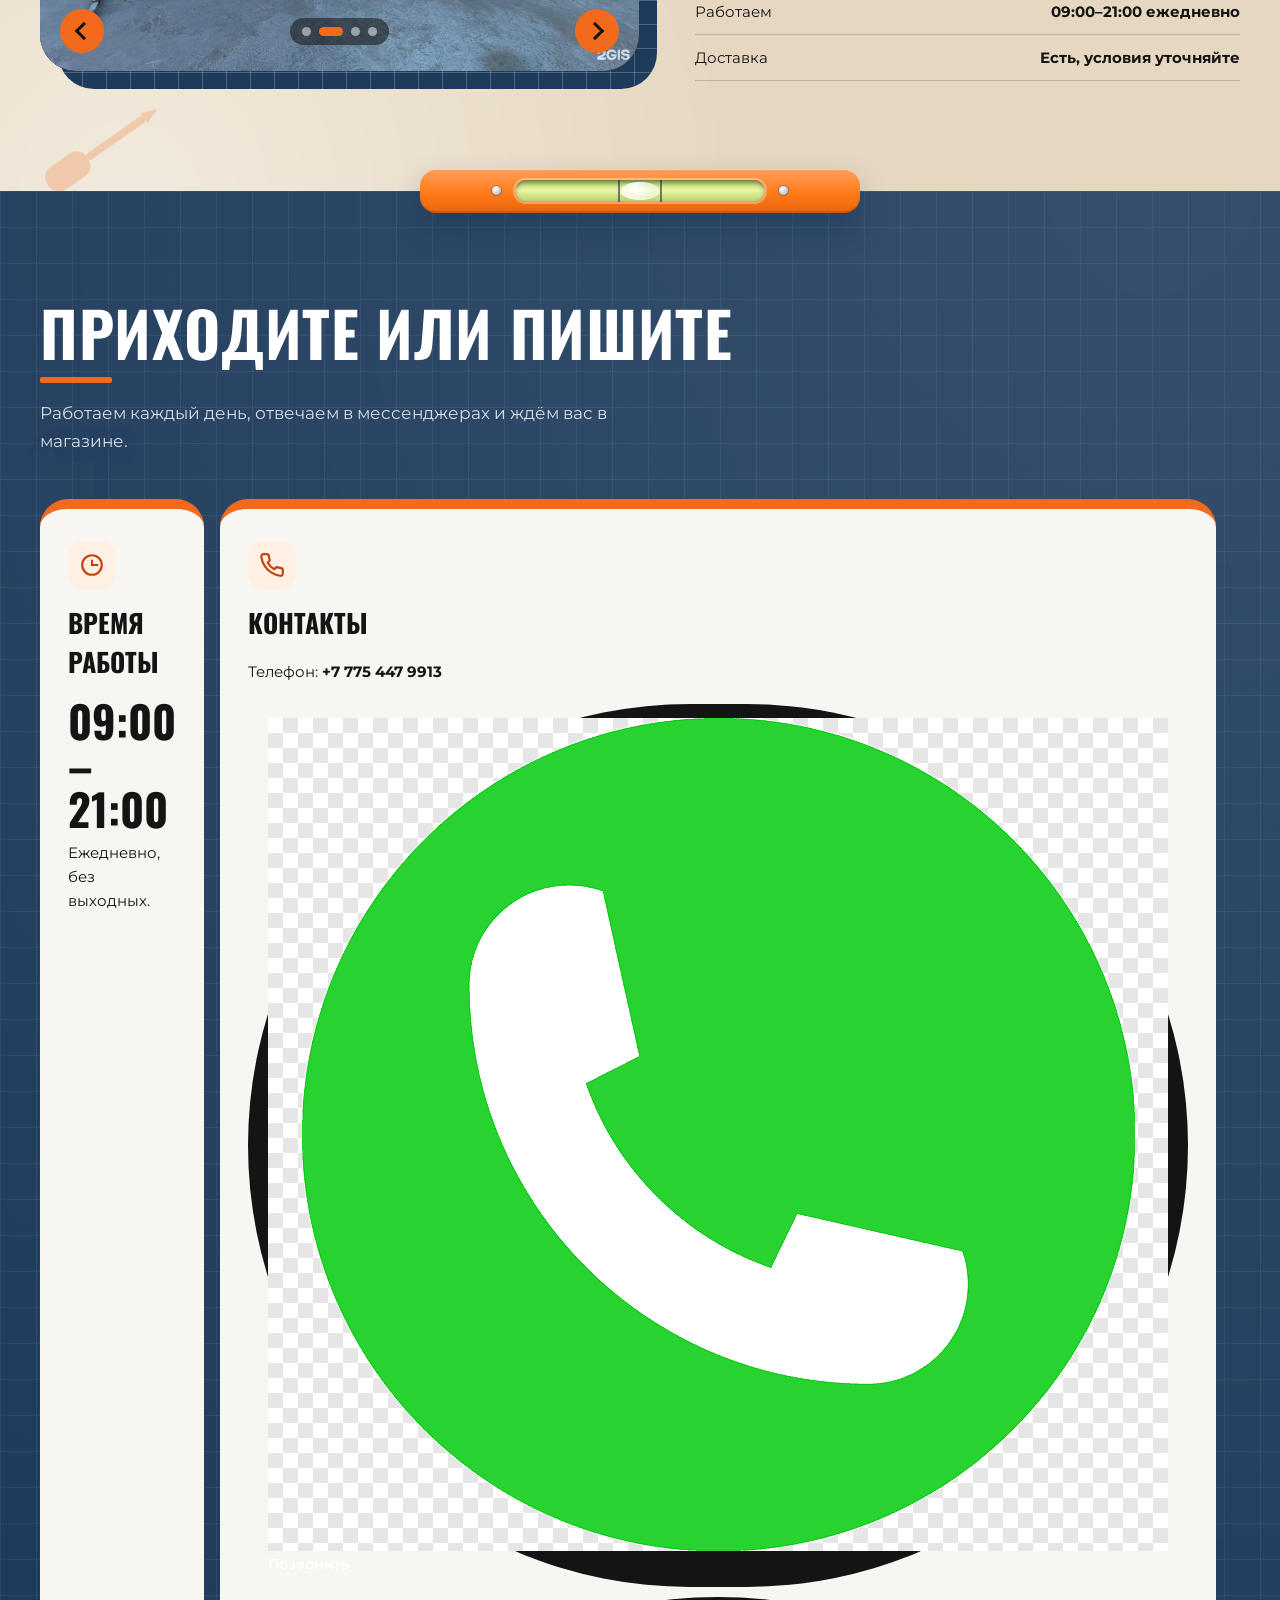
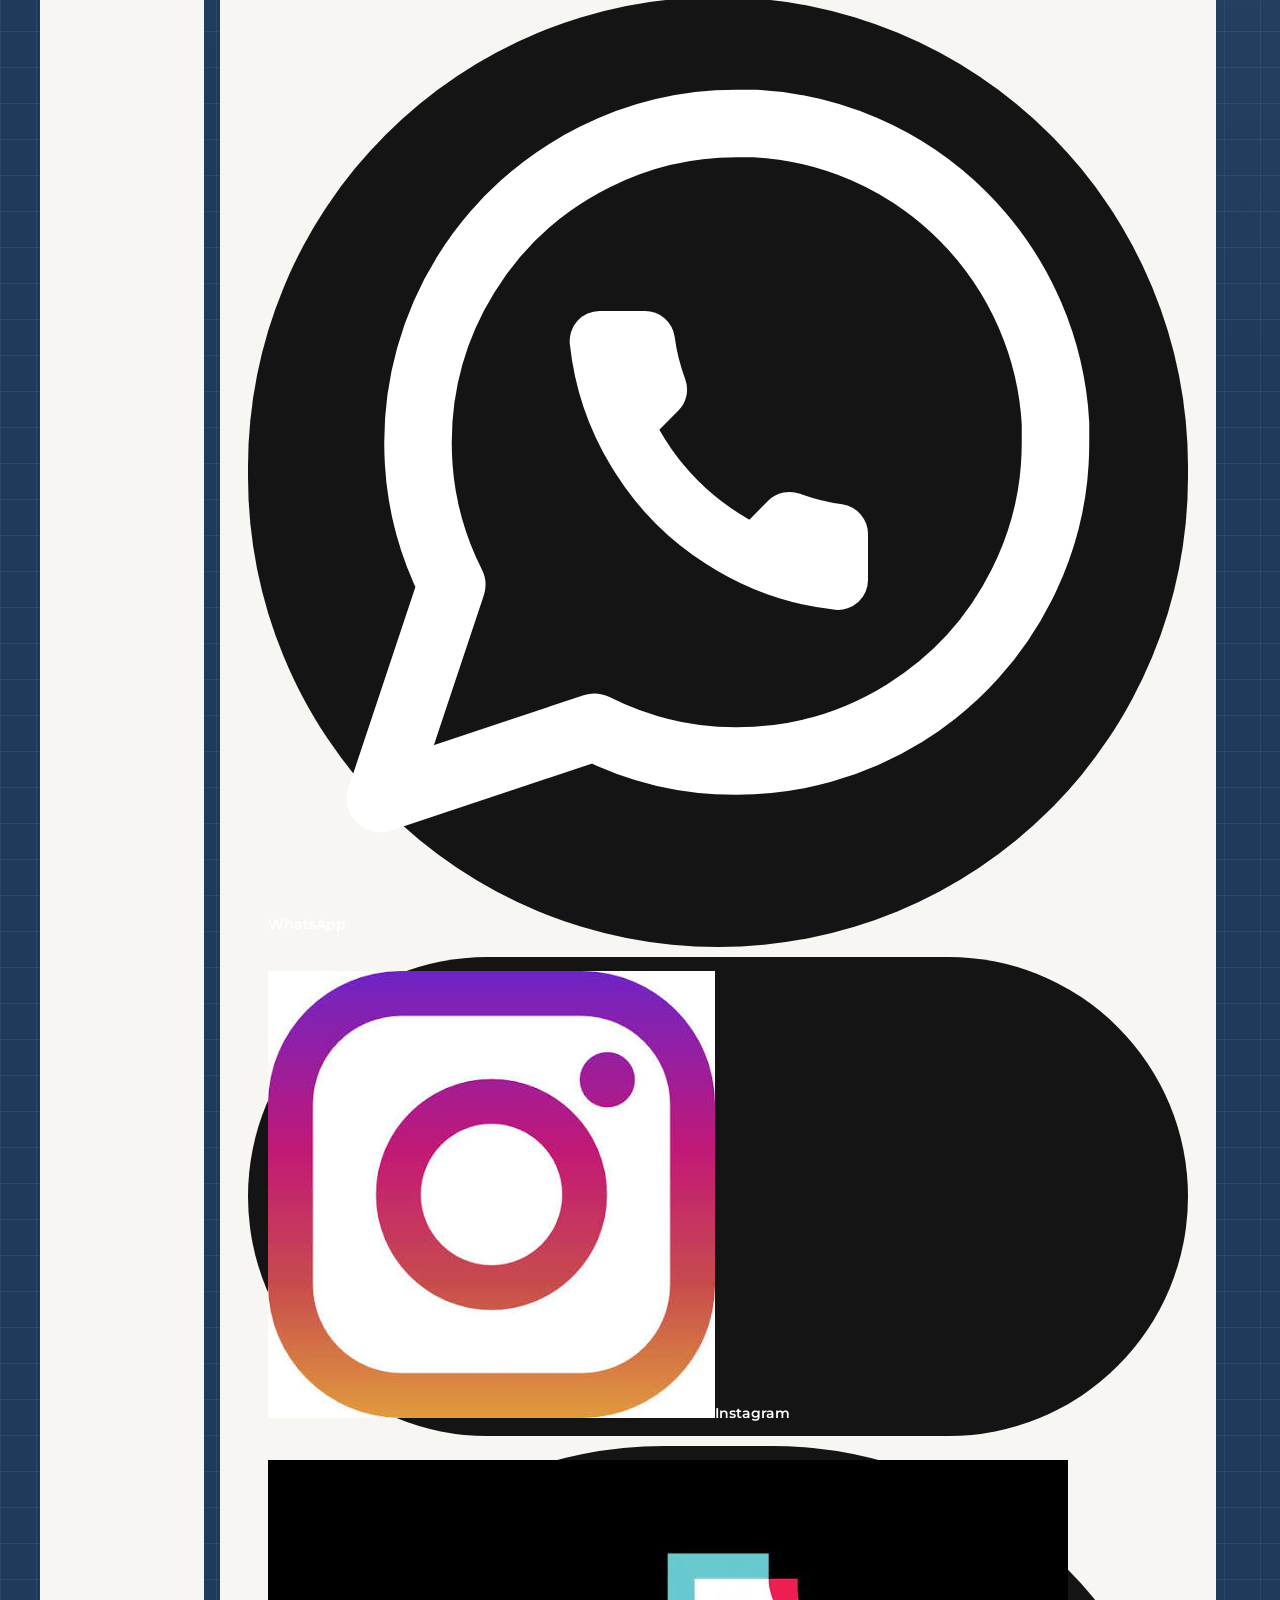
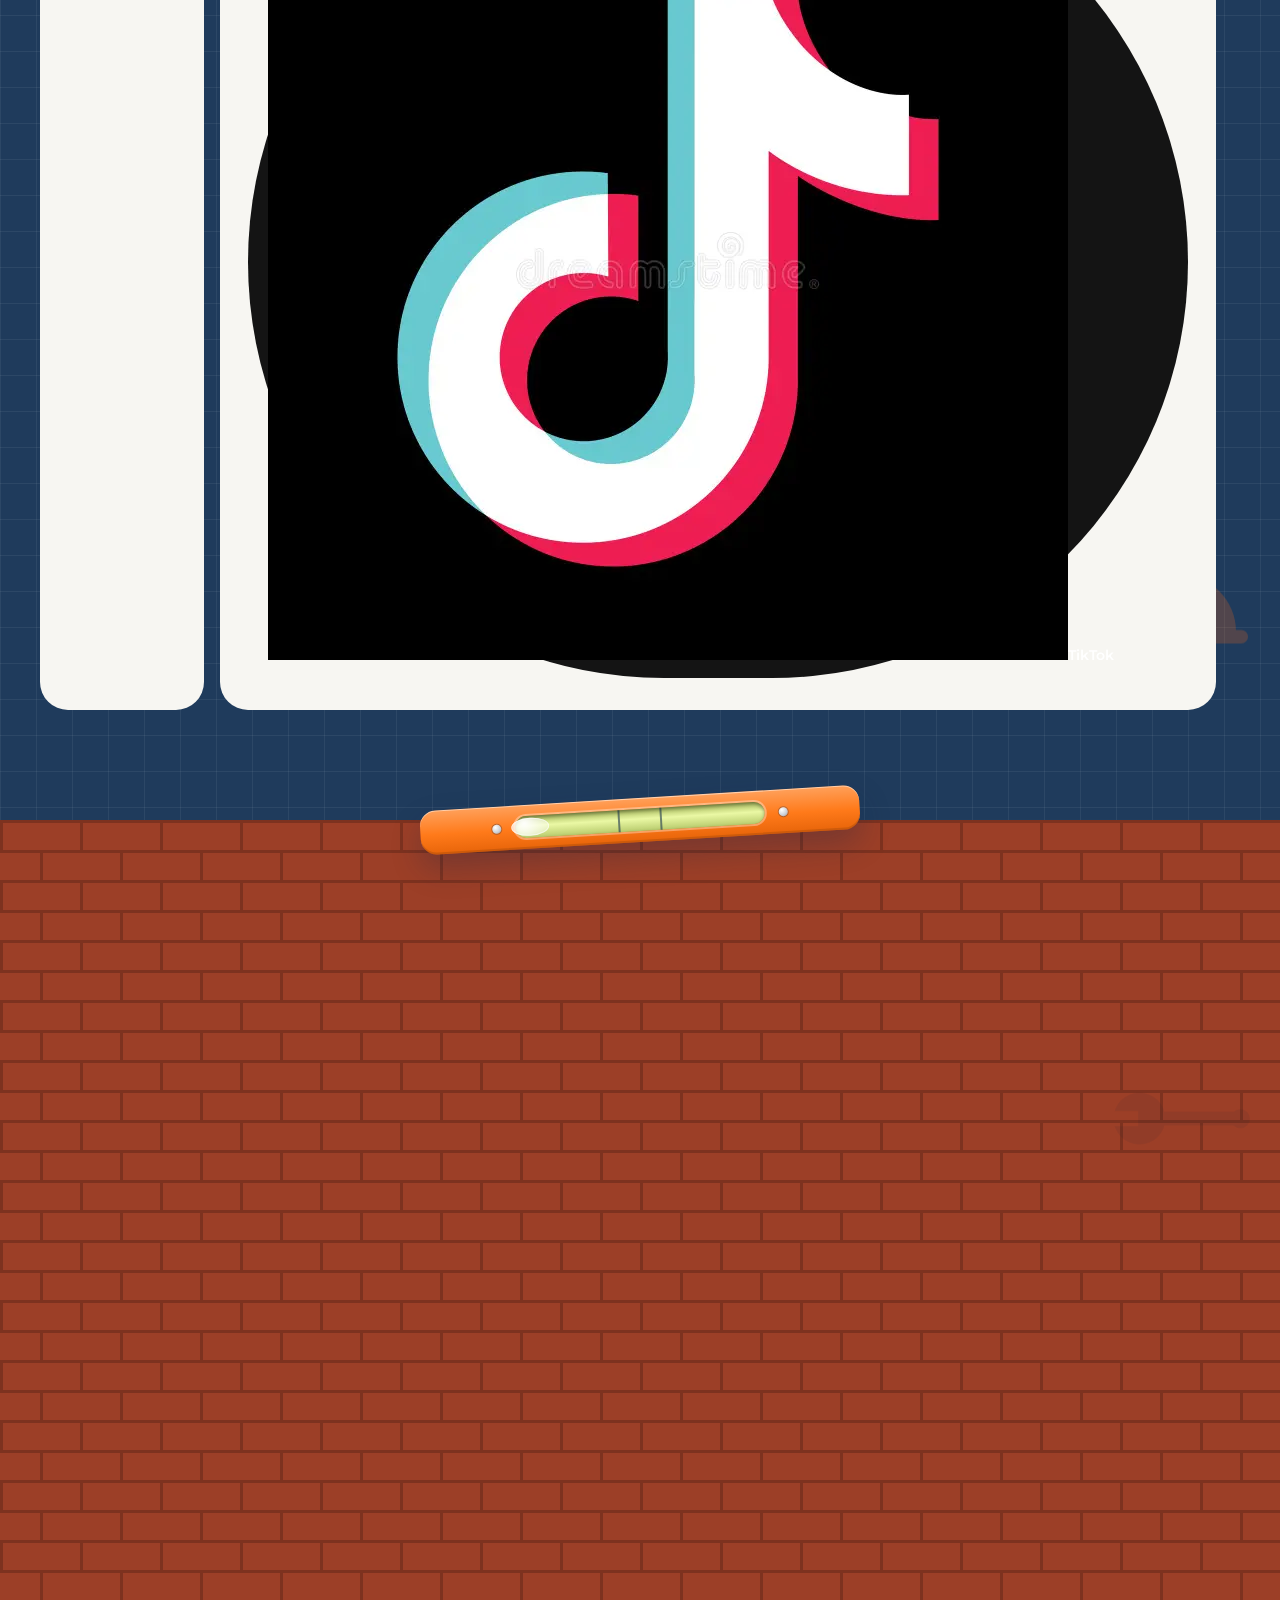
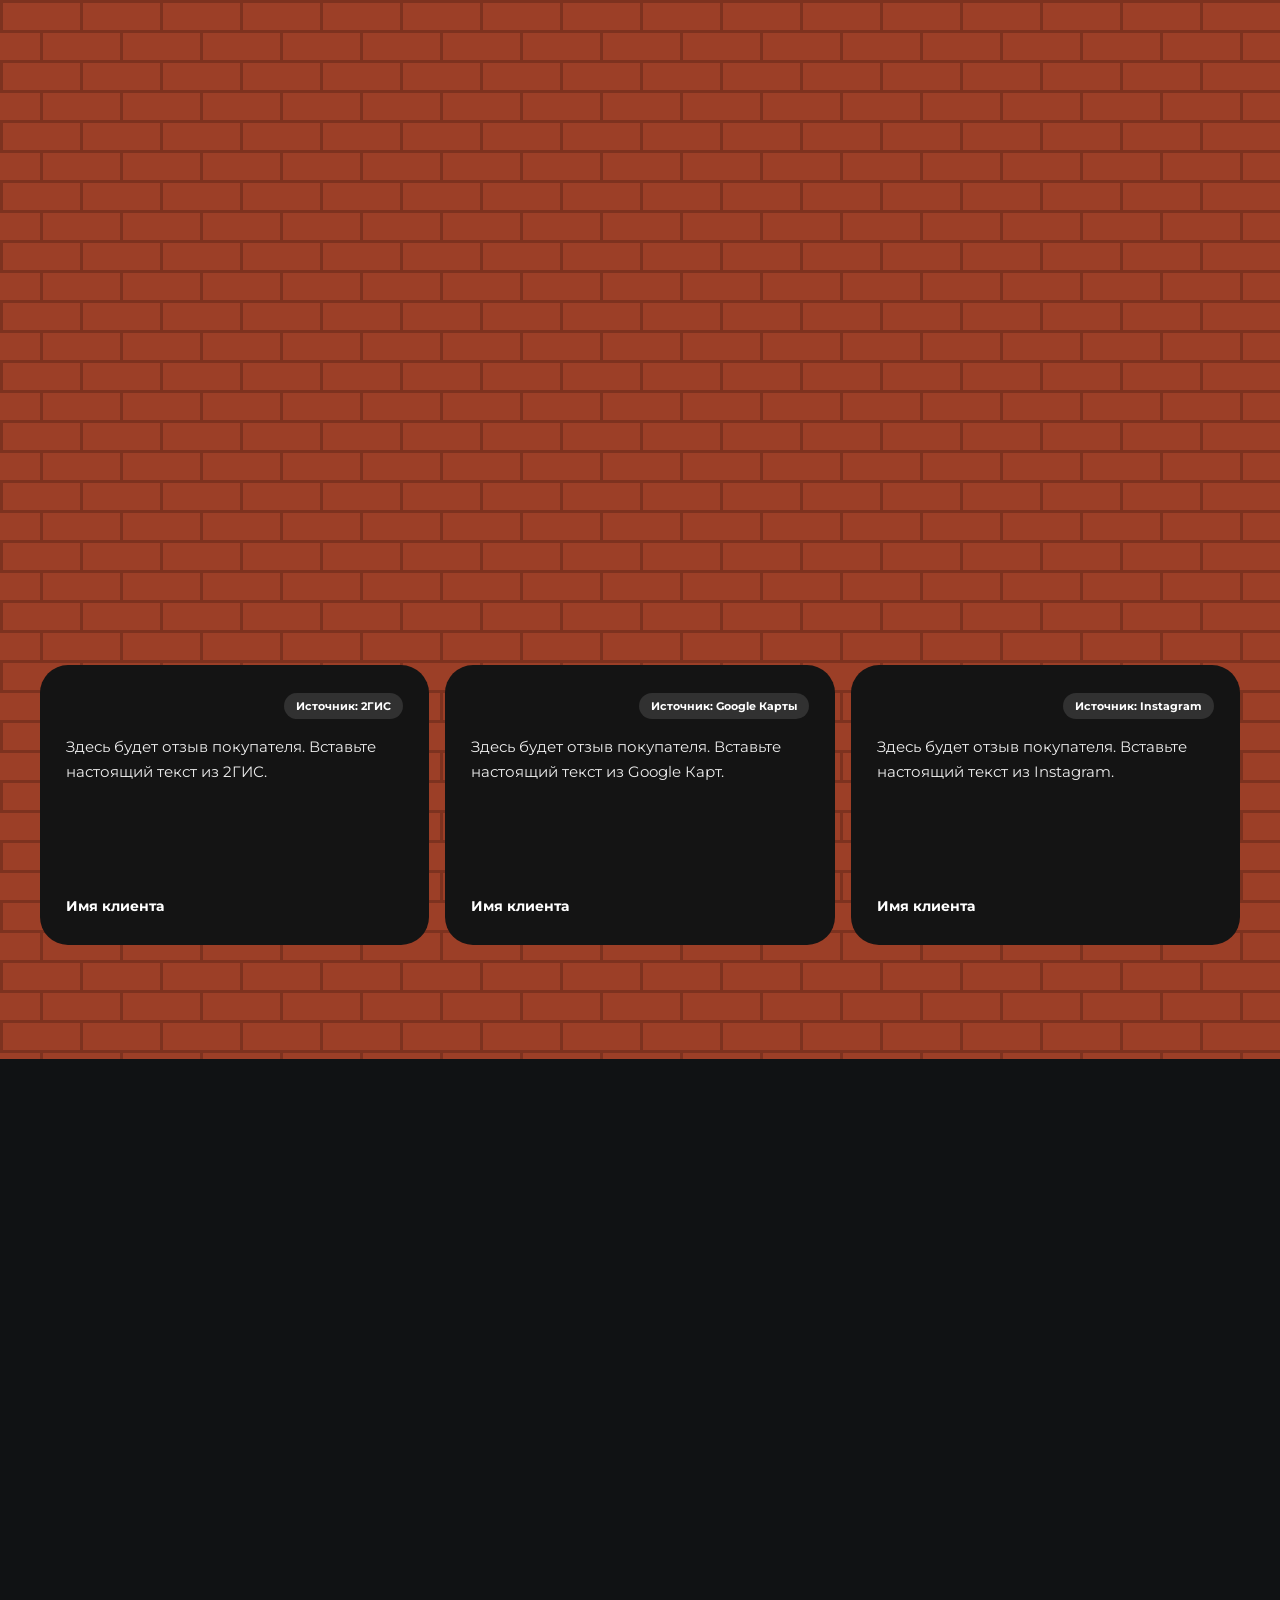
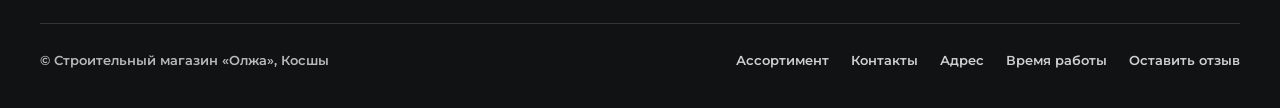
==== commit 7ced280d: "Update fmt.Println message from 'Hello' to 'Goodbye'" ====
--- a/index.html
+++ b/index.html
@@ -3,12 +3,11 @@
 <head>
 <meta charset="UTF-8">
 <meta name="viewport" content="width=device-width, initial-scale=1">
-<title>Строительный магазин «Олжа» в Косшы — стройматериалы, инструмент, прокат</title>
-<meta name="description" content="Строительный магазин «Олжа» в Косшы: еврокубы и ёмкости, металлы, сухие смеси, краски, сантехника, отопление, крепёж, гипсокартон, прокат инструментов. ул. Кобыланды батыра, 81. Ежедневно 09:00–21:00. Тел. +7 775 447 9913.">
-<meta name="keywords" content="строительный магазин Косшы, стройматериалы Косшы, Олжа, прокат инструментов Косшы, еврокубы, металлы, сухие смеси, сантехника, гипсокартон, краски и лаки, крепежные материалы, отопление">
+<title>Строительный магазин «Олжа» в Косшы и Астане — стройматериалы, инструмент, прокат</title>
+<meta name="description" content="Строительный магазин «Олжа» в Косшы и Астане: еврокубы и ёмкости, металлы, сухие смеси, краски, сантехника, отопление, крепёж, гипсокартон, прокат инструментов. ул. Кобыланды батыра, 81. Ежедневно 09:00–21:00. Тел. +7 775 447 9913.">
+<meta name="keywords" content="строительный магазин Косшы, стройматериалы Косшы, Олжа, прокат инструментов Косшы, еврокубы, металлы, сухие смеси, сантехника, гипсокартон, краски и лаки, крепежные материалы, отопление, строительный магазин Астана, стройматериалы Астана, магазин стройматериалов Косшы и Астана">
 <meta name="robots" content="index, follow, max-image-preview:large">
-<link rel="canonical" href="https://olzhastroymarket.kz/">
-<meta name="theme-color" content="#141414">
+<meta name="theme-color" content="#0b2447">
 <meta name="format-detection" content="telephone=yes">
 
 <!-- Регион (помогает локальному поиску) -->
@@ -25,9 +24,8 @@
 <meta property="og:type" content="website">
 <meta property="og:locale" content="ru_RU">
 <meta property="og:site_name" content="Строительный магазин «Олжа»">
-<meta property="og:title" content="Строительный магазин «Олжа» в Косшы">
+<meta property="og:title" content="Строительный магазин «Олжа» в Косшы и Астане">
 <meta property="og:description" content="Стройматериалы, инструмент, прокат, всё для отопления и ремонта. ул. Кобыланды батыра, 81. Ежедневно 09:00–21:00.">
-<meta property="og:url" content="https://olzhastroymarket.kz/">
 <meta property="og:image" content="https://olzhastroymarket.kz/images/og.jpg">
 <meta name="twitter:card" content="summary_large_image">
 <meta name="twitter:title" content="Строительный магазин «Олжа» в Косшы">
@@ -526,17 +524,17 @@
   .card .thumb .tag.ready { background: var(--accent); color: var(--ink); }
   .card .thumb .tag.soon { background: rgba(20,20,20,.72); color: #fff; }
 </style>
+<link rel="stylesheet" href="theme.css">
 <script type="application/ld+json">
 {
   "@context": "https://schema.org",
   "@type": "HardwareStore",
-  "@id": "https://olzhastroymarket.kz/#store",
+  "@id": "#store",
   "name": "Строительный магазин «Олжа»",
   "alternateName": "Олжастроймаркет",
   "description": "Строительные и ремонтные материалы в Косшы: еврокубы и ёмкости, металлы, сухие смеси, краски и лаки, сантехника, отопление, крепёж, гипсокартон, прокат инструментов.",
-  "url": "https://olzhastroymarket.kz/",
   "telephone": "+77754479913",
-  "image": "https://olzhastroymarket.kz/images/og.jpg",
+  "image": "images/og.jpg",
   "address": {
     "@type": "PostalAddress",
     "streetAddress": "ул. Кобыланды батыра, 81",
@@ -634,15 +632,37 @@
         "name": "Строительный инвентарь"
       }
     ]
-  }
+  },
+  "areaServed": [
+    {
+      "@type": "City",
+      "name": "Астана"
+    },
+    {
+      "@type": "City",
+      "name": "Косшы"
+    }
+  ],
+  "sameAs": [
+    "https://www.instagram.com/olzha.stroymart/",
+    "https://www.tiktok.com/@olzha.stroy"
+  ],
+  "hasMap": [
+    "https://2gis.kz/astana/geo/9570771978420241/71.370928,50.961205",
+    "https://yandex.ru/maps/-/CTgi7M9X",
+    "https://maps.app.goo.gl/bFrhattyiYupLbt3A?g_st=it"
+  ]
 }
 </script>
+<script src="translations.js"></script>
+<script src="i18n.js"></script>
 </head>
 <body>
 
 <!-- ===================== NAVBAR ===================== -->
 <nav class="navbar" aria-label="Главное меню">
   <div class="brand">
+    <a class="brand-icon" href="index.html" aria-label="Олжа"><img src="images/logo.png" alt="" onerror="var l=['images/logo.jpg','images/logo.svg','images/logo.webp'],i=+this.dataset.i||0;if(i<l.length){this.dataset.i=i+1;this.src=l[i]}else{this.remove()}"></a>
     <a class="logo" href="#top" aria-label="Строительный магазин Олжа">ОЛЖА</a>
     <span class="tagline">Любой запрос, не вопрос</span>
   </div>
@@ -677,7 +697,7 @@
   </ul>
 
   <div class="nav-actions">
-    <button class="phone-btn" id="phoneBtn" type="button" data-copy="+7 775 447 9913" title="Нажмите, чтобы скопировать">+7 775 447 9913</button>
+    <div class="lang" role="group" aria-label="Язык"><button type="button" data-lang="ru" aria-pressed="true" lang="ru">RU</button><button type="button" data-lang="kk" aria-pressed="false" lang="kk">ҚАЗ</button><button type="button" data-lang="en" aria-pressed="false" lang="en">EN</button></div>
     <button class="burger" id="burger" type="button" aria-label="Меню" aria-expanded="false" aria-controls="mobileMenu">
       <span></span><span></span><span></span>
     </button>
@@ -719,7 +739,7 @@
   <header class="band band-hero" id="top">
     <div class="wrap hero">
       <div>
-        <h1>Всё для <mark>стройки</mark> и ремонта в Косшы</h1>
+        <h1 data-i18n-html="h1.index">Всё для <mark>стройки</mark> и ремонта в Косшы и Астане</h1>
         <p class="lead">Строительный магазин «Олжа»: строительные и ремонтные материалы, а нужный инструмент можно взять в прокат.</p>
         <div class="hero-cta">
           <a class="btn btn-accent" href="#assortment">Смотреть ассортимент</a>
@@ -804,7 +824,6 @@
           <li><span>Работаем</span><b>09:00–21:00 ежедневно</b></li>
           <li><span>Доставка</span><b>Есть, условия уточняйте</b></li>
         </ul>
-        <a class="btn btn-dark" href="https://olzhastroymarket.kz/">Перейти на olzhastroymarket.kz</a>
       </div>
     </div>
   </section>
@@ -828,11 +847,10 @@
           <h3>Контакты</h3>
           <p>Телефон: <b>+7 775 447 9913</b></p>
           <div class="links">
-            <a href="tel:+77754479913">Позвонить</a>
-            <a href="https://wa.me/77754479913">WhatsApp</a>
-            <!-- Замените # на ссылки на ваши страницы -->
-            <a href="#">Instagram</a>
-            <a href="#">TikTok</a>
+            <a href="tel:+77754479913" data-icon="phone">Позвонить</a>
+            <a href="https://wa.me/77754479913" data-icon="whatsapp">WhatsApp</a>
+            <a href="https://www.instagram.com/olzha.stroymart/" data-link="instagram" data-icon="instagram">Instagram</a>
+            <a href="https://www.tiktok.com/@olzha.stroy" data-link="tiktok" data-icon="tiktok">TikTok</a>
           </div>
         </div>
 
@@ -840,9 +858,9 @@
           <h3>Адрес</h3>
           <p>Косшы, ул. Кобыланды батыра, 81</p>
           <div class="links">
-            <a data-map="2gis" href="#">Открыть в 2ГИС</a>
-            <a data-map="yandex" href="#">Открыть в Яндекс Картах</a>
-            <a data-map="google" href="#">Открыть в Google Картах</a>
+            <a href="https://go.2gis.com/bkzSY" data-link="twogis" data-icon="2gis">Открыть в 2ГИС</a>
+            <a href="https://yandex.ru/maps/-/CTgi7M9X" data-link="yandex" data-icon="yandex">Открыть в Яндекс Картах</a>
+            <a href="https://maps.app.goo.gl/bFrhattyiYupLbt3A?g_st=it" data-link="google" data-icon="google">Открыть в Google Картах</a>
           </div>
         </div>
 
@@ -857,7 +875,10 @@
         <div>
           <h2>Отзывы покупателей</h2>
           <p class="lead">Что говорят о магазине наши клиенты. Листайте, чтобы увидеть больше.</p>
-          <a class="btn btn-dark btn-review" style="margin-top:22px" href="https://2gis.kz/search/%D0%9E%D0%BB%D0%B6%D0%B0%20%D0%9A%D0%BE%D1%81%D1%88%D1%8B%20%D0%9A%D0%BE%D0%B1%D1%8B%D0%BB%D0%B0%D0%BD%D0%B4%D1%8B%20%D0%B1%D0%B0%D1%82%D1%8B%D1%80%D0%B0%2081" data-2gis-review target="_blank" rel="noopener">Написать отзыв в 2ГИС</a>
+          <div class="rev-actions">
+            <a class="btn btn-dark btn-review" href="https://2gis.kz/search/%D0%9E%D0%BB%D0%B6%D0%B0%20%D0%9A%D0%BE%D1%81%D1%88%D1%8B%20%D0%9A%D0%BE%D0%B1%D1%8B%D0%BB%D0%B0%D0%BD%D0%B4%D1%8B%20%D0%B1%D0%B0%D1%82%D1%8B%D1%80%D0%B0%2081" data-2gis-review data-icon="2gis" target="_blank" rel="noopener">Написать отзыв в 2ГИС</a>
+            <a class="btn btn-accent btn-review" href="https://yandex.ru/maps/-/CTgi7M9X" data-yandex-review data-icon="yandex" target="_blank" rel="noopener">Написать отзыв в Яндекс Картах</a>
+          </div>
         </div>
         <div class="rev-nav">
           <button class="circle-btn prev" id="revPrev" type="button" aria-label="Предыдущие отзывы"></button>
@@ -897,7 +918,6 @@
           <a href="#contacts">Контакты</a>
           <a href="#address">Адрес</a>
           <a href="#hours">Время работы</a>
-          <a href="https://olzhastroymarket.kz/">olzhastroymarket.kz</a>
           <a href="https://2gis.kz/search/%D0%9E%D0%BB%D0%B6%D0%B0%20%D0%9A%D0%BE%D1%81%D1%88%D1%8B%20%D0%9A%D0%BE%D0%B1%D1%8B%D0%BB%D0%B0%D0%BD%D0%B4%D1%8B%20%D0%B1%D0%B0%D1%82%D1%8B%D1%80%D0%B0%2081" data-2gis-review target="_blank" rel="noopener">Оставить отзыв</a>
         </nav>
       </footer>
@@ -909,7 +929,6 @@
 <script>
   const burger = document.getElementById('burger');
   const menu = document.getElementById('mobileMenu');
-  const phoneBtn = document.getElementById('phoneBtn');
   const ddDesktop = document.getElementById('ddDesktop');
   const ddMobile = document.getElementById('ddMobile');
 
@@ -942,21 +961,6 @@
   menu.querySelectorAll('a').forEach(a => a.addEventListener('click', () => toggleMenu(false)));
   window.addEventListener('resize', () => { if (innerWidth > 860) toggleMenu(false); });
 
-  // Копирование номера
-  let timer;
-  phoneBtn.addEventListener('click', async () => {
-    const text = phoneBtn.dataset.copy;
-    try {
-      await navigator.clipboard.writeText(text);
-    } catch {
-      const t = document.createElement('textarea');
-      t.value = text; document.body.appendChild(t);
-      t.select(); document.execCommand('copy'); t.remove();
-    }
-    phoneBtn.textContent = 'Скопировано ✅';
-    clearTimeout(timer);
-    timer = setTimeout(() => (phoneBtn.textContent = text), 1800);
-  });
 
   // «Открыто / закрыто» по времени Казахстана (09:00–21:00)
   (function () {
@@ -965,17 +969,6 @@
     const open = hour >= 9 && hour < 21;
     el.dataset.open = open;
     el.textContent = open ? 'Сейчас открыто' : 'Сейчас закрыто, откроемся в 09:00';
-  })();
-
-  // Ссылки на карты по адресу
-  (function () {
-    const q = encodeURIComponent('Косшы, ул. Кобыланды батыра, 81');
-    const urls = {
-      '2gis': 'https://2gis.kz/search/' + q,
-      yandex: 'https://yandex.kz/maps/?text=' + q,
-      google: 'https://www.google.com/maps/search/?api=1&query=' + q
-    };
-    document.querySelectorAll('[data-map]').forEach(a => { a.href = urls[a.dataset.map]; a.target = '_blank'; a.rel = 'noopener'; });
   })();
 
   // Слайдер фото магазина: кнопки, точки, авто-смена каждые 4 секунды
@@ -1051,8 +1044,10 @@
   document.querySelectorAll('.reveal').forEach(el => io.observe(el));
 </script>
 <script src="config.js"></script>
+<script src="links.js" defer></script>
 <script src="cart.js" defer></script>
 <script src="soon.js" defer></script>
 <script src="fx.js" defer></script>
+<script src="wa.js" defer></script>
 </body>
 </html>
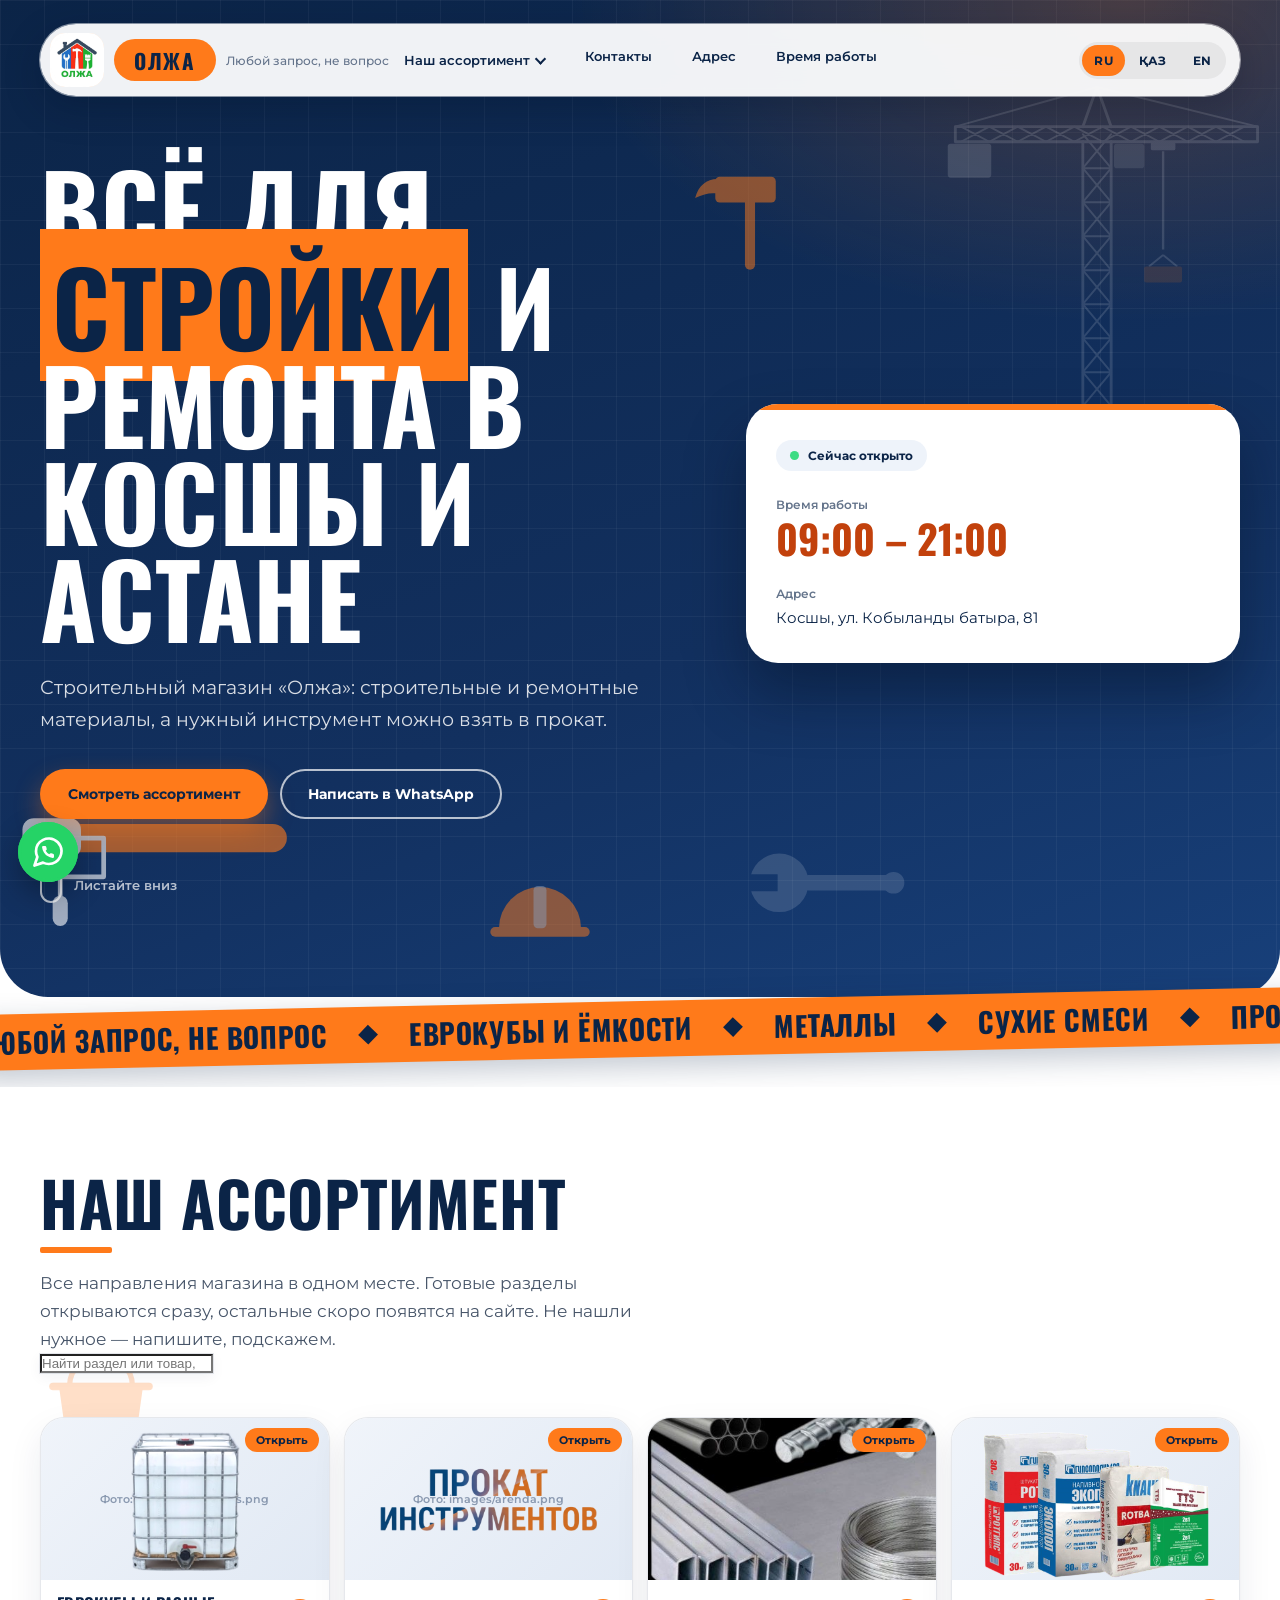
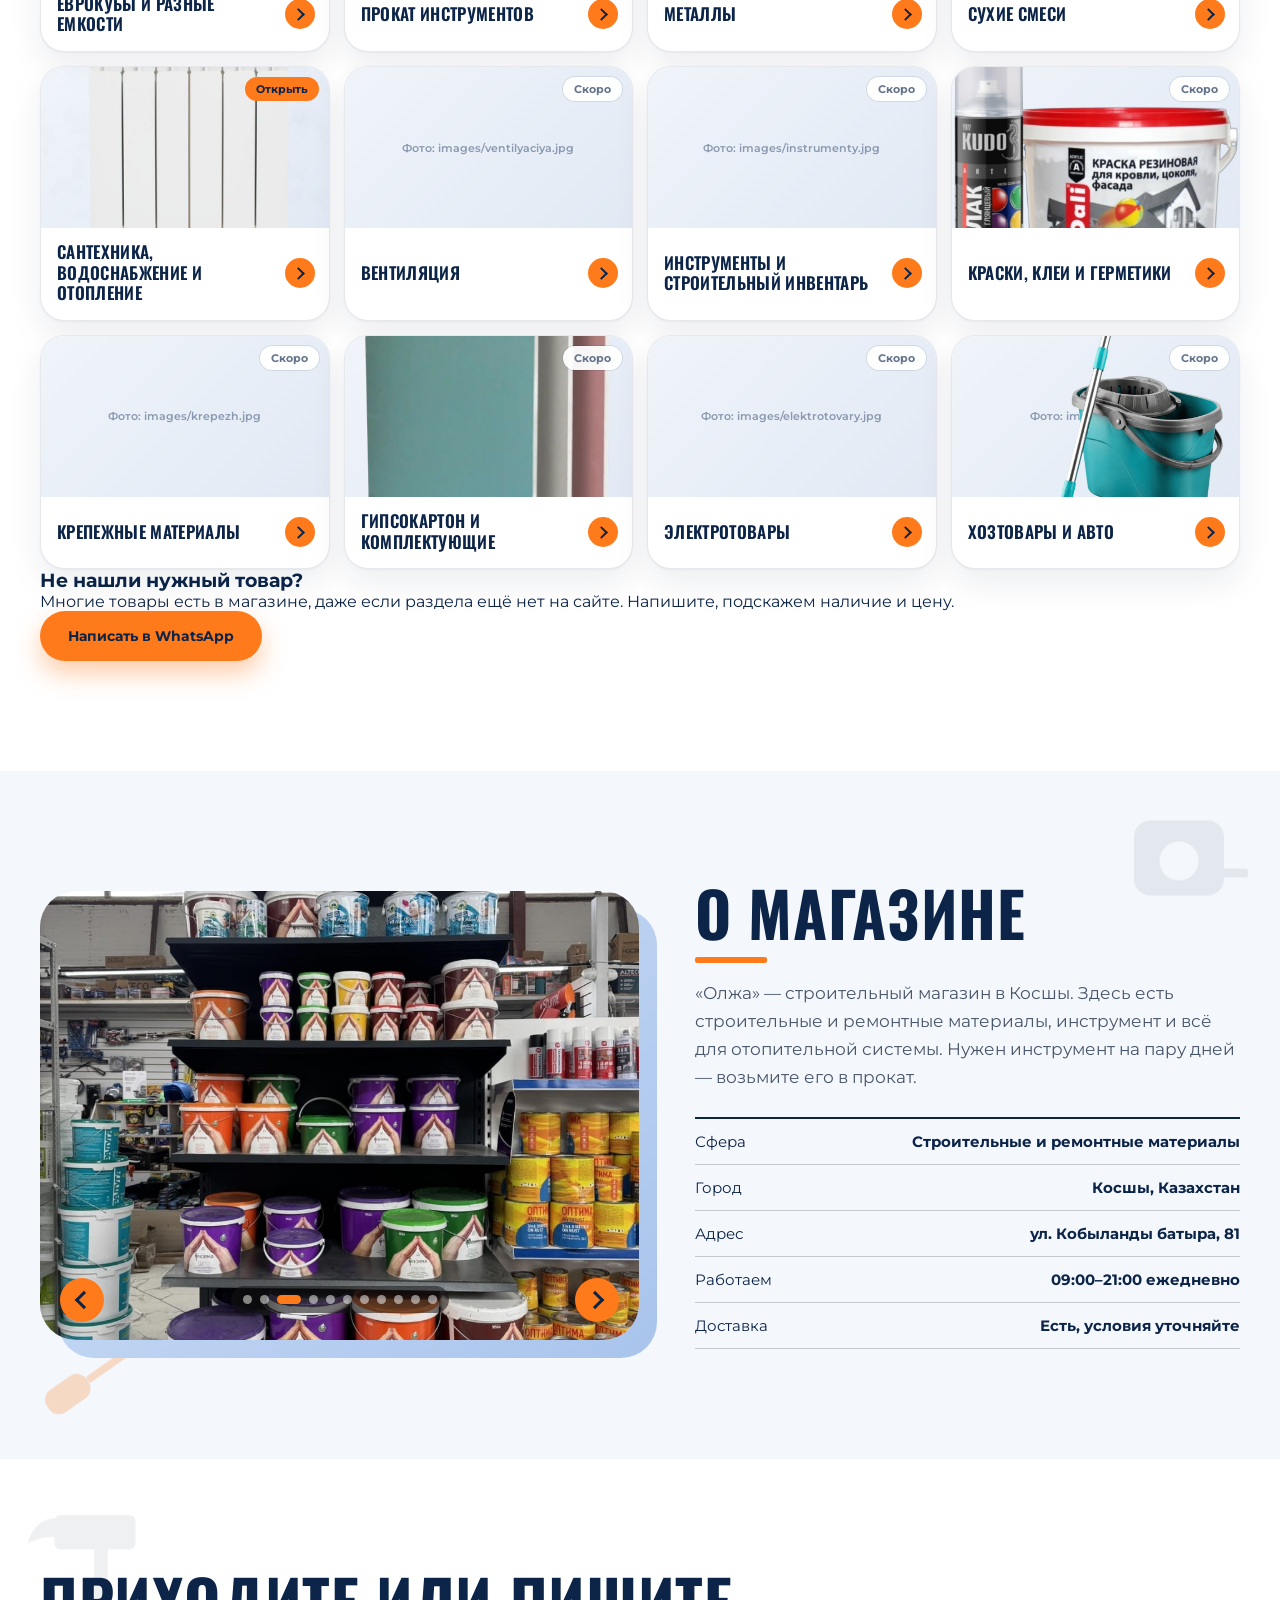
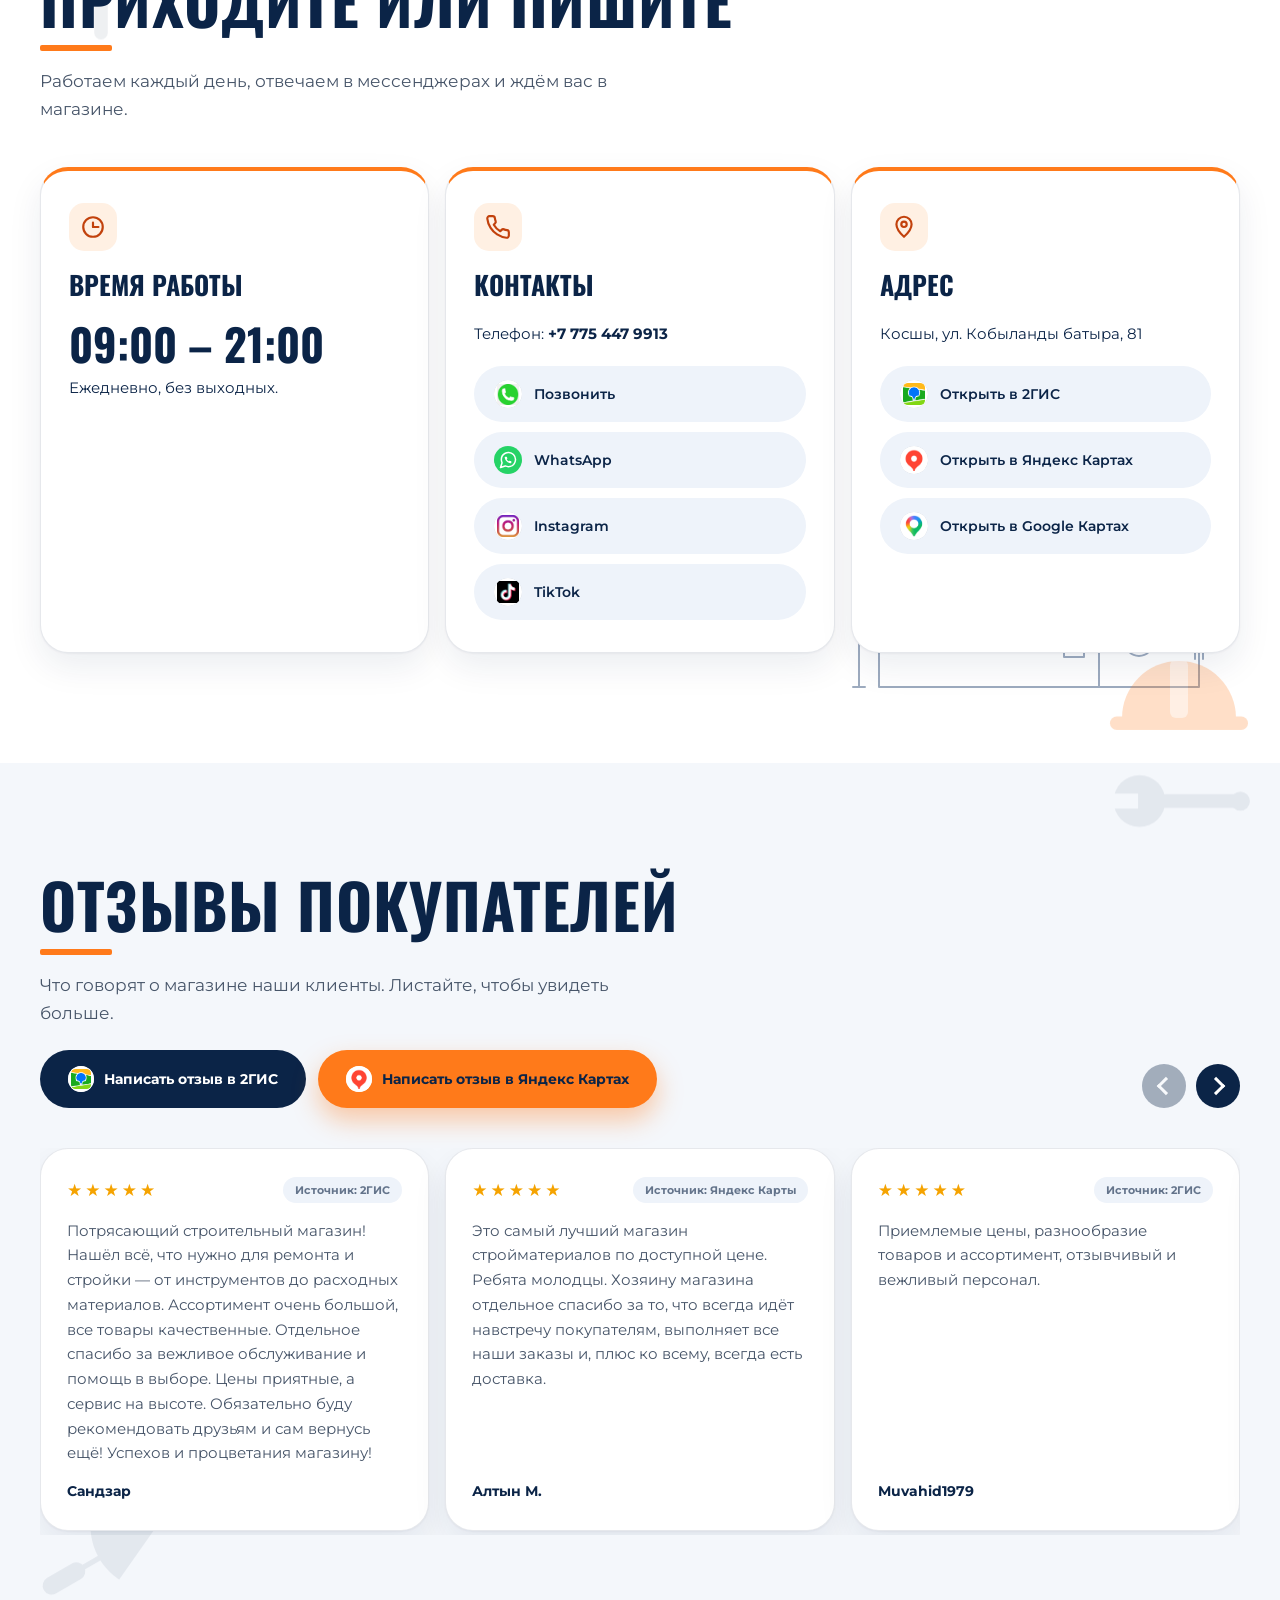
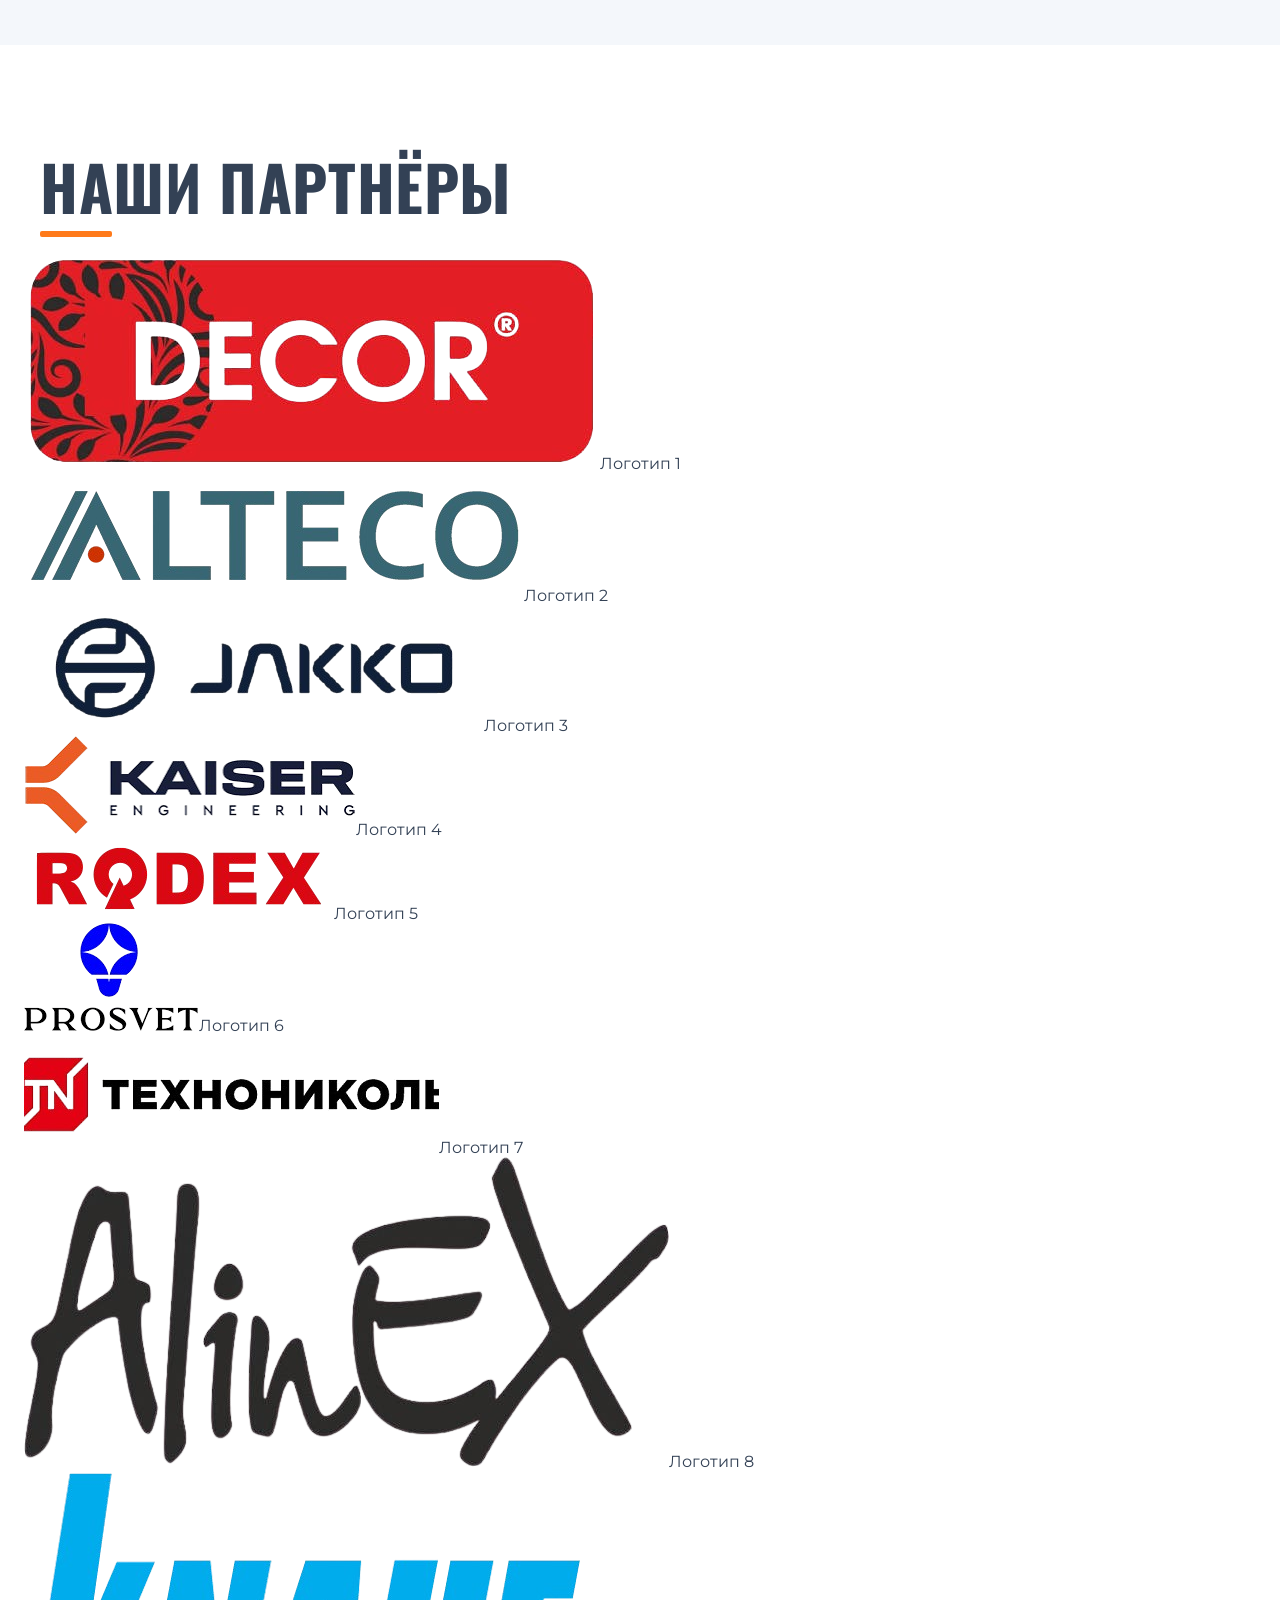
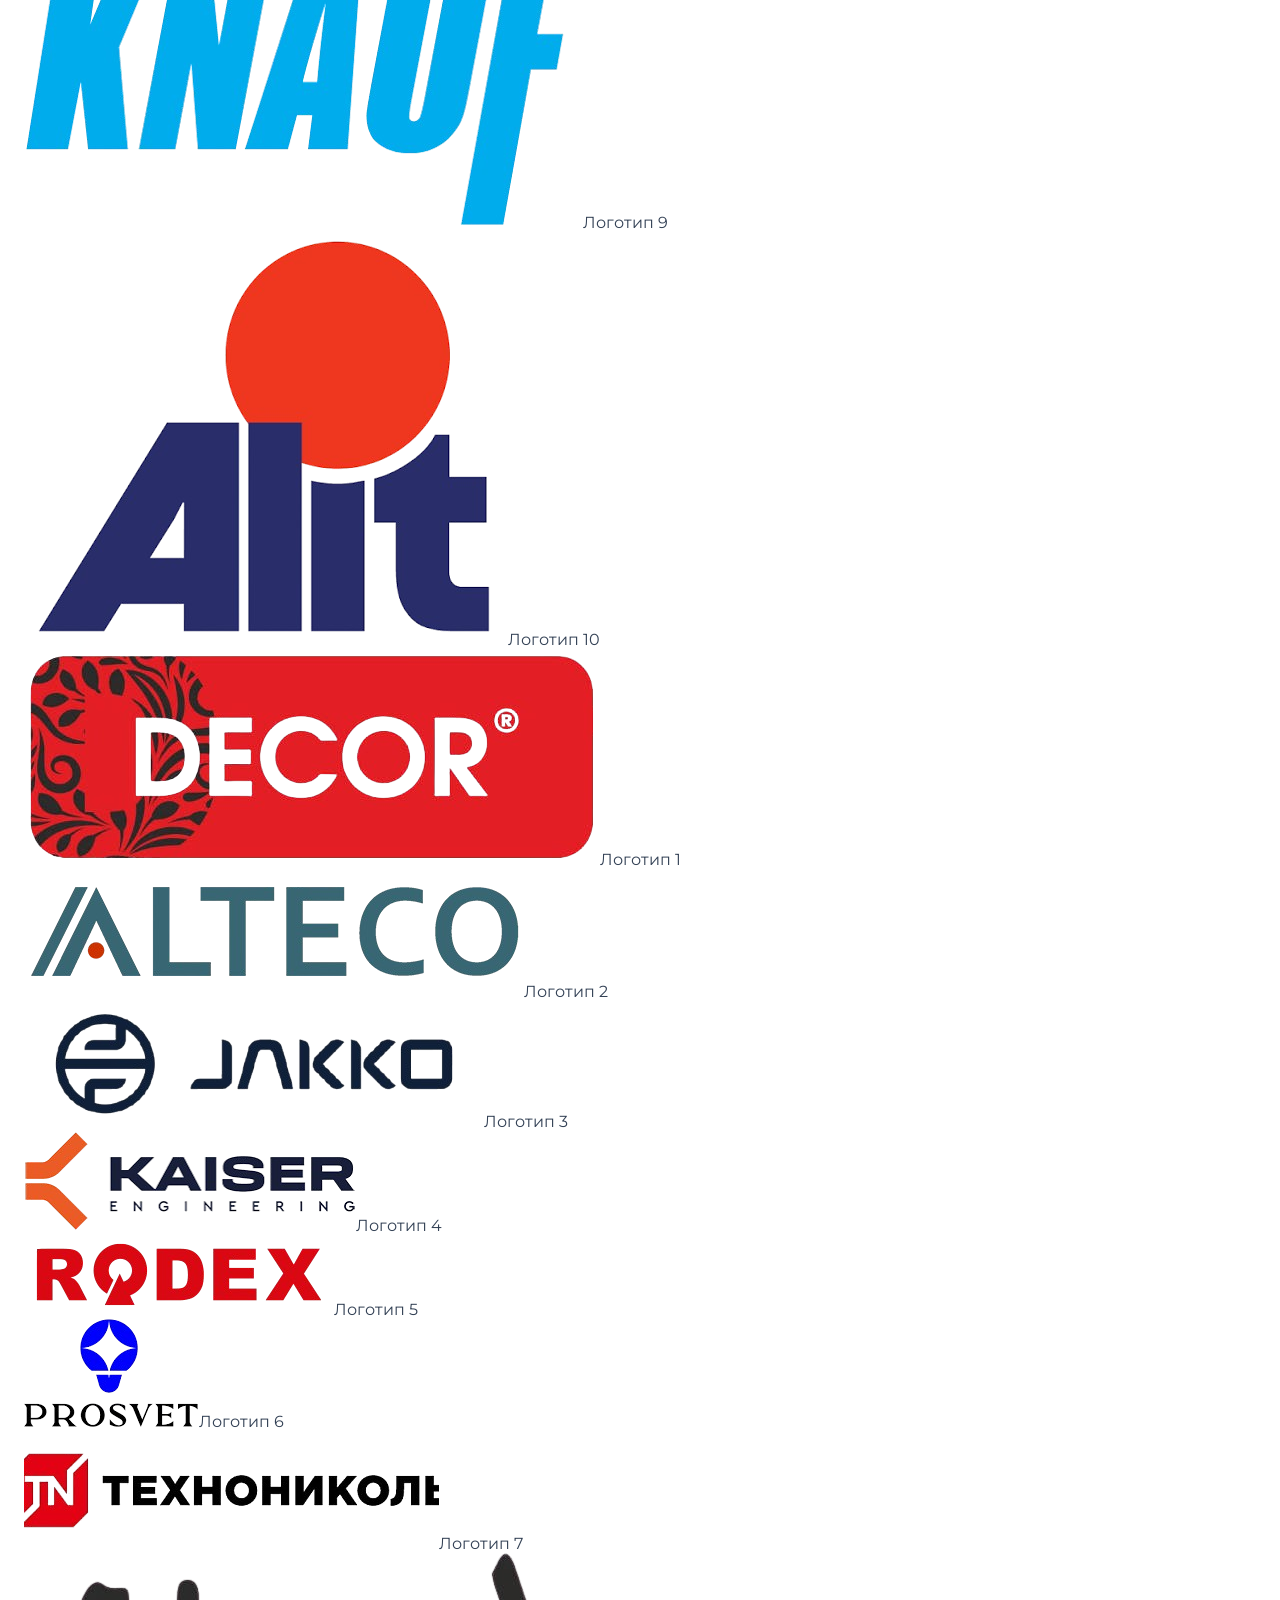
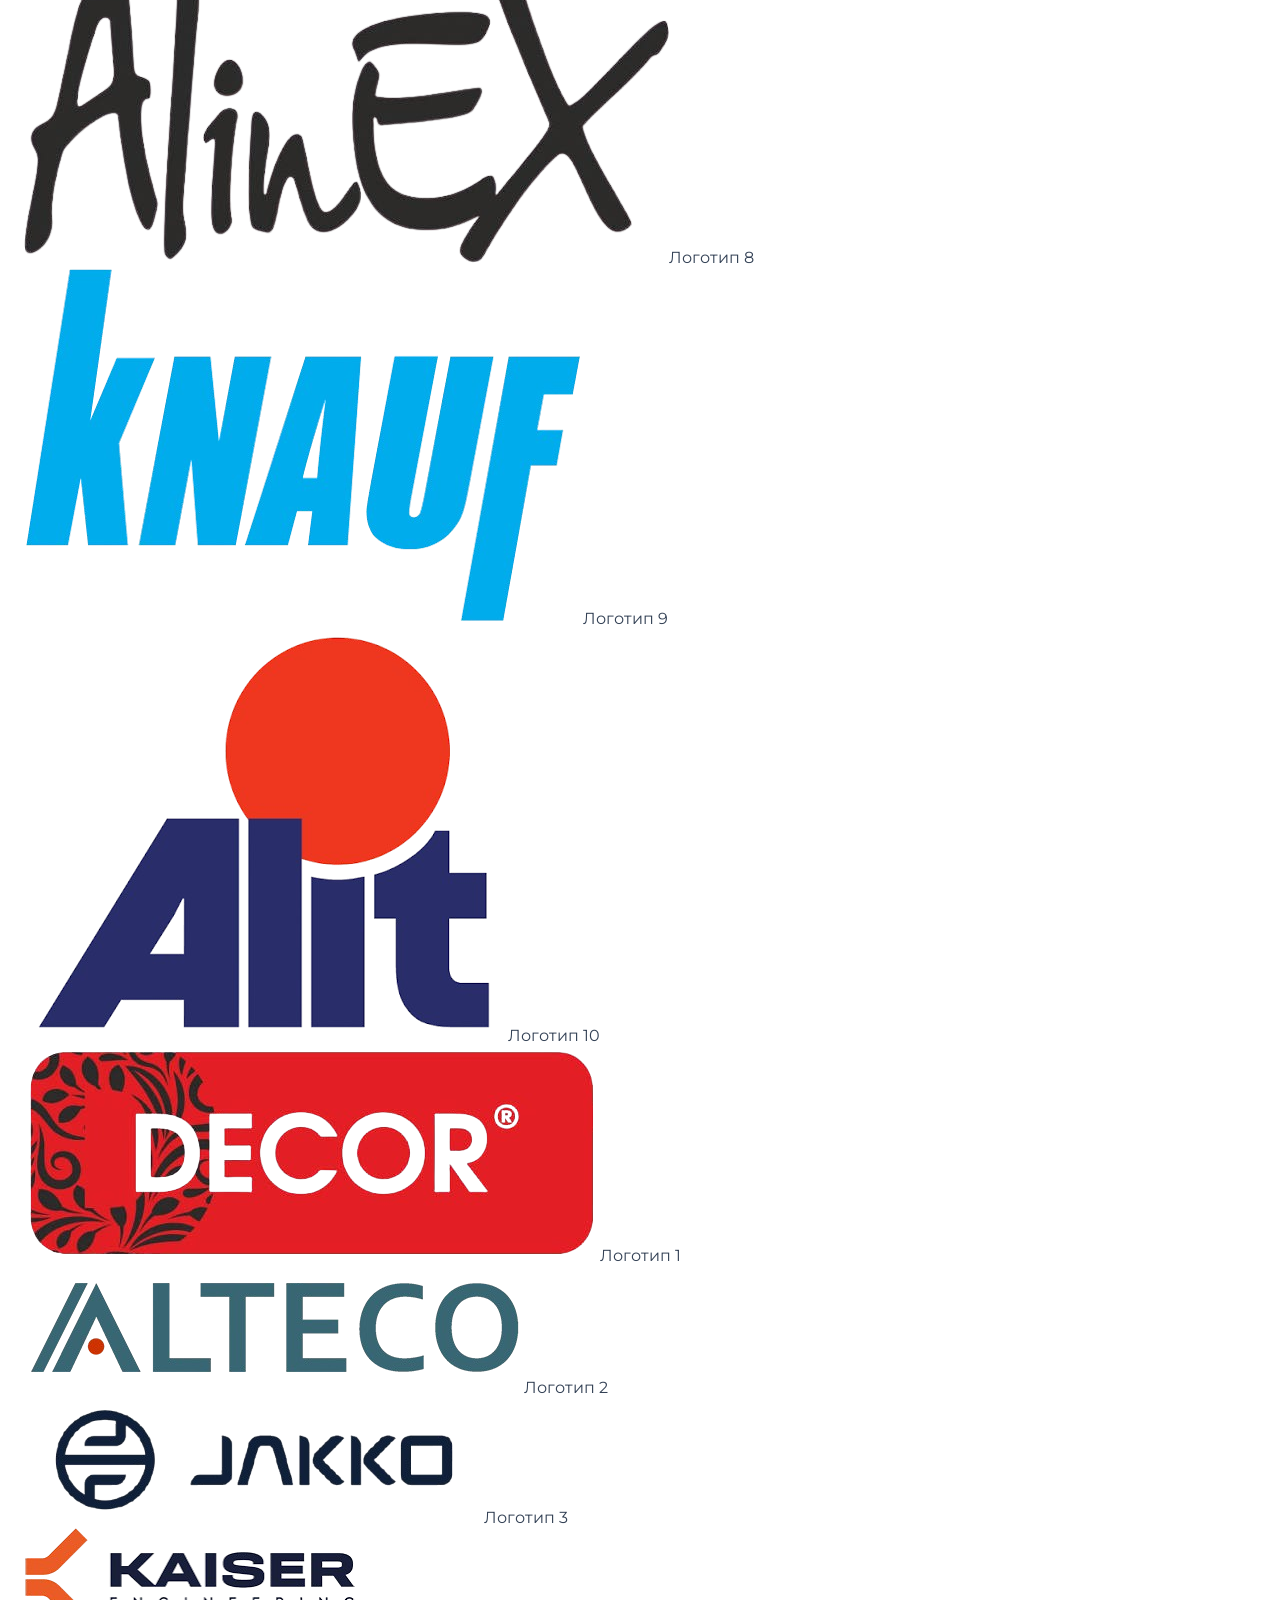
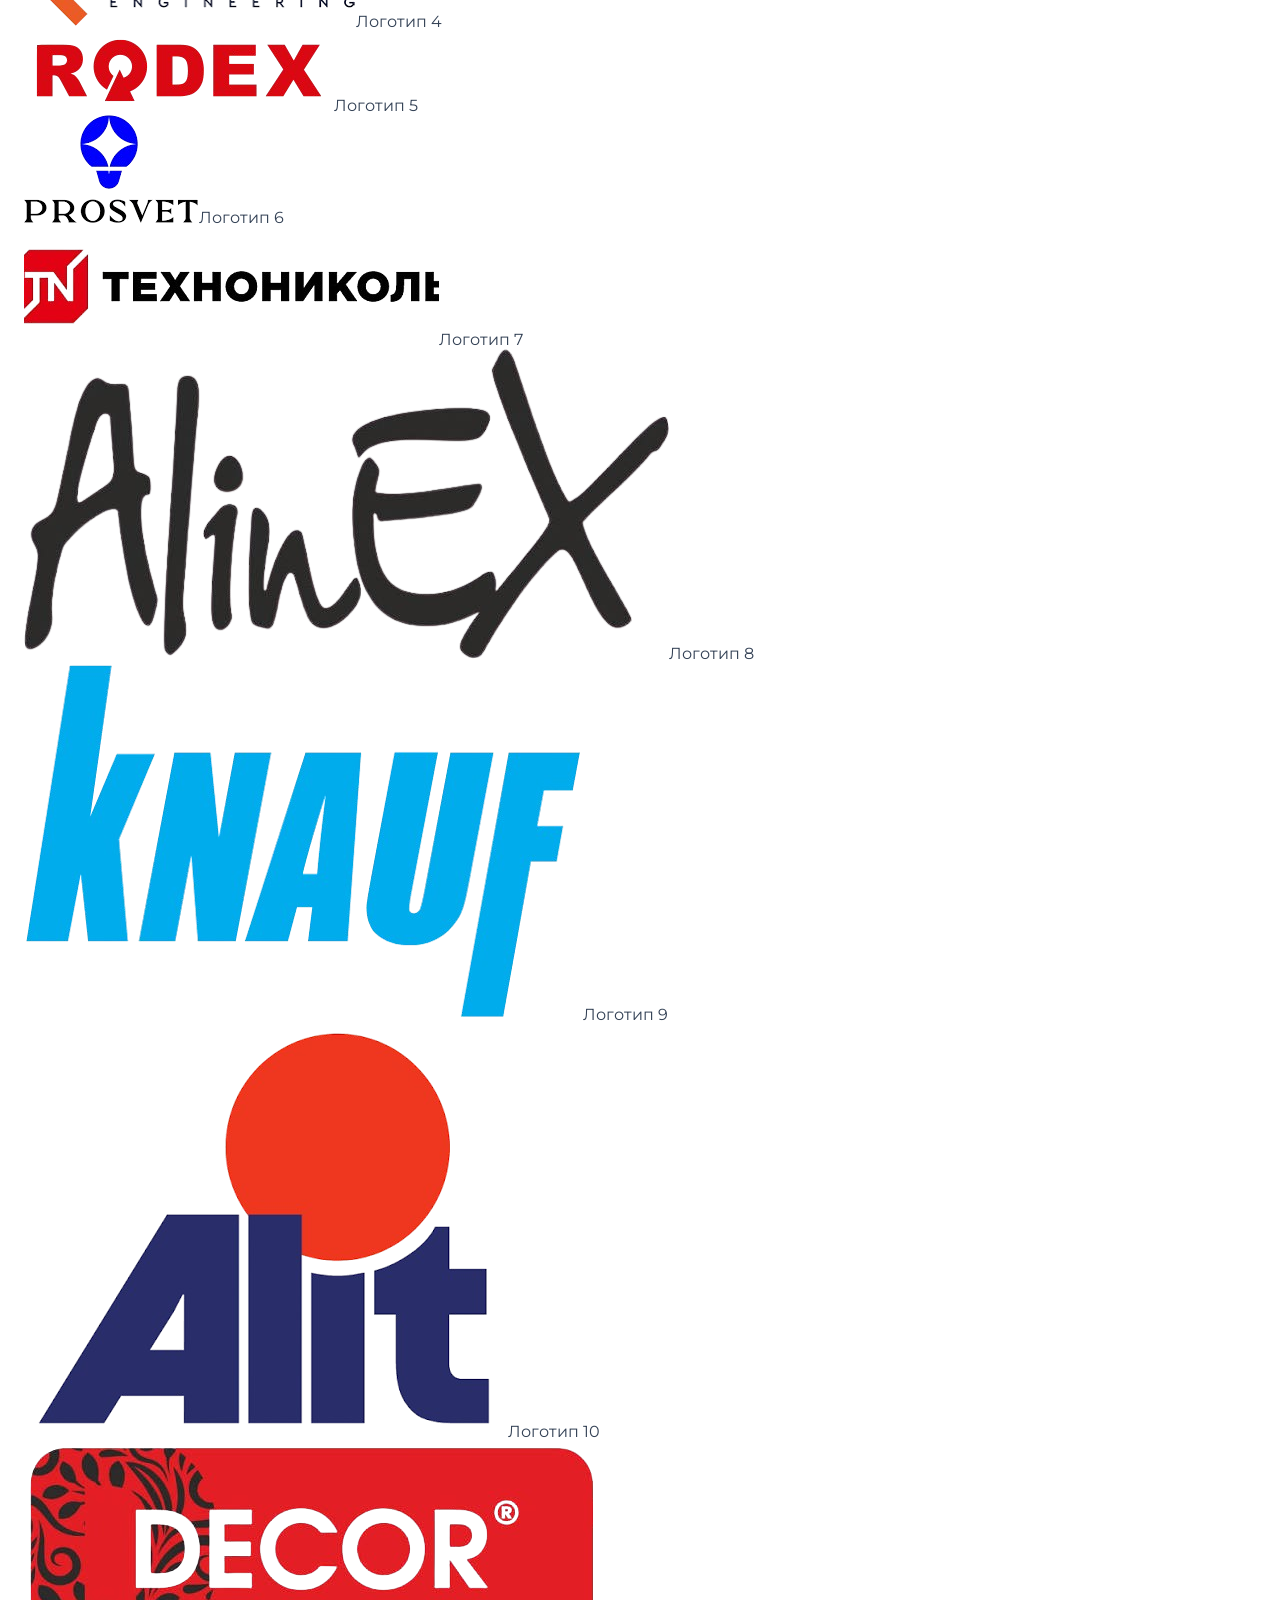
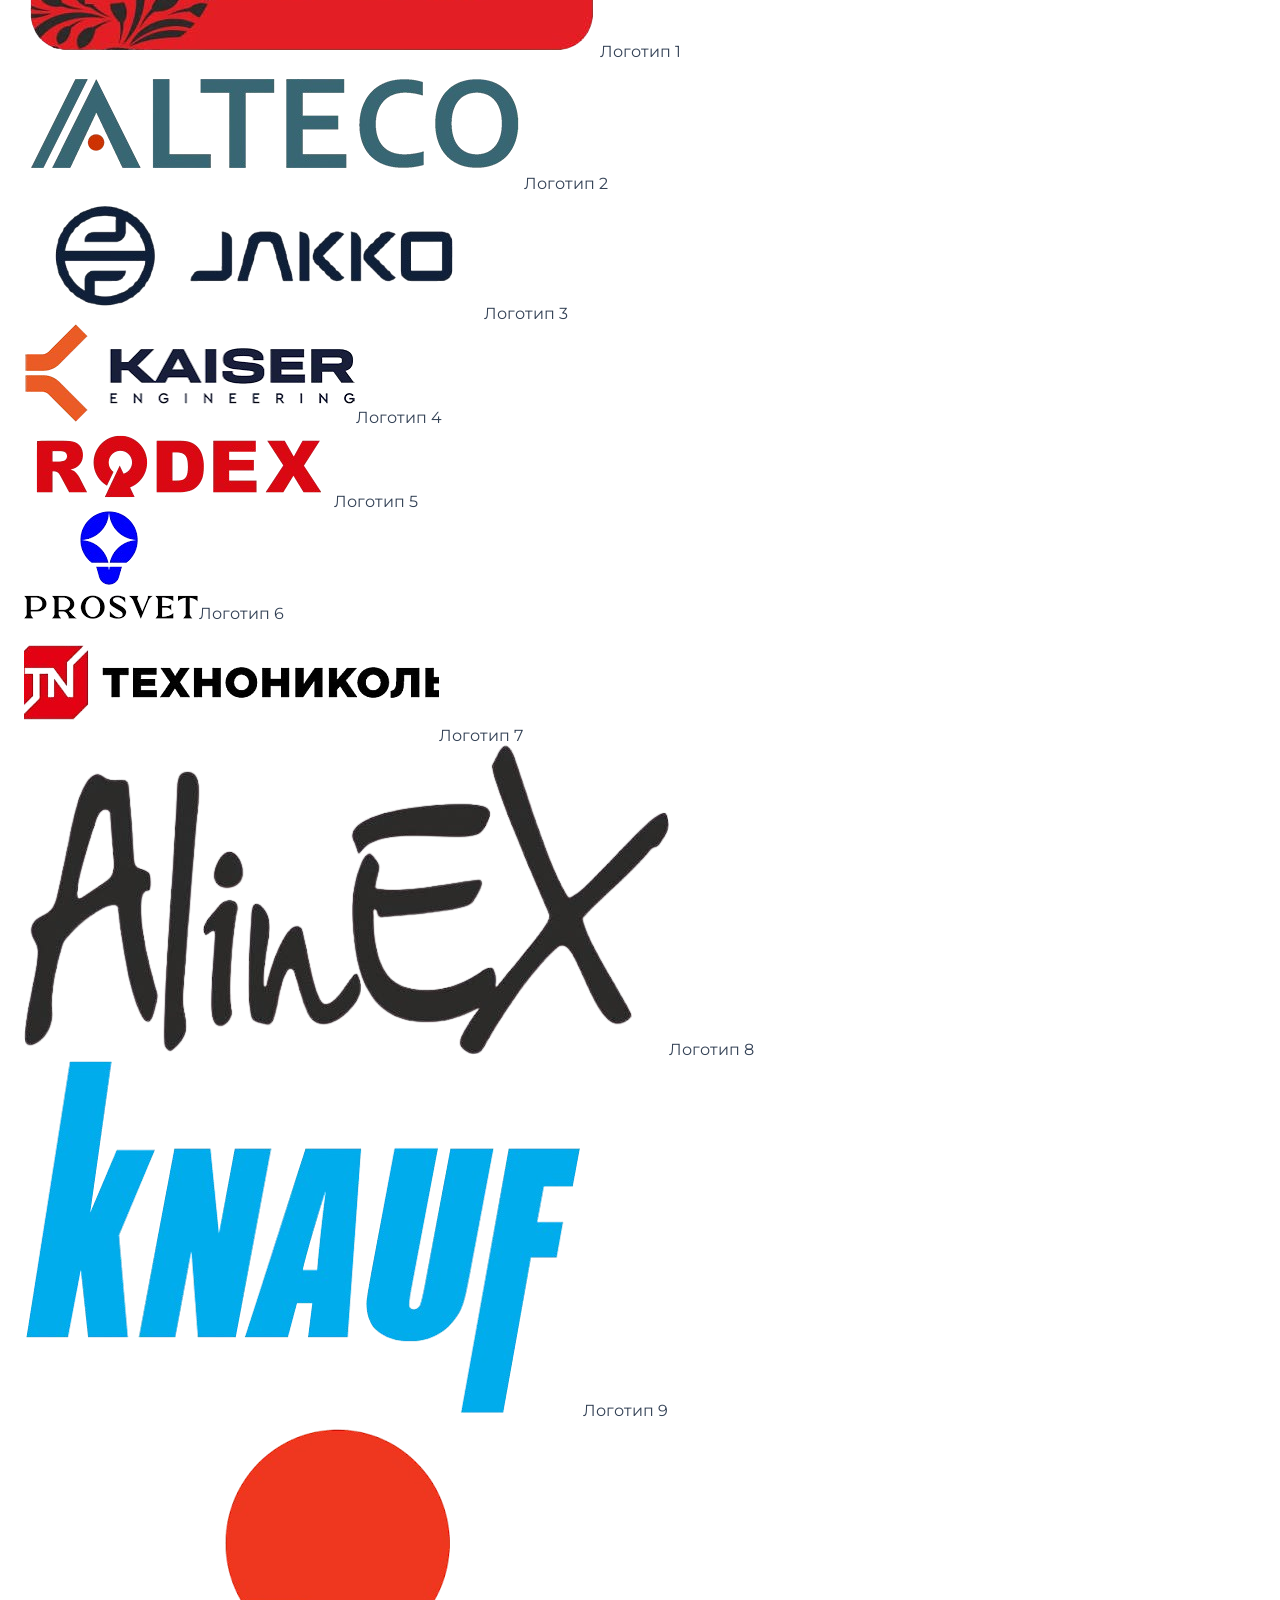
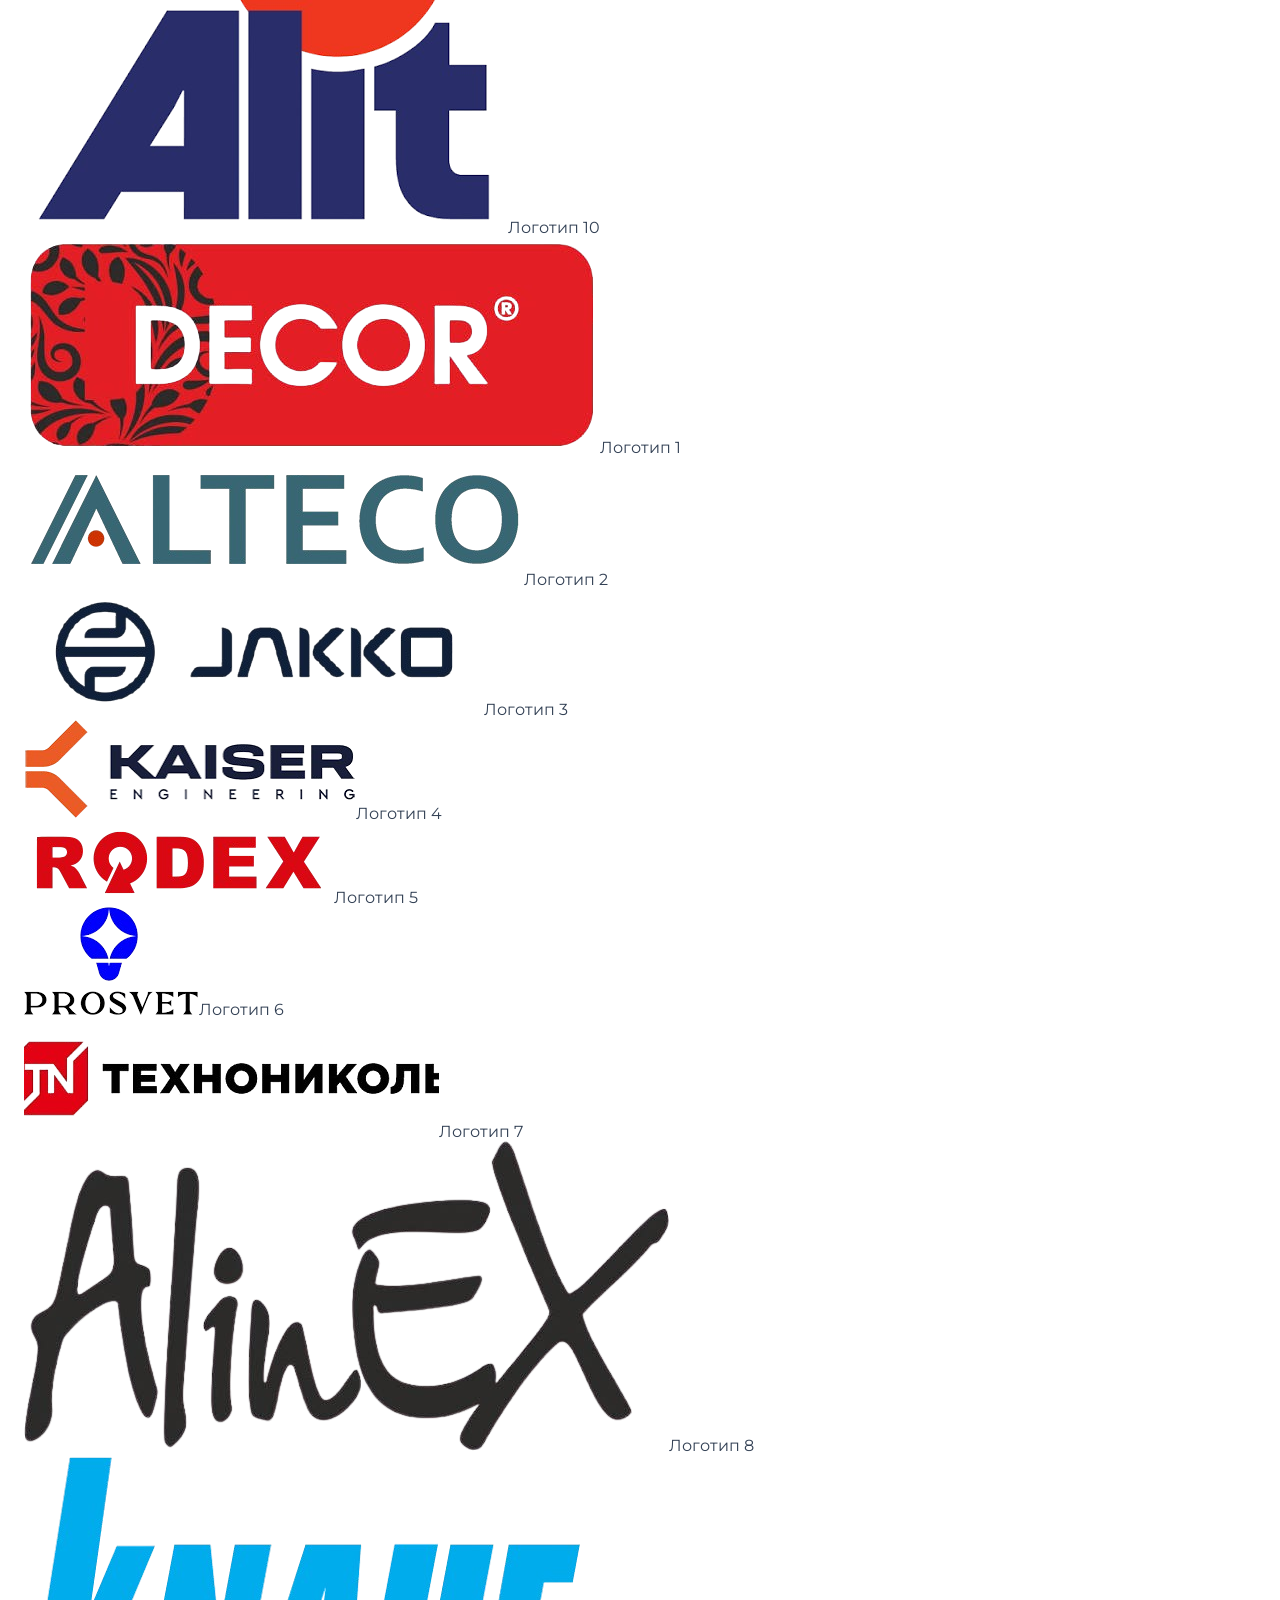
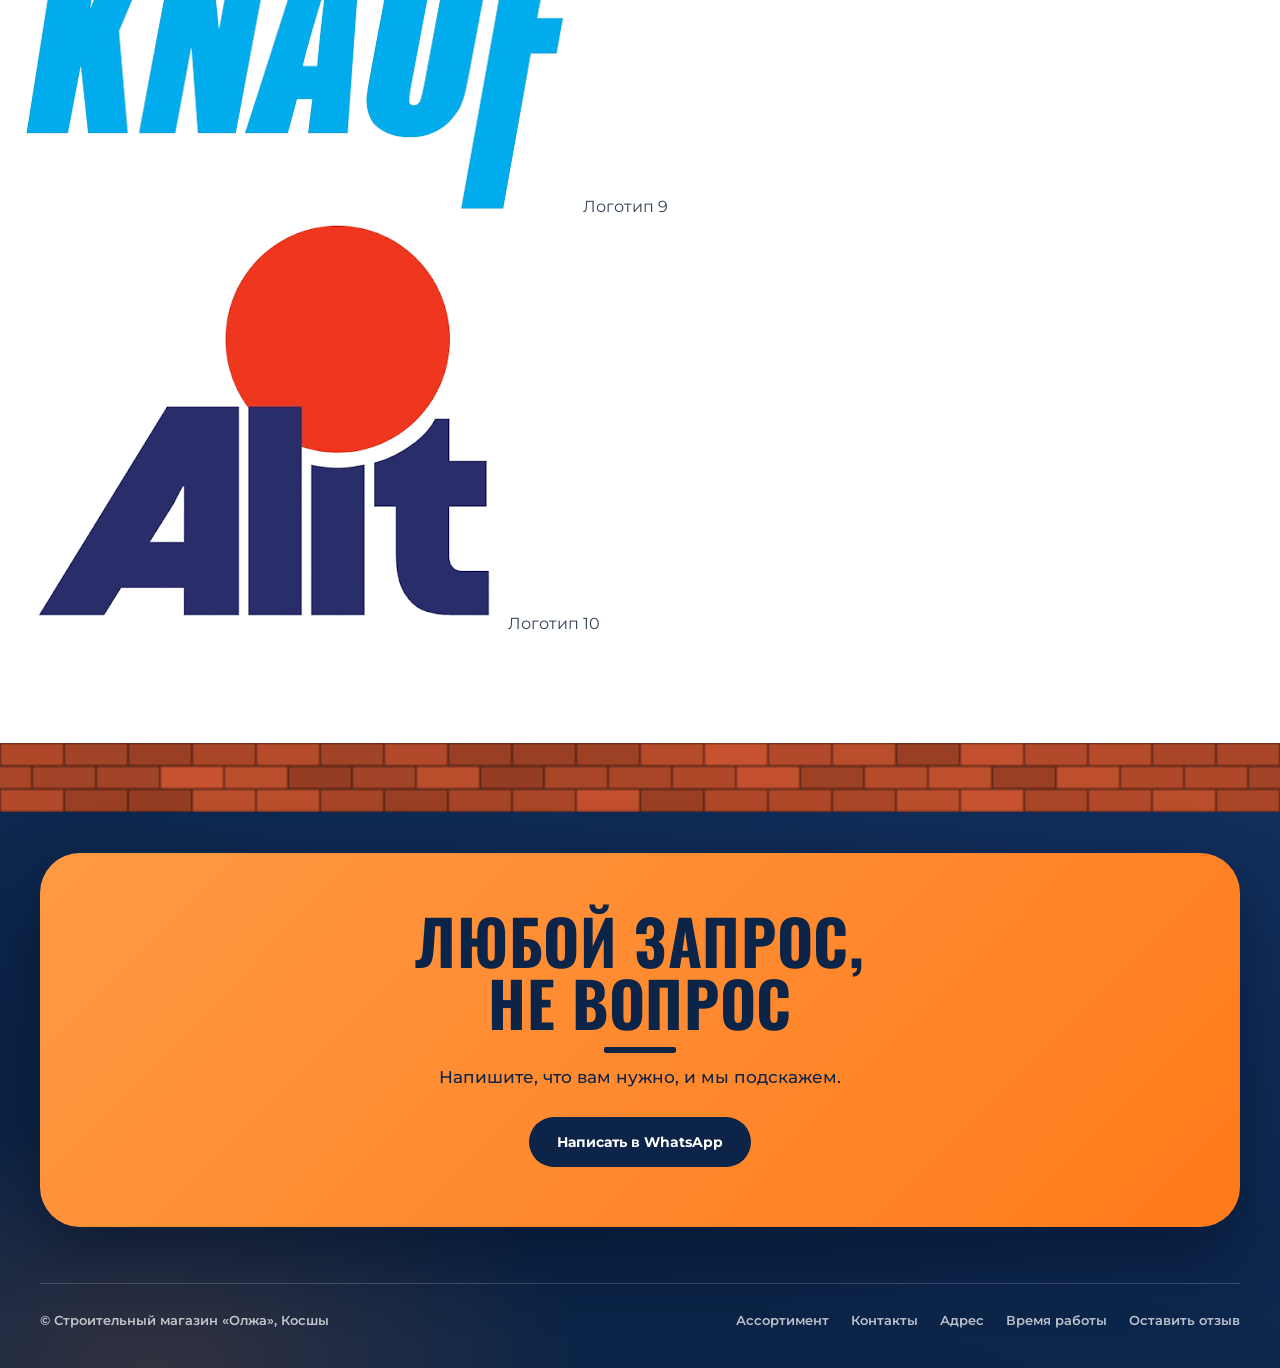
==== commit 1dac7467: "Update index.html" ====
--- a/index.html
+++ b/index.html
@@ -577,7 +577,27 @@
       },
       {
         "@type": "OfferCatalog",
-        "name": "Все для дома"
+        "name": "Сантехника, водоснабжение и отопление"
+      },
+      {
+        "@type": "OfferCatalog",
+        "name": "Вентиляция"
+      },
+      {
+        "@type": "OfferCatalog",
+        "name": "Инструменты и строительный инвентарь"
+      },
+      {
+        "@type": "OfferCatalog",
+        "name": "Краски, клеи и герметики"
+      },
+      {
+        "@type": "OfferCatalog",
+        "name": "Крепежные материалы"
+      },
+      {
+        "@type": "OfferCatalog",
+        "name": "Гипсокартон и комплектующие"
       },
       {
         "@type": "OfferCatalog",
@@ -585,51 +605,7 @@
       },
       {
         "@type": "OfferCatalog",
-        "name": "Клеи, герметики и монтажная пена"
-      },
-      {
-        "@type": "OfferCatalog",
-        "name": "Автоаксессуары"
-      },
-      {
-        "@type": "OfferCatalog",
-        "name": "Инструменты"
-      },
-      {
-        "@type": "OfferCatalog",
-        "name": "Сантехника"
-      },
-      {
-        "@type": "OfferCatalog",
-        "name": "Все для отопительной системы"
-      },
-      {
-        "@type": "OfferCatalog",
-        "name": "Краски и лаки"
-      },
-      {
-        "@type": "OfferCatalog",
-        "name": "Крепежные материалы"
-      },
-      {
-        "@type": "OfferCatalog",
-        "name": "Гипсокартон и комплектующие"
-      },
-      {
-        "@type": "OfferCatalog",
-        "name": "Электроводонагреватель"
-      },
-      {
-        "@type": "OfferCatalog",
-        "name": "Водоснабжение"
-      },
-      {
-        "@type": "OfferCatalog",
-        "name": "Вентиляция"
-      },
-      {
-        "@type": "OfferCatalog",
-        "name": "Строительный инвентарь"
+        "name": "Хозтовары и авто"
       }
     ]
   },
@@ -675,20 +651,14 @@
         <li><a href="arenda.html" data-section="Прокат инструментов">Прокат инструментов</a></li>
         <li><a href="metal.html" data-section="Металлы">Металлы</a></li>
         <li><a href="sukhie-smesi.html" data-section="Сухие смеси">Сухие смеси</a></li>
-        <li><a href="#" data-section="Все для дома">Все для дома</a></li>
-        <li><a href="#" data-section="Электротовары">Электротовары</a></li>
-        <li><a href="#" data-section="Клеи, герметики и монтажная пена">Клеи, герметики и монтажная пена</a></li>
-        <li><a href="#" data-section="Автоаксессуары">Автоаксессуары</a></li>
-        <li><a href="#" data-section="Инструменты">Инструменты</a></li>
-        <li><a href="#" data-section="Сантехника">Сантехника</a></li>
-        <li><a href="#" data-section="Все для отопительной системы">Все для отопительной системы</a></li>
-        <li><a href="#" data-section="Краски и лаки">Краски и лаки</a></li>
+        <li><a href="santehnika.html" data-section="Сантехника, водоснабжение и отопление">Сантехника, водоснабжение и отопление</a></li>
+        <li><a href="#" data-section="Вентиляция">Вентиляция</a></li>
+        <li><a href="#" data-section="Инструменты и строительный инвентарь">Инструменты и строительный инвентарь</a></li>
+        <li><a href="#" data-section="Краски, клеи и герметики">Краски, клеи и герметики</a></li>
         <li><a href="#" data-section="Крепежные материалы">Крепежные материалы</a></li>
         <li><a href="#" data-section="Гипсокартон и комплектующие">Гипсокартон и комплектующие</a></li>
-        <li><a href="#" data-section="Электроводонагреватель">Электроводонагреватель</a></li>
-        <li><a href="#" data-section="Водоснабжение">Водоснабжение</a></li>
-        <li><a href="#" data-section="Вентиляция">Вентиляция</a></li>
-        <li><a href="#" data-section="Строительный инвентарь">Строительный инвентарь</a></li>
+        <li><a href="#" data-section="Электротовары">Электротовары</a></li>
+        <li><a href="#" data-section="Хозтовары и авто">Хозтовары и авто</a></li>
       </ul>
     </li>
     <li><a href="#contacts">Контакты</a></li>
@@ -711,20 +681,14 @@
         <li><a href="arenda.html" data-section="Прокат инструментов">Прокат инструментов</a></li>
         <li><a href="metal.html" data-section="Металлы">Металлы</a></li>
         <li><a href="sukhie-smesi.html" data-section="Сухие смеси">Сухие смеси</a></li>
-        <li><a href="#" data-section="Все для дома">Все для дома</a></li>
-        <li><a href="#" data-section="Электротовары">Электротовары</a></li>
-        <li><a href="#" data-section="Клеи, герметики и монтажная пена">Клеи, герметики и монтажная пена</a></li>
-        <li><a href="#" data-section="Автоаксессуары">Автоаксессуары</a></li>
-        <li><a href="#" data-section="Инструменты">Инструменты</a></li>
-        <li><a href="#" data-section="Сантехника">Сантехника</a></li>
-        <li><a href="#" data-section="Все для отопительной системы">Все для отопительной системы</a></li>
-        <li><a href="#" data-section="Краски и лаки">Краски и лаки</a></li>
+        <li><a href="santehnika.html" data-section="Сантехника, водоснабжение и отопление">Сантехника, водоснабжение и отопление</a></li>
+        <li><a href="#" data-section="Вентиляция">Вентиляция</a></li>
+        <li><a href="#" data-section="Инструменты и строительный инвентарь">Инструменты и строительный инвентарь</a></li>
+        <li><a href="#" data-section="Краски, клеи и герметики">Краски, клеи и герметики</a></li>
         <li><a href="#" data-section="Крепежные материалы">Крепежные материалы</a></li>
         <li><a href="#" data-section="Гипсокартон и комплектующие">Гипсокартон и комплектующие</a></li>
-        <li><a href="#" data-section="Электроводонагреватель">Электроводонагреватель</a></li>
-        <li><a href="#" data-section="Водоснабжение">Водоснабжение</a></li>
-        <li><a href="#" data-section="Вентиляция">Вентиляция</a></li>
-        <li><a href="#" data-section="Строительный инвентарь">Строительный инвентарь</a></li>
+        <li><a href="#" data-section="Электротовары">Электротовары</a></li>
+        <li><a href="#" data-section="Хозтовары и авто">Хозтовары и авто</a></li>
       </ul>
     </li>
     <li><a href="#contacts">Контакты</a></li>
@@ -771,25 +735,30 @@
         <h2>Наш ассортимент</h2>
         <p class="lead">Все направления магазина в одном месте. Готовые разделы открываются сразу, остальные скоро появятся на сайте. Не нашли нужное — напишите, подскажем.</p>
       </div>
+      <div class="search-row reveal">
+        <input class="search" id="secSearch" type="search" placeholder="Найти раздел или товар, например: смеситель" aria-label="Поиск по разделам">
+      </div>
       <div class="cards" data-sections>
-        <a class="card reveal" href="eurocubes.html" data-section="Еврокубы и разные емкости"><span class="thumb"><img src="images/eurocubes.jpg" alt="Еврокубы и разные емкости" loading="lazy" onerror="this.remove()"><span>Фото: images/eurocubes.jpg</span></span><span class="card-body"><h3>Еврокубы и разные емкости</h3><i></i></span></a>
-        <a class="card reveal" href="arenda.html" data-section="Прокат инструментов"><span class="thumb"><img src="images/arenda.jpg" alt="Прокат инструментов" loading="lazy" onerror="this.remove()"><span>Фото: images/arenda.jpg</span></span><span class="card-body"><h3>Прокат инструментов</h3><i></i></span></a>
-        <a class="card reveal" href="metal.html" data-section="Металлы"><span class="thumb"><img src="images/metal.jpg" alt="Металлы" loading="lazy" onerror="this.remove()"><span>Фото: images/metal.jpg</span></span><span class="card-body"><h3>Металлы</h3><i></i></span></a>
-        <a class="card reveal" href="sukhie-smesi.html" data-section="Сухие смеси"><span class="thumb"><img src="images/smesi.jpg" alt="Сухие смеси" loading="lazy" onerror="this.remove()"><span>Фото: images/smesi.jpg</span></span><span class="card-body"><h3>Сухие смеси</h3><i></i></span></a>
-        <a class="card reveal" href="#" data-section="Все для дома"><span class="thumb"><img src="images/dom.jpg" alt="Все для дома" loading="lazy" onerror="this.remove()"><span>Фото: images/dom.jpg</span></span><span class="card-body"><h3>Все для дома</h3><i></i></span></a>
-        <a class="card reveal" href="#" data-section="Электротовары"><span class="thumb"><img src="images/elektrotovary.jpg" alt="Электротовары" loading="lazy" onerror="this.remove()"><span>Фото: images/elektrotovary.jpg</span></span><span class="card-body"><h3>Электротовары</h3><i></i></span></a>
-        <a class="card reveal" href="#" data-section="Клеи, герметики и монтажная пена"><span class="thumb"><img src="images/kley.jpg" alt="Клеи, герметики и монтажная пена" loading="lazy" onerror="this.remove()"><span>Фото: images/kley.jpg</span></span><span class="card-body"><h3>Клеи, герметики и монтажная пена</h3><i></i></span></a>
-        <a class="card reveal" href="#" data-section="Автоаксессуары"><span class="thumb"><img src="images/avto.jpg" alt="Автоаксессуары" loading="lazy" onerror="this.remove()"><span>Фото: images/avto.jpg</span></span><span class="card-body"><h3>Автоаксессуары</h3><i></i></span></a>
-        <a class="card reveal" href="#" data-section="Инструменты"><span class="thumb"><img src="images/instrumenty.jpg" alt="Инструменты" loading="lazy" onerror="this.remove()"><span>Фото: images/instrumenty.jpg</span></span><span class="card-body"><h3>Инструменты</h3><i></i></span></a>
-        <a class="card reveal" href="#" data-section="Сантехника"><span class="thumb"><img src="images/santehnika.jpg" alt="Сантехника" loading="lazy" onerror="this.remove()"><span>Фото: images/santehnika.jpg</span></span><span class="card-body"><h3>Сантехника</h3><i></i></span></a>
-        <a class="card reveal" href="#" data-section="Все для отопительной системы"><span class="thumb"><img src="images/otoplenie.jpg" alt="Все для отопительной системы" loading="lazy" onerror="this.remove()"><span>Фото: images/otoplenie.jpg</span></span><span class="card-body"><h3>Все для отопительной системы</h3><i></i></span></a>
-        <a class="card reveal" href="#" data-section="Краски и лаки"><span class="thumb"><img src="images/kraski.jpg" alt="Краски и лаки" loading="lazy" onerror="this.remove()"><span>Фото: images/kraski.jpg</span></span><span class="card-body"><h3>Краски и лаки</h3><i></i></span></a>
-        <a class="card reveal" href="#" data-section="Крепежные материалы"><span class="thumb"><img src="images/krepezh.jpg" alt="Крепежные материалы" loading="lazy" onerror="this.remove()"><span>Фото: images/krepezh.jpg</span></span><span class="card-body"><h3>Крепежные материалы</h3><i></i></span></a>
-        <a class="card reveal" href="#" data-section="Гипсокартон и комплектующие"><span class="thumb"><img src="images/gipsokarton.jpg" alt="Гипсокартон и комплектующие" loading="lazy" onerror="this.remove()"><span>Фото: images/gipsokarton.jpg</span></span><span class="card-body"><h3>Гипсокартон и комплектующие</h3><i></i></span></a>
-        <a class="card reveal" href="#" data-section="Электроводонагреватель"><span class="thumb"><img src="images/vodonagrevatel.jpg" alt="Электроводонагреватель" loading="lazy" onerror="this.remove()"><span>Фото: images/vodonagrevatel.jpg</span></span><span class="card-body"><h3>Электроводонагреватель</h3><i></i></span></a>
-        <a class="card reveal" href="#" data-section="Водоснабжение"><span class="thumb"><img src="images/vodosnabzhenie.jpg" alt="Водоснабжение" loading="lazy" onerror="this.remove()"><span>Фото: images/vodosnabzhenie.jpg</span></span><span class="card-body"><h3>Водоснабжение</h3><i></i></span></a>
-        <a class="card reveal" href="#" data-section="Вентиляция"><span class="thumb"><img src="images/ventilyaciya.jpg" alt="Вентиляция" loading="lazy" onerror="this.remove()"><span>Фото: images/ventilyaciya.jpg</span></span><span class="card-body"><h3>Вентиляция</h3><i></i></span></a>
-        <a class="card reveal" href="#" data-section="Строительный инвентарь"><span class="thumb"><img src="images/inventar.jpg" alt="Строительный инвентарь" loading="lazy" onerror="this.remove()"><span>Фото: images/inventar.jpg</span></span><span class="card-body"><h3>Строительный инвентарь</h3><i></i></span></a>
+        <a class="card reveal" href="eurocubes.html" data-section="Еврокубы и разные емкости"><span class="thumb"><img src="images/eurocubes.png" alt="Еврокубы и разные емкости" loading="lazy" onerror="window.__imgFail&&window.__imgFail(this)"><span>Фото: images/eurocubes.png</span></span><span class="card-body"><h3>Еврокубы и разные емкости</h3><i></i></span></a>
+        <a class="card reveal" href="arenda.html" data-section="Прокат инструментов"><span class="thumb"><img src="images/arenda.png" alt="Прокат инструментов" loading="lazy" onerror="window.__imgFail&&window.__imgFail(this)"><span>Фото: images/arenda.png</span></span><span class="card-body"><h3>Прокат инструментов</h3><i></i></span></a>
+        <a class="card reveal" href="metal.html" data-section="Металлы"><span class="thumb"><img src="images/metal.jpg" alt="Металлы" loading="lazy" onerror="window.__imgFail&&window.__imgFail(this)"><span>Фото: images/metal.jpg</span></span><span class="card-body"><h3>Металлы</h3><i></i></span></a>
+        <a class="card reveal" href="sukhie-smesi.html" data-section="Сухие смеси"><span class="thumb"><img src="images/smesi.png" alt="Сухие смеси" loading="lazy" onerror="window.__imgFail&&window.__imgFail(this)"><span>Фото: images/smesi.png</span></span><span class="card-body"><h3>Сухие смеси</h3><i></i></span></a>
+        <a class="card reveal" href="santehnika.html" data-section="Сантехника, водоснабжение и отопление" data-kw="сантехника унитаз смеситель кран раковина ванна душ труба фильтр вода водоснабжение бойлер водонагреватель насос сифон отопление радиатор батарея котел"><span class="thumb"><img src="images/%D0%92%D0%BE%D0%B4%D0%BE%D0%BD%D0%B0%D0%B3%D1%80%D0%B5%D0%B2%D0%B0%D1%82%D0%B5%D0%BB%D1%8C.png" data-imgs="santehnika|otoplenie|vodosnabzhenie" alt="Сантехника, водоснабжение и отопление" loading="lazy" onerror="window.__imgFail&&window.__imgFail(this)"><span>Фото: images/santehnika.jpg</span></span><span class="card-body"><span class="card-text"><h3>Сантехника, водоснабжение и отопление</h3></span><i></i></span></a>
+        <a class="card reveal" href="#" data-section="Вентиляция" data-kw="вентиляция вентилятор решетка воздуховод"><span class="thumb"><img src="images/ventilyaciya.jpg" data-imgs="" alt="Вентиляция" loading="lazy" onerror="window.__imgFail&&window.__imgFail(this)"><span>Фото: images/ventilyaciya.jpg</span></span><span class="card-body"><span class="card-text"><h3>Вентиляция</h3></span><i></i></span></a>
+        <a class="card reveal" href="#" data-section="Инструменты и строительный инвентарь" data-kw="инструмент шуруповерт дрель набор ключей головки тачка стремянка лестница лопата ведро инвентарь"><span class="thumb"><img src="images/instrumenty.jpg" data-imgs="inventar" alt="Инструменты и строительный инвентарь" loading="lazy" onerror="window.__imgFail&&window.__imgFail(this)"><span>Фото: images/instrumenty.jpg</span></span><span class="card-body"><span class="card-text"><h3>Инструменты и строительный инвентарь</h3></span><i></i></span></a>
+        <a class="card reveal" href="#" data-section="Краски, клеи и герметики" data-kw="краска лак эмаль аэрозоль баллончик клей герметик монтажная пена силикон"><span class="thumb"><img src="images/kraski.png" data-imgs="kley" alt="Краски, клеи и герметики" loading="lazy" onerror="window.__imgFail&&window.__imgFail(this)"><span>Фото: images/kraski.png</span></span><span class="card-body"><span class="card-text"><h3>Краски, клеи и герметики</h3></span><i></i></span></a>
+        <a class="card reveal" href="#" data-section="Крепежные материалы" data-kw="крепеж саморез болт винт гайка шуруп анкер дюбель"><span class="thumb"><img src="images/krepezh.jpg" data-imgs="" alt="Крепежные материалы" loading="lazy" onerror="window.__imgFail&&window.__imgFail(this)"><span>Фото: images/krepezh.jpg</span></span><span class="card-body"><span class="card-text"><h3>Крепежные материалы</h3></span><i></i></span></a>
+        <a class="card reveal" href="#" data-section="Гипсокартон и комплектующие" data-kw="гипсокартон гкл профиль подвес комплектующие"><span class="thumb"><img src="images/gipsokarton.png" data-imgs="" alt="Гипсокартон и комплектующие" loading="lazy" onerror="window.__imgFail&&window.__imgFail(this)"><span>Фото: images/gipsokarton.png</span></span><span class="card-body"><span class="card-text"><h3>Гипсокартон и комплектующие</h3></span><i></i></span></a>
+        <a class="card reveal" href="#" data-section="Электротовары" data-kw="электротовары электрика лампочка лампа розетка выключатель удлинитель"><span class="thumb"><img src="images/elektrotovary.jpg" data-imgs="" alt="Электротовары" loading="lazy" onerror="window.__imgFail&&window.__imgFail(this)"><span>Фото: images/elektrotovary.jpg</span></span><span class="card-body"><span class="card-text"><h3>Электротовары</h3></span><i></i></span></a>
+        <a class="card reveal" href="#" data-section="Хозтовары и авто" data-kw="хозтовары дом швабра хозяйственные авто автомобиль автоаксессуары аптечка знак аварийной остановки жилет"><span class="thumb"><img src="images/%D0%92%D1%81%D0%B5%20%D0%B4%D0%BB%D1%8F%20%D0%B4%D0%BE%D0%BC%D0%B0.png" data-imgs="dom|avto" alt="Хозтовары и авто" loading="lazy" onerror="window.__imgFail&&window.__imgFail(this)"><span>Фото: images/dom.jpg</span></span><span class="card-body"><span class="card-text"><h3>Хозтовары и авто</h3></span><i></i></span></a>
+      </div>
+      <p class="empty" id="secEmpty" hidden>Такого раздела нет в списке. <a href="https://wa.me/77754479913?text=%D0%97%D0%B4%D1%80%D0%B0%D0%B2%D1%81%D1%82%D0%B2%D1%83%D0%B9%D1%82%D0%B5!%20%D0%9D%D0%B5%20%D0%BD%D0%B0%D1%88%D1%91%D0%BB%20%D0%BD%D1%83%D0%B6%D0%BD%D1%8B%D0%B9%20%D1%82%D0%BE%D0%B2%D0%B0%D1%80%20%D0%BD%D0%B0%20%D1%81%D0%B0%D0%B9%D1%82%D0%B5.%20%D0%9F%D0%BE%D0%B4%D1%81%D0%BA%D0%B0%D0%B6%D0%B8%D1%82%D0%B5%2C%20%D0%BF%D0%BE%D0%B6%D0%B0%D0%BB%D1%83%D0%B9%D1%81%D1%82%D0%B0%2C%20%D1%87%D1%82%D0%BE%20%D0%B5%D1%81%D1%82%D1%8C%20%D0%B2%20%D0%BD%D0%B0%D0%BB%D0%B8%D1%87%D0%B8%D0%B8.">Напишите нам в WhatsApp</a>, подскажем.</p>
+      <div class="sec-help reveal">
+        <div>
+          <h3>Не нашли нужный товар?</h3>
+          <p>Многие товары есть в магазине, даже если раздела ещё нет на сайте. Напишите, подскажем наличие и цену.</p>
+        </div>
+        <a class="btn btn-accent" href="https://wa.me/77754479913?text=%D0%97%D0%B4%D1%80%D0%B0%D0%B2%D1%81%D1%82%D0%B2%D1%83%D0%B9%D1%82%D0%B5!%20%D0%9D%D0%B5%20%D0%BD%D0%B0%D1%88%D1%91%D0%BB%20%D0%BD%D1%83%D0%B6%D0%BD%D1%8B%D0%B9%20%D1%82%D0%BE%D0%B2%D0%B0%D1%80%20%D0%BD%D0%B0%20%D1%81%D0%B0%D0%B9%D1%82%D0%B5.%20%D0%9F%D0%BE%D0%B4%D1%81%D0%BA%D0%B0%D0%B6%D0%B8%D1%82%D0%B5%2C%20%D0%BF%D0%BE%D0%B6%D0%B0%D0%BB%D1%83%D0%B9%D1%81%D1%82%D0%B0%2C%20%D1%87%D1%82%D0%BE%20%D0%B5%D1%81%D1%82%D1%8C%20%D0%B2%20%D0%BD%D0%B0%D0%BB%D0%B8%D1%87%D0%B8%D0%B8." target="_blank" rel="noopener">Написать в WhatsApp</a>
       </div>
     </div>
   </section>
@@ -800,12 +769,19 @@
       <div class="photo-frame reveal">
         <div class="gallery" id="gallery" aria-roledescription="карусель" aria-label="Фото магазина">
           <div class="slides">
-            <!-- Положите фото рядом с этим файлом: store-1.jpg ... store-4.jpg.
-                 Чтобы добавить ещё одно фото, скопируйте любой блок .slide ниже. -->
-            <div class="slide active"><img src="store-1.jpg" alt="Магазин Олжа, фото 1" onerror="this.remove()"><span>Фото магазина 1<br>(файл store-1.jpg)</span></div>
-            <div class="slide"><img src="store-2.jpg" alt="Магазин Олжа, фото 2" onerror="this.remove()"><span>Фото магазина 2<br>(файл store-2.jpg)</span></div>
-            <div class="slide"><img src="store-3.jpg" alt="Магазин Олжа, фото 3" onerror="this.remove()"><span>Фото магазина 3<br>(файл store-3.jpg)</span></div>
-            <div class="slide"><img src="store-4.jpg" alt="Магазин Олжа, фото 4" onerror="this.remove()"><span>Фото магазина 4<br>(файл store-4.jpg)</span></div>
+            <!-- Фото магазина лежат в папке images/store/ : store-1.jpg ... store-11.jpg.
+                 Чтобы добавить ещё одно, положите store-12.jpg и скопируйте любой блок .slide ниже. -->
+            <div class="slide active"><img src="images/store/store-1.jpg" alt="Магазин Олжа, фото 1" onerror="window.__imgFail&&window.__imgFail(this)"><span>Фото магазина 1<br>(файл images/store/store-1.jpg)</span></div>
+            <div class="slide"><img src="images/store/store-2.jpg" alt="Магазин Олжа, фото 2" loading="lazy" onerror="window.__imgFail&&window.__imgFail(this)"><span>Фото магазина 2<br>(файл images/store/store-2.jpg)</span></div>
+            <div class="slide"><img src="images/store/store-3.jpg" alt="Магазин Олжа, фото 3" loading="lazy" onerror="window.__imgFail&&window.__imgFail(this)"><span>Фото магазина 3<br>(файл images/store/store-3.jpg)</span></div>
+            <div class="slide"><img src="images/store/store-4.jpg" alt="Магазин Олжа, фото 4" loading="lazy" onerror="window.__imgFail&&window.__imgFail(this)"><span>Фото магазина 4<br>(файл images/store/store-4.jpg)</span></div>
+            <div class="slide"><img src="images/store/store-5.jpg" alt="Магазин Олжа, фото 5" loading="lazy" onerror="window.__imgFail&&window.__imgFail(this)"><span>Фото магазина 5<br>(файл images/store/store-5.jpg)</span></div>
+            <div class="slide"><img src="images/store/store-6.jpg" alt="Магазин Олжа, фото 6" loading="lazy" onerror="window.__imgFail&&window.__imgFail(this)"><span>Фото магазина 6<br>(файл images/store/store-6.jpg)</span></div>
+            <div class="slide"><img src="images/store/store-7.jpg" alt="Магазин Олжа, фото 7" loading="lazy" onerror="window.__imgFail&&window.__imgFail(this)"><span>Фото магазина 7<br>(файл images/store/store-7.jpg)</span></div>
+            <div class="slide"><img src="images/store/store-8.jpg" alt="Магазин Олжа, фото 8" loading="lazy" onerror="window.__imgFail&&window.__imgFail(this)"><span>Фото магазина 8<br>(файл images/store/store-8.jpg)</span></div>
+            <div class="slide"><img src="images/store/store-9.jpg" alt="Магазин Олжа, фото 9" loading="lazy" onerror="window.__imgFail&&window.__imgFail(this)"><span>Фото магазина 9<br>(файл images/store/store-9.jpg)</span></div>
+            <div class="slide"><img src="images/store/store-10.jpg" alt="Магазин Олжа, фото 10" loading="lazy" onerror="window.__imgFail&&window.__imgFail(this)"><span>Фото магазина 10<br>(файл images/store/store-10.jpg)</span></div>
+            <div class="slide"><img src="images/store/store-11.jpg" alt="Магазин Олжа, фото 11" loading="lazy" onerror="window.__imgFail&&window.__imgFail(this)"><span>Фото магазина 11<br>(файл images/store/store-11.jpg)</span></div>
           </div>
           <div class="g-controls">
             <button class="circle-btn prev" type="button" aria-label="Предыдущее фото"></button>
@@ -858,7 +834,7 @@
           <h3>Адрес</h3>
           <p>Косшы, ул. Кобыланды батыра, 81</p>
           <div class="links">
-            <a href="https://go.2gis.com/bkzSY" data-link="twogis" data-icon="2gis">Открыть в 2ГИС</a>
+            <a href="https://2gis.kz/astana/geo/9570771978420241/71.370928,50.961205" data-link="twogis" data-icon="2gis">Открыть в 2ГИС</a>
             <a href="https://yandex.ru/maps/-/CTgi7M9X" data-link="yandex" data-icon="yandex">Открыть в Яндекс Картах</a>
             <a href="https://maps.app.goo.gl/bFrhattyiYupLbt3A?g_st=it" data-link="google" data-icon="google">Открыть в Google Картах</a>
           </div>
@@ -886,20 +862,46 @@
         </div>
       </div>
 
-      <!-- Замените текст, имя и источник на настоящие. Источник можно сделать ссылкой:
-           <a class="source" href="ССЫЛКА_НА_ОТЗЫВ">2ГИС</a> -->
+      <!-- Отзывы с 2ГИС и Яндекс Карт (перемешаны). Чтобы добавить новый, скопируйте любой блок article и поменяйте текст, имя и источник. -->
       <div class="reviews" id="reviews-track">
-        <article class="review"><div class="rev-top"><div class="stars">★★★★★</div><span class="source">Источник: 2ГИС</span></div><p>Здесь будет отзыв покупателя. Вставьте настоящий текст из 2ГИС.</p><b>Имя клиента</b></article>
-        <article class="review"><div class="rev-top"><div class="stars">★★★★★</div><span class="source">Источник: Google Карты</span></div><p>Здесь будет отзыв покупателя. Вставьте настоящий текст из Google Карт.</p><b>Имя клиента</b></article>
-        <article class="review"><div class="rev-top"><div class="stars">★★★★★</div><span class="source">Источник: Instagram</span></div><p>Здесь будет отзыв покупателя. Вставьте настоящий текст из Instagram.</p><b>Имя клиента</b></article>
-        <article class="review"><div class="rev-top"><div class="stars">★★★★★</div><span class="source">Источник: Яндекс Карты</span></div><p>Здесь будет отзыв покупателя. Вставьте настоящий текст из Яндекс Карт.</p><b>Имя клиента</b></article>
-        <article class="review"><div class="rev-top"><div class="stars">★★★★★</div><span class="source">Источник: 2ГИС</span></div><p>Здесь будет отзыв покупателя. Вставьте настоящий текст из 2ГИС.</p><b>Имя клиента</b></article>
-        <article class="review"><div class="rev-top"><div class="stars">★★★★★</div><span class="source">Источник: Google Карты</span></div><p>Здесь будет отзыв покупателя. Вставьте настоящий текст из Google Карт.</p><b>Имя клиента</b></article>
+        <article class="review"><div class="rev-top"><div class="stars">★★★★★</div><a class="source" href="https://2gis.kz/astana/geo/9570771978420241/71.370928,50.961205" data-link="twogis" target="_blank" rel="noopener">Источник: 2ГИС</a></div><p data-no-i18n>Потрясающий строительный магазин! Нашёл всё, что нужно для ремонта и стройки — от инструментов до расходных материалов. Ассортимент очень большой, все товары качественные. Отдельное спасибо за вежливое обслуживание и помощь в выборе. Цены приятные, а сервис на высоте. Обязательно буду рекомендовать друзьям и сам вернусь ещё! Успехов и процветания магазину!</p><b data-no-i18n>Сандзар</b></article>
+        <article class="review"><div class="rev-top"><div class="stars">★★★★★</div><a class="source" href="https://yandex.ru/maps/-/CTgi7M9X" data-link="yandex" target="_blank" rel="noopener">Источник: Яндекс Карты</a></div><p data-no-i18n>Это самый лучший магазин стройматериалов по доступной цене. Ребята молодцы. Хозяину магазина отдельное спасибо за то, что всегда идёт навстречу покупателям, выполняет все наши заказы и, плюс ко всему, всегда есть доставка.</p><b data-no-i18n>Алтын М.</b></article>
+        <article class="review"><div class="rev-top"><div class="stars">★★★★★</div><a class="source" href="https://2gis.kz/astana/geo/9570771978420241/71.370928,50.961205" data-link="twogis" target="_blank" rel="noopener">Источник: 2ГИС</a></div><p data-no-i18n>Приемлемые цены, разнообразие товаров и ассортимент, отзывчивый и вежливый персонал.</p><b data-no-i18n>Muvahid1979</b></article>
+        <article class="review"><div class="rev-top"><div class="stars">★★★★★</div><a class="source" href="https://yandex.ru/maps/-/CTgi7M9X" data-link="yandex" target="_blank" rel="noopener">Источник: Яндекс Карты</a></div><p data-no-i18n>Большой выбор! Гибкие цены. Приветливый персонал! Всем советую к посещению и покупкам.</p><b data-no-i18n>Рамиль С.</b></article>
+        <article class="review"><div class="rev-top"><div class="stars">★★★★★</div><a class="source" href="https://2gis.kz/astana/geo/9570771978420241/71.370928,50.961205" data-link="twogis" target="_blank" rel="noopener">Источник: 2ГИС</a></div><p data-no-i18n>Отличный строительный магазин! Нашли здесь всё для ремонта: от качественных красок до инструментов. Цены радуют, а ассортимент действительно широкий. Консультанты вежливые и грамотные: помогли быстро выбрать материалы и оформить доставку. Привезли всё вовремя и без проблем. Теперь за материалами для дома — только в «Олжа». Искренне рекомендую!</p><b data-no-i18n>Гүл М.</b></article>
+        <article class="review"><div class="rev-top"><div class="stars">★★★★★</div><a class="source" href="https://yandex.ru/maps/-/CTgi7M9X" data-link="yandex" target="_blank" rel="noopener">Источник: Яндекс Карты</a></div><p data-no-i18n>Отличный выбор. Есть всё, что нужно.</p><b data-no-i18n>Руслан Е.</b></article>
+        <article class="review"><div class="rev-top"><div class="stars">★★★★★</div><a class="source" href="https://2gis.kz/astana/geo/9570771978420241/71.370928,50.961205" data-link="twogis" target="_blank" rel="noopener">Источник: 2ГИС</a></div><p data-no-i18n>Всё есть, цены доступные, ещё доставку делают. Очень удобно для людей. Спасибо.</p><b data-no-i18n>Лиза</b></article>
+        <article class="review"><div class="rev-top"><div class="stars">★★★★★</div><a class="source" href="https://yandex.ru/maps/-/CTgi7M9X" data-link="yandex" target="_blank" rel="noopener">Источник: Яндекс Карты</a></div><p data-no-i18n>Отличный магазин. Любой запрос не вопрос!</p><b data-no-i18n>Алуа К.</b></article>
+        <article class="review"><div class="rev-top"><div class="stars">★★★★★</div><a class="source" href="https://2gis.kz/astana/geo/9570771978420241/71.370928,50.961205" data-link="twogis" target="_blank" rel="noopener">Источник: 2ГИС</a></div><p data-no-i18n>Здесь всё есть. Нужен был светильник на 120 W, провод 3х1,5; 3х2,5 — по сантехнике тоже всё есть. В общем, магазин строительный «Олжа» самый лучший и самый большой.</p><b data-no-i18n>Городская легенда</b></article>
+        <article class="review"><div class="rev-top"><div class="stars">★★★★★</div><a class="source" href="https://yandex.ru/maps/-/CTgi7M9X" data-link="yandex" target="_blank" rel="noopener">Источник: Яндекс Карты</a></div><p data-no-i18n>Большой ассортимент продукции.</p><b data-no-i18n>Сает Т.</b></article>
+        <article class="review"><div class="rev-top"><div class="stars">★★★★★</div><a class="source" href="https://2gis.kz/astana/geo/9570771978420241/71.370928,50.961205" data-link="twogis" target="_blank" rel="noopener">Источник: 2ГИС</a></div><p data-no-i18n>Большой выбор.</p><b data-no-i18n>Динара К.</b></article>
+        <article class="review"><div class="rev-top"><div class="stars">★★★★★</div><a class="source" href="https://yandex.ru/maps/-/CTgi7M9X" data-link="yandex" target="_blank" rel="noopener">Источник: Яндекс Карты</a></div><p data-no-i18n>Магазин супер, всё есть, что надо.</p><b data-no-i18n>Илья В.</b></article>
       </div>
     </div>
   </section>
 
-  <!-- ============ 6. КОНЕЦ САЙТА (чёрный) ============ -->
+    <!-- ============ НАШИ ПАРТНЁРЫ (логотипы кладёте вы: images/partners/partner-1.png ... partner-10.png) ============ -->
+  <section class="band band-partners" id="partners" aria-labelledby="partnersTitle">
+    <div class="wrap">
+      <div class="reveal"><h2 id="partnersTitle">Наши партнёры</h2></div>
+    </div>
+    <div class="partners">
+      <div class="partners-track" id="partnersTrack">
+        <div class="partner"><img src="images/partners/partner-1.png" alt="Логотип партнёра 1" decoding="async" onload="this.parentNode.classList.add('ok')" onerror="window.__imgFail&&window.__imgFail(this)"><span class="ph">Логотип 1</span></div>
+        <div class="partner"><img src="images/partners/partner-2.png" alt="Логотип партнёра 2" decoding="async" onload="this.parentNode.classList.add('ok')" onerror="window.__imgFail&&window.__imgFail(this)"><span class="ph">Логотип 2</span></div>
+        <div class="partner"><img src="images/partners/partner-3.png" alt="Логотип партнёра 3" decoding="async" onload="this.parentNode.classList.add('ok')" onerror="window.__imgFail&&window.__imgFail(this)"><span class="ph">Логотип 3</span></div>
+        <div class="partner"><img src="images/partners/partner-4.png" alt="Логотип партнёра 4" decoding="async" onload="this.parentNode.classList.add('ok')" onerror="window.__imgFail&&window.__imgFail(this)"><span class="ph">Логотип 4</span></div>
+        <div class="partner"><img src="images/partners/partner-5.png" alt="Логотип партнёра 5" decoding="async" onload="this.parentNode.classList.add('ok')" onerror="window.__imgFail&&window.__imgFail(this)"><span class="ph">Логотип 5</span></div>
+        <div class="partner"><img src="images/partners/partner-6.png" alt="Логотип партнёра 6" decoding="async" onload="this.parentNode.classList.add('ok')" onerror="window.__imgFail&&window.__imgFail(this)"><span class="ph">Логотип 6</span></div>
+        <div class="partner"><img src="images/partners/partner-7.png" alt="Логотип партнёра 7" decoding="async" onload="this.parentNode.classList.add('ok')" onerror="window.__imgFail&&window.__imgFail(this)"><span class="ph">Логотип 7</span></div>
+        <div class="partner"><img src="images/partners/partner-8.png" alt="Логотип партнёра 8" decoding="async" onload="this.parentNode.classList.add('ok')" onerror="window.__imgFail&&window.__imgFail(this)"><span class="ph">Логотип 8</span></div>
+        <div class="partner"><img src="images/partners/partner-9.png" alt="Логотип партнёра 9" decoding="async" onload="this.parentNode.classList.add('ok')" onerror="window.__imgFail&&window.__imgFail(this)"><span class="ph">Логотип 9</span></div>
+        <div class="partner"><img src="images/partners/partner-10.png" alt="Логотип партнёра 10" decoding="async" onload="this.parentNode.classList.add('ok')" onerror="window.__imgFail&&window.__imgFail(this)"><span class="ph">Логотип 10</span></div>
+      </div>
+    </div>
+  </section>
+
+<!-- ============ 6. КОНЕЦ САЙТА (чёрный) ============ -->
   <section class="band band-black" style="padding-bottom:40px">
     <div class="wrap">
       <div class="cta-end reveal">
@@ -1037,6 +1039,34 @@
     update();
   })();
 
+  // Поиск по разделам ассортимента
+  (function () {
+    const input = document.getElementById('secSearch');
+    if (!input) return;
+    const cards = [...document.querySelectorAll('#assortment .card')];
+    const empty = document.getElementById('secEmpty');
+    const KW = {
+      'Еврокубы и разные емкости': 'еврокуб бочка канистра ёмкость емкость бак цистерна',
+      'Прокат инструментов': 'аренда прокат инструмент бетономешалка генератор перфоратор болгарка',
+      'Металлы': 'металл труба арматура уголок катанка лист профиль',
+      'Сухие смеси': 'цемент штукатурка шпаклёвка шпатлёвка клей плиточный гипс известь ротбанд смесь'
+    };
+    const norm = t => t.toLowerCase().replace(/ё/g, 'е');
+    function apply() {
+      const q = norm(input.value.trim());
+      let shown = 0;
+      cards.forEach(c => {
+        const body = c.querySelector('.card-body');
+        const hay = norm((body ? body.textContent : '') + ' ' + (c.dataset.kw || '') + ' ' + (KW[c.dataset.section] || ''));
+        const ok = !q || q.split(/\s+/).every(w => hay.indexOf(w) !== -1);
+        c.style.display = ok ? '' : 'none';
+        if (ok) shown++;
+      });
+      empty.hidden = shown !== 0;
+    }
+    input.addEventListener('input', apply);
+  })();
+
   // Появление блоков при прокрутке
   const io = new IntersectionObserver(entries => {
     entries.forEach(e => { if (e.isIntersecting) { e.target.classList.add('in'); io.unobserve(e.target); } });
--- a/theme.css
+++ b/theme.css
@@ -0,0 +1,238 @@
+/* =====================================================================
+   ТЕМА: тёмно-синий + оранжевый + белый
+   - Шапка и подвал тёмно-синие, всё остальное светлое (белый каталог)
+   - Оранжевый только для главного: кнопки, цены, выделения
+   Подключается на всех страницах после основных стилей.
+   Цвета меняются в блоке :root ниже.
+   ===================================================================== */
+
+:root {
+  --navy: #0b2447;           /* тёмно-синий: шапка, подвал, заголовки */
+  --navy-2: #13315f;
+  --navy-3: #1d4580;
+  --ink: #0b2447;            /* заголовки, тёмные кнопки */
+  --text: #334155;           /* обычный текст */
+  --accent: #ff7a1a;         /* яркий оранжевый для кнопок */
+  --accent-hover: #ff8f3d;
+  --accent-text: #c2410c;    /* оранжевый для текста на белом (читается лучше) */
+  --accent-soft: #fff0e3;
+  --muted: #64748b;
+  --bg-soft: #f4f7fb;        /* светло-голубой фон чередующихся блоков */
+  --line: rgba(11, 36, 71, .10);
+  --paper: #ffffff;
+  --concrete-1: #ffffff;
+  --concrete-2: #f4f7fb;
+  --shadow: 0 1px 2px rgba(11, 36, 71, .05), 0 14px 34px rgba(11, 36, 71, .08);
+  --shadow-hover: 0 2px 4px rgba(11, 36, 71, .06), 0 26px 54px rgba(11, 36, 71, .15);
+}
+
+body { background: #fff; color: var(--text); }
+.lead { opacity: 1; color: #475569; }
+
+/* ---------- Меню: белая таблетка на тёмно-синей шапке ---------- */
+.navbar {
+  background: rgba(255, 255, 255, .94);
+  -webkit-backdrop-filter: saturate(1.4) blur(16px);
+  backdrop-filter: saturate(1.4) blur(16px);
+  box-shadow: 0 0 0 1px rgba(255, 255, 255, .5), 0 12px 36px rgba(5, 18, 40, .28);
+}
+.tagline { color: var(--muted); opacity: 1; }
+.nav-links a, .nav-links .dd-toggle { color: var(--ink); opacity: 1; }
+.nav-links > li > a:hover, .nav-links .dd-toggle:hover,
+.nav-links a:focus-visible, .nav-links .dd-toggle:focus-visible { color: var(--accent-text); }
+.dd-menu { background: #fff; box-shadow: 0 0 0 1px var(--line), 0 24px 60px rgba(11, 36, 71, .22); }
+.dd-menu a:hover { background: var(--accent-soft); color: var(--ink); }
+.dd-menu a.is-soon { opacity: .55; }
+.dd-menu a.is-soon:hover { opacity: 1; }
+.burger { color: var(--ink); }
+.mobile-menu { background: #fff; box-shadow: 0 0 0 1px var(--line), 0 24px 60px rgba(11, 36, 71, .22); }
+.mobile-menu a, .mobile-menu .dd-toggle { color: var(--ink); }
+.m-sub a { color: var(--accent-text); }
+.m-sub a.is-soon { color: var(--muted); opacity: 1; }
+
+/* Логотип: место под значок + надпись «ОЛЖА» */
+.brand { gap: 10px; }
+.brand-icon {
+  position: relative; display: block; flex: 0 0 auto; width: 40px; height: 40px; border-radius: 12px; overflow: hidden;
+  background: var(--accent-soft) url("data:image/svg+xml,%3Csvg xmlns='http://www.w3.org/2000/svg' viewBox='0 0 40 40'%3E%3Cg fill='none' stroke='%23ff7a1a' stroke-width='2.2' stroke-linecap='round' stroke-linejoin='round'%3E%3Cpath d='M8 30V17l12-8 12 8v13z'/%3E%3Cpath d='M16 30v-8h8v8'/%3E%3C/g%3E%3C/svg%3E") center / 26px no-repeat;
+  box-shadow: inset 0 0 0 1px rgba(255, 122, 26, .25);
+}
+.brand-icon img { position: absolute; inset: 0; width: 100%; height: 100%; object-fit: cover; background: #fff; }
+.logo { background: var(--accent); color: var(--navy); }
+@media (max-width: 520px) { .brand-icon { width: 36px; height: 36px; border-radius: 10px; } .brand { gap: 8px; } }
+
+/* ---------- Кнопки: оранжевые для главного ---------- */
+.btn-accent { background: var(--accent); color: var(--navy); box-shadow: 0 12px 26px rgba(255, 122, 26, .38); }
+.btn-accent:hover { background: var(--accent-hover); }
+.btn-dark { background: var(--navy); color: #fff; }
+.btn-line { color: var(--navy); box-shadow: inset 0 0 0 2px rgba(11, 36, 71, .8); }
+
+/* ---------- ШАПКА: тёмно-синий экран с мягкой сеткой и оранжевым свечением ---------- */
+.band-hero {
+  margin-top: -88px; padding-top: 88px !important; padding-bottom: 70px; color: #fff;
+  border-radius: 0 0 48px 48px;
+  background:
+    radial-gradient(900px 520px at 88% 0%, rgba(255, 122, 26, .24), transparent 62%),
+    linear-gradient(rgba(255, 255, 255, .045) 1px, transparent 1px) 0 0 / 44px 44px,
+    linear-gradient(90deg, rgba(255, 255, 255, .045) 1px, transparent 1px) 0 0 / 44px 44px,
+    linear-gradient(160deg, #0b2447 0%, #12305f 62%, #1b4a8c 125%);
+}
+@media (max-width: 860px) { .band-hero { margin-top: -80px; padding-top: 80px !important; border-radius: 0 0 32px 32px; } }
+.band-hero .lead { color: rgba(255, 255, 255, .84); }
+.band-hero .crumbs, .band-hero .crumbs a { color: #fff; }
+.band-hero .scroll-cue { color: #fff; }
+.band-hero .btn-line { color: #fff; box-shadow: inset 0 0 0 2px rgba(255, 255, 255, .7); }
+.band-hero .btn-line:hover { background: rgba(255, 255, 255, .1); }
+
+/* Плашка с режимом работы: белая карточка на синем */
+.sign { background: #fff; color: var(--ink); border: 0; box-shadow: 0 30px 60px rgba(3, 12, 30, .4); }
+.sign .tape { height: 6px; background: var(--accent); }
+.status { background: #eef3fa; }
+.sign small { color: var(--muted); opacity: 1; }
+.sign .big { color: var(--accent-text); }
+.delivery .tape, .cta-end .tape { display: none; }
+
+/* ---------- Светлые блоки ---------- */
+.band-dark  { background: #fff; color: var(--ink); }
+.band-sand  { background: var(--bg-soft); color: var(--ink); }
+.band-steel { background: #fff; color: var(--ink); }
+.band-accent { background: var(--bg-soft); color: var(--ink); }
+.band-accent .lead { opacity: 1; }
+
+/* ---------- ПОДВАЛ: снова тёмно-синий ---------- */
+.band-black {
+  color: #fff;
+  background:
+    radial-gradient(700px 420px at 12% 100%, rgba(255, 122, 26, .16), transparent 62%),
+    linear-gradient(200deg, #12305f 0%, #0b2447 70%);
+}
+.band-black .lead { color: rgba(255, 255, 255, .8); }
+footer { border-top: 1px solid rgba(255, 255, 255, .18); }
+footer span { opacity: 1; color: rgba(255, 255, 255, .72); }
+footer a { opacity: 1; color: rgba(255, 255, 255, .72); }
+footer a:hover { color: var(--accent); }
+
+/* ---------- Карточки разделов (главная) ---------- */
+.card {
+  background: #fff; color: var(--ink); border: 1px solid var(--line);
+  box-shadow: var(--shadow); border-radius: 24px;
+}
+.card::before, .product::before { display: none; }
+.thumb { background: linear-gradient(135deg, #f0f4fa, #e1e9f4); color: #8a99b0; }
+.card:hover { background: #fff; color: var(--ink); box-shadow: var(--shadow-hover); border-color: rgba(255, 122, 26, .6); }
+.card i { background: var(--accent); }
+.card .thumb .tag.soon { background: rgba(255, 255, 255, .94); color: var(--muted); box-shadow: 0 0 0 1px var(--line); }
+.card .thumb .tag.ready { background: var(--accent); color: var(--navy); }
+
+/* ---------- Карточки товаров ---------- */
+.product {
+  background: #fff; color: var(--ink); border: 1px solid var(--line);
+  box-shadow: var(--shadow); border-radius: 24px;
+  transition: box-shadow .25s, transform .25s;
+}
+.product:hover { box-shadow: var(--shadow-hover); transform: translateY(-3px); }
+.product .thumb { background: linear-gradient(135deg, #f6f9fd, #e8eef7); border-bottom: 1px solid var(--line); }
+.product .thumb span { color: #8a99b0; }
+.price { color: var(--accent-text); }
+.price small { color: var(--muted); opacity: 1; }
+.spec, .desc { opacity: 1; color: var(--muted); }
+.tags span { box-shadow: inset 0 0 0 1px rgba(11, 36, 71, .18); color: var(--ink); }
+.wa-btn { background: var(--accent); color: var(--navy); box-shadow: 0 10px 22px rgba(255, 122, 26, .32); }
+.wa-btn:hover { background: var(--navy); color: #fff; }
+.vol { background: var(--accent); color: var(--navy); }
+
+/* ---------- Прокат ---------- */
+.rent {
+  background: #fff; color: var(--ink); border: 1px solid var(--line);
+  border-left: 6px solid var(--accent); box-shadow: var(--shadow);
+}
+.rent-price { background: var(--accent); color: var(--navy); }
+
+/* ---------- Поиск, фильтры, сортировка ---------- */
+.chip { background: #fff; color: var(--ink); box-shadow: inset 0 0 0 1px var(--line); }
+.chip:hover { background: var(--accent-soft); }
+.chip.active { background: var(--navy); color: #fff; box-shadow: none; }
+.search, .sort { background: #fff; box-shadow: 0 0 0 1px var(--line), 0 4px 14px rgba(11, 36, 71, .06); }
+.search:focus, .sort:focus { border-color: var(--accent); }
+.note, .count { opacity: 1; color: var(--muted); }
+.group-title small { color: var(--muted); opacity: 1; }
+.empty { color: var(--ink); }
+.empty a { color: var(--accent-text); }
+
+/* ---------- Вопросы и шаги ---------- */
+.faq-item { background: #fff; border: 1px solid var(--line); box-shadow: var(--shadow); }
+.faq-item p { opacity: 1; color: #475569; }
+.faq-item summary::after { color: var(--accent-text); }
+.step { background: #fff; color: var(--ink); border: 1px solid var(--line); box-shadow: var(--shadow); }
+.step p { opacity: 1; color: #475569; }
+.step::before { background: var(--accent); color: var(--navy); }
+
+/* ---------- Доставка и финальный блок: оранжевые ---------- */
+.delivery { background: linear-gradient(135deg, #ff9a45, #ff7a1a); color: var(--navy); box-shadow: 0 18px 40px rgba(255, 122, 26, .3); }
+.cta-end { background: linear-gradient(135deg, #ff9a45, #ff7a1a); color: var(--navy); box-shadow: 0 28px 70px rgba(3, 12, 30, .45); }
+.cta-end h2::after { background: var(--navy); }
+
+/* ---------- Контакты ---------- */
+.panel { background: #fff; border: 1px solid var(--line); border-top: 4px solid var(--accent); box-shadow: var(--shadow); }
+.links a { background: #eef3fa; color: var(--ink); }
+.links a:hover { background: var(--accent); color: var(--navy); }
+
+/* ---------- Отзывы ---------- */
+.review { background: #fff; color: var(--ink); border: 1px solid var(--line); box-shadow: var(--shadow); }
+.review p { opacity: 1; color: #475569; }
+.source { background: #eef3fa; color: var(--muted); }
+.stars { color: #f5a300; }
+.rev-nav .circle-btn { background: var(--navy); }
+.rev-nav .circle-btn::after { border-color: #fff; }
+
+/* ---------- Фото магазина ---------- */
+.slides { background: #e5ecf6; }
+.slide { color: #8a99b0; }
+.photo-frame::before { background: linear-gradient(135deg, #cfe0f7, #a9c4ec); }
+.circle-btn { background: var(--accent); }
+.circle-btn::after { border-color: var(--navy); }
+
+/* ---------- Кнопки с иконкой слева (иконки кладёте вы в images/icons/) ---------- */
+.links a { display: flex; align-items: center; gap: 12px; }
+.btn.has-ico { display: inline-flex; align-items: center; gap: 10px; }
+.ico {
+  position: relative; flex: 0 0 auto; width: 28px; height: 28px; border-radius: 50%; overflow: hidden;
+  background: rgba(11, 36, 71, .08); box-shadow: inset 0 0 0 1px rgba(11, 36, 71, .14);
+}
+.ico img { position: absolute; inset: 0; width: 100%; height: 100%; object-fit: contain; padding: 3px; background: #fff; }
+.links a:hover .ico { background: rgba(255, 255, 255, .6); }
+.btn .ico { width: 26px; height: 26px; background: rgba(255, 255, 255, .85); box-shadow: none; }
+.rev-actions { display: flex; flex-wrap: wrap; gap: 12px; margin-top: 22px; }
+
+/* встроенная иконка WhatsApp в кнопке «WhatsApp» (блок «Контакты») */
+.ico.wa-builtin { background: #25d366; box-shadow: none; color: #fff; }
+.ico.wa-builtin svg { position: absolute; inset: 4px; width: calc(100% - 8px); height: calc(100% - 8px); }
+
+/* ---------- Логотип в меню крупнее ---------- */
+.navbar { height: 72px; padding: 0 14px 0 10px; }
+.brand-icon { width: 54px; height: 54px; border-radius: 15px; }
+.logo { height: 42px; padding: 0 20px; font-size: 21px; }
+.band-hero { margin-top: -96px; padding-top: 96px !important; }
+@media (max-width: 860px) {
+  .navbar { height: 66px; }
+  .brand-icon { width: 48px; height: 48px; border-radius: 13px; }
+  .logo { height: 38px; padding: 0 16px; font-size: 19px; }
+  .band-hero { margin-top: -82px; padding-top: 82px !important; }
+}
+@media (max-width: 520px) {
+  .brand { gap: 7px; }
+  .brand-icon { width: 44px; height: 44px; }
+  .logo { padding: 0 13px; font-size: 18px; }
+}
+
+/* ---------- Кнопки «Добавить» и «В корзину», счётчики: всегда читаются на белых карточках ---------- */
+.rent .rent-add, .product .cart-add { background: transparent; color: var(--navy); border: 2px solid var(--navy); }
+.rent .rent-add:hover, .product .cart-add:hover { background: var(--accent-soft); border-color: var(--accent); color: var(--navy); }
+.rent .rent-add.in-cart, .product .cart-add.in-cart { background: var(--navy); color: #fff; border-color: var(--navy); }
+.rent .qty, .product .qty { box-shadow: inset 0 0 0 2px rgba(11, 36, 71, .2); }
+.rent .qty button, .product .qty button { background: rgba(11, 36, 71, .08); color: var(--navy); }
+.rent .qty button:hover, .product .qty button:hover { background: var(--accent); color: var(--navy); }
+.rent .qty input, .product .qty input, .rent .q-unit, .product .q-unit { color: var(--navy); }
+.lang { background: rgba(11, 36, 71, .07); }
+.lang button { color: var(--navy); }
+.lang button[aria-pressed="true"] { background: var(--accent); color: var(--navy); }
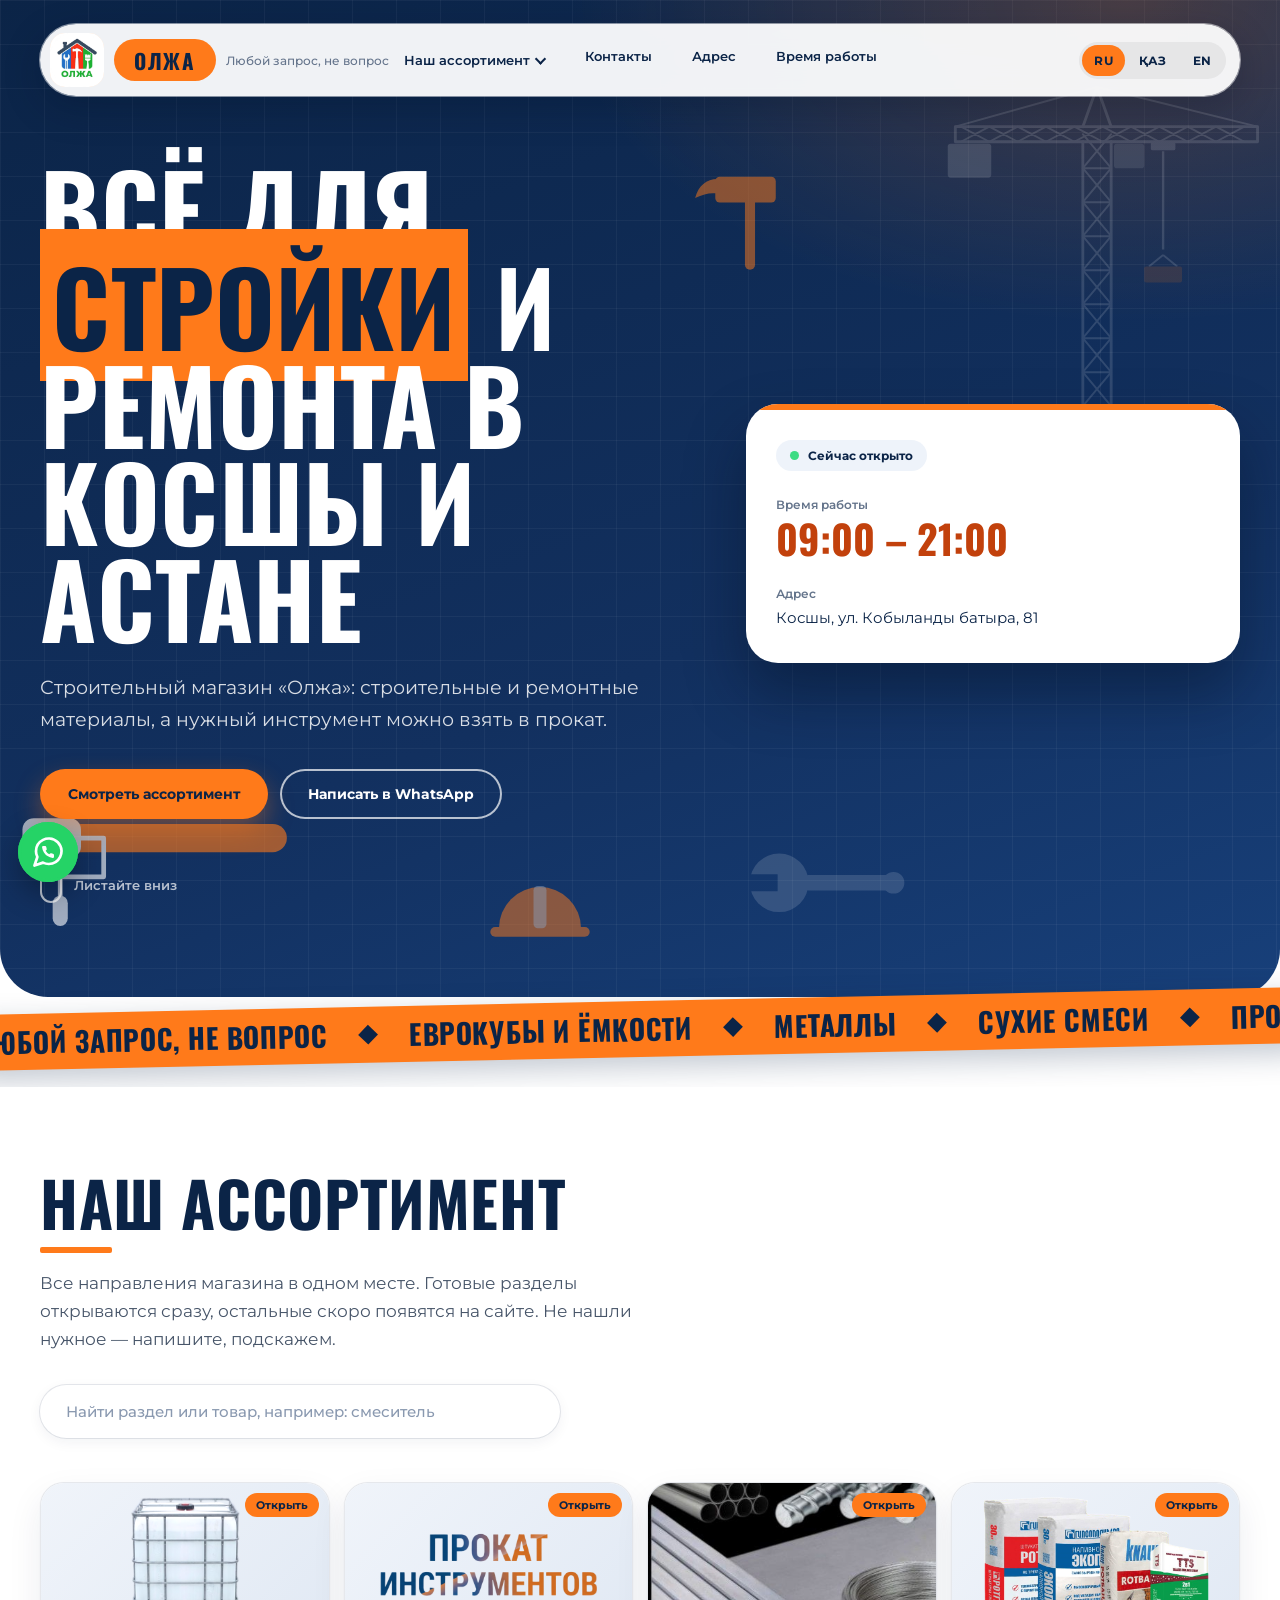
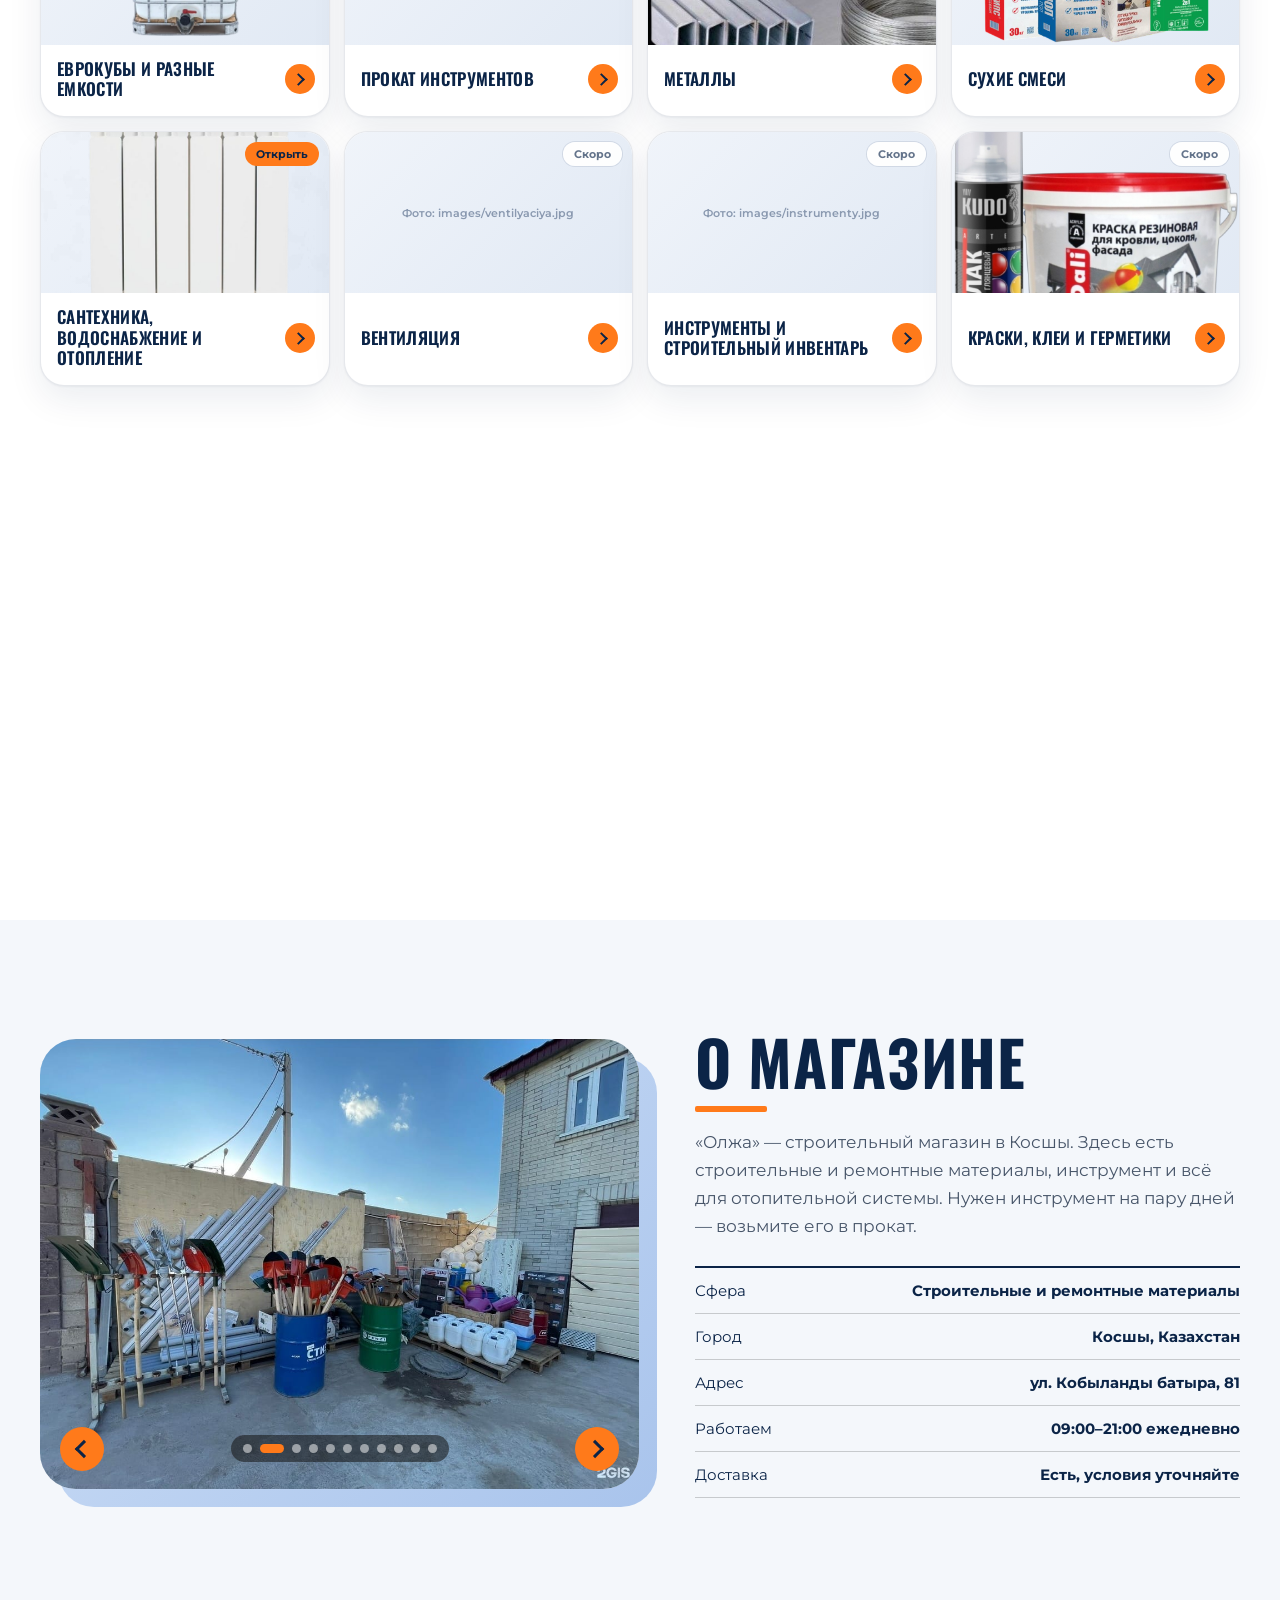
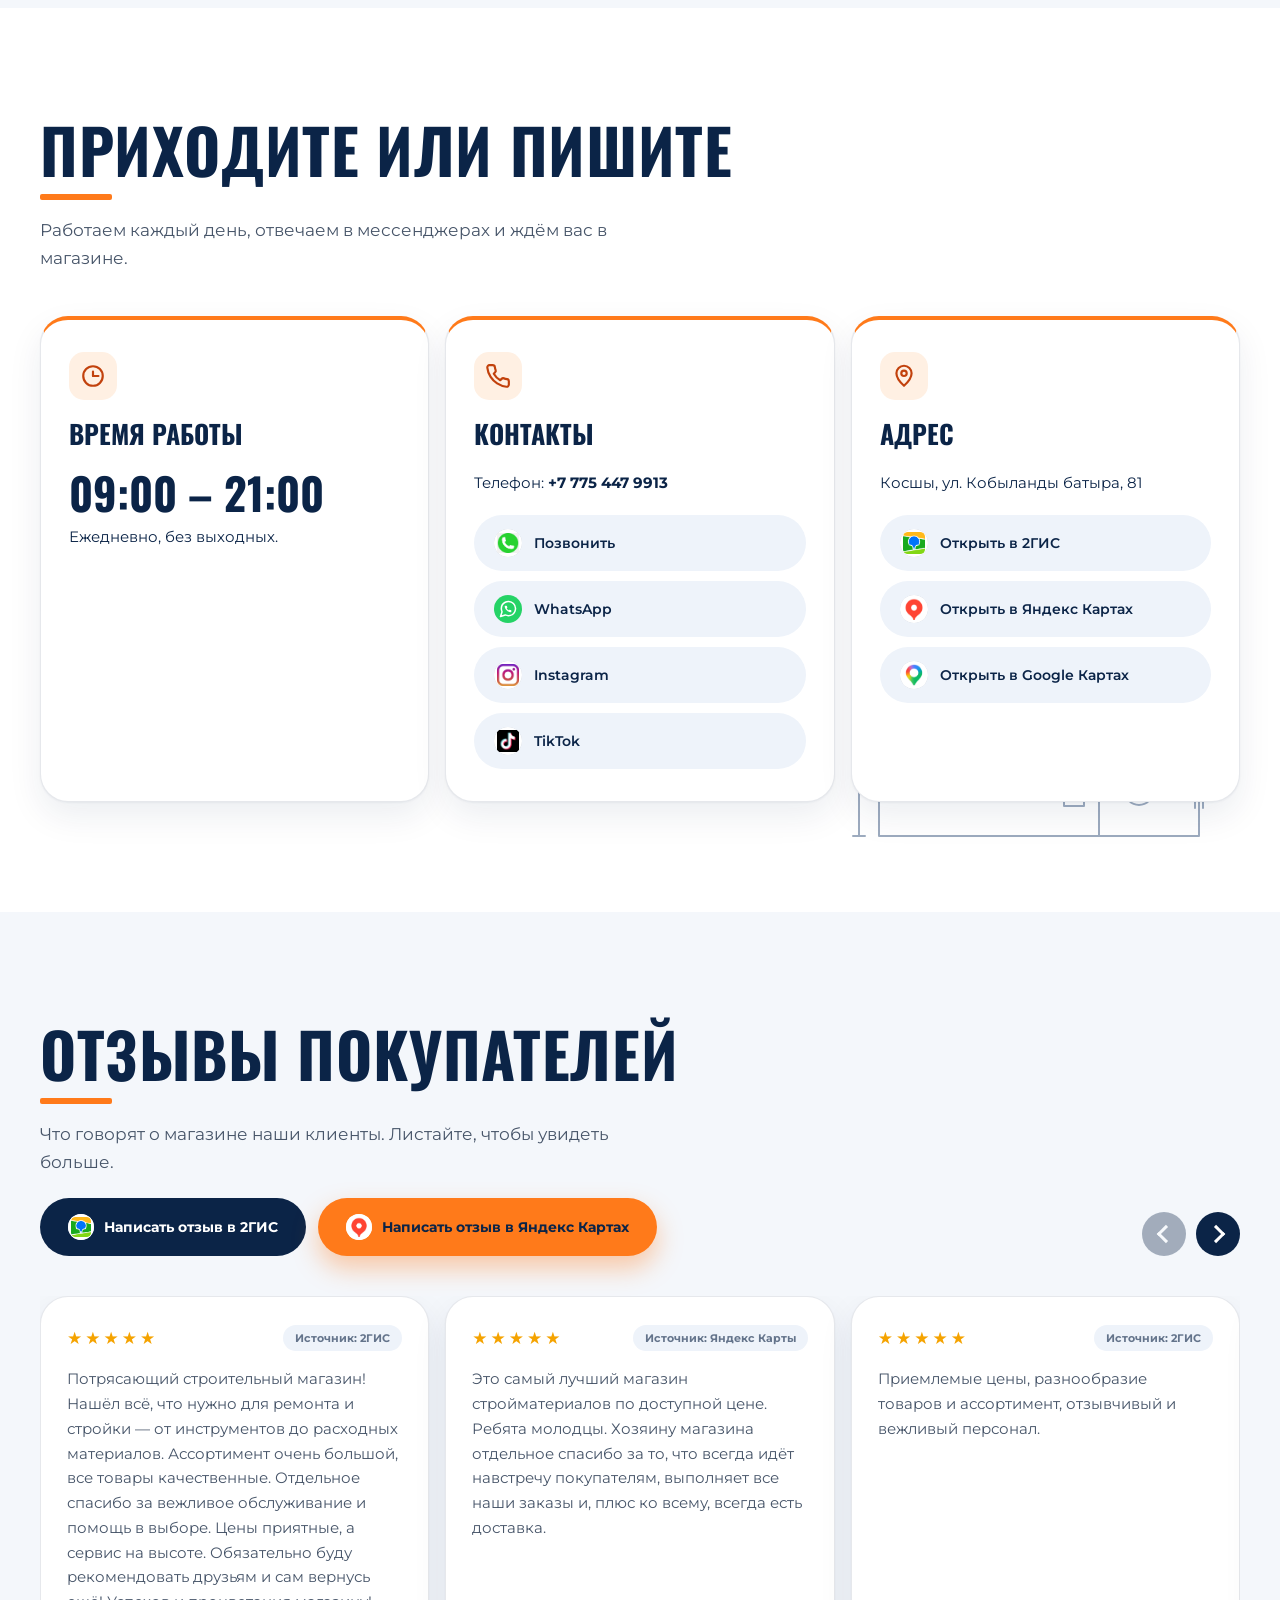
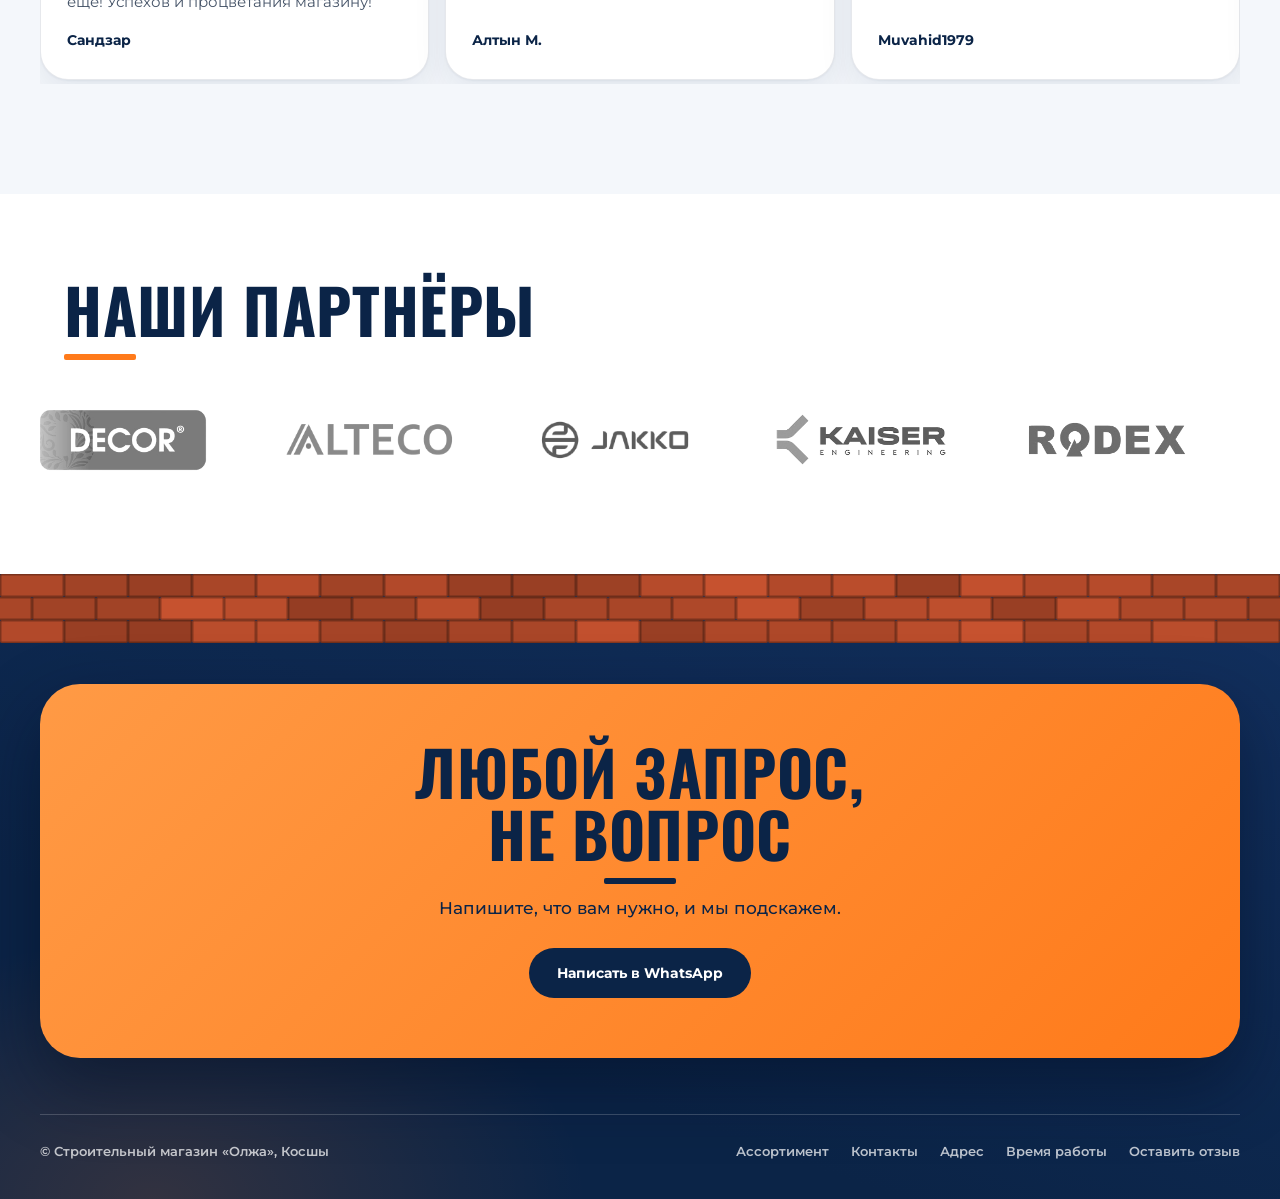
==== commit cd394315: "Update fmt.Println message from 'Hello' to 'Goodbye'" ====
--- a/index.html
+++ b/index.html
@@ -739,8 +739,8 @@
         <input class="search" id="secSearch" type="search" placeholder="Найти раздел или товар, например: смеситель" aria-label="Поиск по разделам">
       </div>
       <div class="cards" data-sections>
-        <a class="card reveal" href="eurocubes.html" data-section="Еврокубы и разные емкости"><span class="thumb"><img src="images/eurocubes.png" alt="Еврокубы и разные емкости" loading="lazy" onerror="window.__imgFail&&window.__imgFail(this)"><span>Фото: images/eurocubes.png</span></span><span class="card-body"><h3>Еврокубы и разные емкости</h3><i></i></span></a>
-        <a class="card reveal" href="arenda.html" data-section="Прокат инструментов"><span class="thumb"><img src="images/arenda.png" alt="Прокат инструментов" loading="lazy" onerror="window.__imgFail&&window.__imgFail(this)"><span>Фото: images/arenda.png</span></span><span class="card-body"><h3>Прокат инструментов</h3><i></i></span></a>
+        <a class="card reveal" href="eurocubes.html" data-section="Еврокубы и разные емкости"><span class="thumb"><img src="images/eurocubes.png" alt="Еврокубы и разные емкости" loading="lazy" onerror="window.__imgFail&&window.__imgFail(this)"><span></span></span><span class="card-body"><h3>Еврокубы и разные емкости</h3><i></i></span></a>
+        <a class="card reveal" href="arenda.html" data-section="Прокат инструментов"><span class="thumb"><img src="images/arenda.png" alt="Прокат инструментов" loading="lazy" onerror="window.__imgFail&&window.__imgFail(this)"><span></span></span><span class="card-body"><h3>Прокат инструментов</h3><i></i></span></a>
         <a class="card reveal" href="metal.html" data-section="Металлы"><span class="thumb"><img src="images/metal.jpg" alt="Металлы" loading="lazy" onerror="window.__imgFail&&window.__imgFail(this)"><span>Фото: images/metal.jpg</span></span><span class="card-body"><h3>Металлы</h3><i></i></span></a>
         <a class="card reveal" href="sukhie-smesi.html" data-section="Сухие смеси"><span class="thumb"><img src="images/smesi.png" alt="Сухие смеси" loading="lazy" onerror="window.__imgFail&&window.__imgFail(this)"><span>Фото: images/smesi.png</span></span><span class="card-body"><h3>Сухие смеси</h3><i></i></span></a>
         <a class="card reveal" href="santehnika.html" data-section="Сантехника, водоснабжение и отопление" data-kw="сантехника унитаз смеситель кран раковина ванна душ труба фильтр вода водоснабжение бойлер водонагреватель насос сифон отопление радиатор батарея котел"><span class="thumb"><img src="images/%D0%92%D0%BE%D0%B4%D0%BE%D0%BD%D0%B0%D0%B3%D1%80%D0%B5%D0%B2%D0%B0%D1%82%D0%B5%D0%BB%D1%8C.png" data-imgs="santehnika|otoplenie|vodosnabzhenie" alt="Сантехника, водоснабжение и отопление" loading="lazy" onerror="window.__imgFail&&window.__imgFail(this)"><span>Фото: images/santehnika.jpg</span></span><span class="card-body"><span class="card-text"><h3>Сантехника, водоснабжение и отопление</h3></span><i></i></span></a>
--- a/theme.css
+++ b/theme.css
@@ -236,3 +236,94 @@
 .lang { background: rgba(11, 36, 71, .07); }
 .lang button { color: var(--navy); }
 .lang button[aria-pressed="true"] { background: var(--accent); color: var(--navy); }
+
+/* ---------- Разделы ассортимента: «что внутри», подсказка «не нашли?» ---------- */
+.card-text { display: block; min-width: 0; }
+.card-sub { display: block; margin-top: 7px; font: 500 12.5px/1.45 var(--body); color: var(--muted); text-transform: none; letter-spacing: 0; }
+.sec-help { margin-top: 36px; display: flex; flex-wrap: wrap; align-items: center; justify-content: space-between; gap: 16px 28px;
+            padding: 26px 30px; border-radius: 28px; background: var(--bg-soft); border: 1px solid var(--line); }
+.sec-help h3 { font: 700 26px/1.1 var(--head); text-transform: uppercase; margin-bottom: 6px; }
+.sec-help p { max-width: 56ch; line-height: 1.6; color: #475569; }
+@media (max-width: 520px) { .card-sub { font-size: 11.5px; } .sec-help { padding: 22px 22px; } .sec-help h3 { font-size: 22px; } }
+
+/* ---------- Наши партнёры: бегущая лента серых логотипов ---------- */
+.band-partners { background: #fff; color: var(--ink); padding: 84px 0 92px; }
+.band-partners .wrap { padding: 0 24px; }
+.partners {
+  overflow: hidden; margin-top: 38px;
+  -webkit-mask-image: linear-gradient(90deg, transparent, #000 7%, #000 93%, transparent);
+  mask-image: linear-gradient(90deg, transparent, #000 7%, #000 93%, transparent);
+}
+.partners-track { display: flex; align-items: center; gap: 76px; width: max-content; padding: 10px 38px; }
+.partners-track.run { animation: partnersMove var(--dur, 40s) linear infinite; }
+@keyframes partnersMove { to { transform: translateX(calc(var(--shift, 0px) * -1)); } }
+.partners:hover .partners-track { animation-play-state: paused; }
+.partner { position: relative; flex: 0 0 auto; width: 170px; height: 64px; display: grid; place-items: center; }
+.partner img { max-width: 100%; max-height: 100%; object-fit: contain; filter: grayscale(1); opacity: .72; transition: filter .3s, opacity .3s; }
+.partner:hover img { filter: none; opacity: 1; }
+.partner .ph {
+  position: absolute; inset: 0; display: grid; place-items: center; text-align: center;
+  border: 2px dashed rgba(11, 36, 71, .18); border-radius: 14px; color: #8a99b0; font: 600 12px var(--body);
+}
+.partner.ok .ph { display: none; }
+@media (max-width: 860px) { .band-partners { padding: 64px 0 72px; } .partners-track { gap: 52px; } .partner { width: 130px; height: 52px; } }
+@media (prefers-reduced-motion: reduce) { .partners-track.run { animation: none; } .partners { overflow-x: auto; } }
+
+/* ---------- Галерея: 11 фото, точки на узких экранах компактнее ---------- */
+@media (max-width: 520px) {
+  .dots { gap: 5px; padding: 7px 9px; }
+  .dots button { width: 6px; height: 6px; }
+  .dots button.active { width: 16px; }
+}
+
+/* Лента партнёров показывается только когда готова (без мигания заглушек); запасной вариант: через 10 секунд покажется в любом случае */
+.partners { transition: opacity .7s ease; }
+.fx-ready .partners:not(.ready) { opacity: 0; animation: partnersShow .01s 10s forwards; }
+@keyframes partnersShow { to { opacity: 1; } }
+
+/* ---------- Сантехника: группы труб с картинкой, карточки длины, карточки «узнать» ---------- */
+.group-head { display: flex; align-items: center; gap: 20px; }
+.gh-img {
+  position: relative; flex: 0 0 auto; width: 132px; height: 94px; border-radius: 18px; overflow: hidden;
+  background: linear-gradient(135deg, #f6f9fd, #e8eef7); border: 1px solid var(--line);
+  display: grid; place-items: center; text-align: center; padding: 6px; color: #8a99b0; font: 600 10px/1.3 var(--body);
+}
+.gh-img img { position: absolute; inset: 0; width: 100%; height: 100%; object-fit: contain; padding: 6px; background: #fff; }
+.group .len-grid { grid-template-columns: repeat(auto-fill, minmax(210px, 1fr)); }
+.product.len .p-body { gap: 10px; }
+.product.len h3 { font-size: 24px; }
+.product.ask.wide { grid-column: span 2; }
+.product.ask .p-body textarea {
+  width: 100%; min-height: 66px; resize: vertical; padding: 11px 14px; border-radius: 16px;
+  border: 2px solid var(--line); background: #fff; color: var(--ink); font: 500 13px/1.4 var(--body);
+}
+.product.ask .p-body textarea:focus { outline: none; border-color: var(--accent); }
+@media (max-width: 760px) { .product.ask.wide { grid-column: auto; } .gh-img { width: 104px; height: 76px; } .group-head { gap: 14px; } }
+
+/* ---------- Узкие карточки: счётчик и кнопка «В корзину» друг под другом (раньше кнопка сплющивалась) ---------- */
+.product { container-type: inline-size; }
+.product.len .cart-row { flex-direction: column; align-items: stretch; gap: 8px; }
+.product.len .cart-row .qty { justify-content: space-between; }
+.product.len .cart-row .qty input { flex: 1; min-width: 0; }
+.product.len .cart-add { width: 100%; white-space: nowrap; }
+@container (max-width: 330px) {
+  .cart-row { flex-direction: column; align-items: stretch; gap: 8px; }
+  .cart-row .qty { justify-content: space-between; }
+  .cart-row .qty input { flex: 1; min-width: 0; }
+  .cart-row .cart-add { width: 100%; white-space: nowrap; }
+}
+.cart-add { white-space: nowrap; }
+.gh-img span { word-break: break-all; font-size: 9px; line-height: 1.25; }
+
+/* ---------- Поле поиска (одинаковое на всех страницах; на главной стилей не было, поэтому поле выглядело сжатым) ---------- */
+.search-row { margin-top: 32px; display: flex; flex-wrap: wrap; gap: 14px; align-items: center; }
+.search {
+  flex: 1 1 320px; width: 100%; max-width: 520px; padding: 15px 24px; border-radius: 999px;
+  border: 2px solid transparent; background: #fff; color: var(--ink);
+  font: 600 15px var(--body); outline: none; -webkit-appearance: none; appearance: none;
+}
+.search::placeholder { color: #8a99b0; font-weight: 500; }
+.search:focus { border-color: var(--accent); }
+
+/* Плавающие инструменты на фоне показываем только там, где по краям есть свободное место, иначе они лезут под текст */
+@media (max-width: 1299px) { .band .fx-deco { display: none; } }
